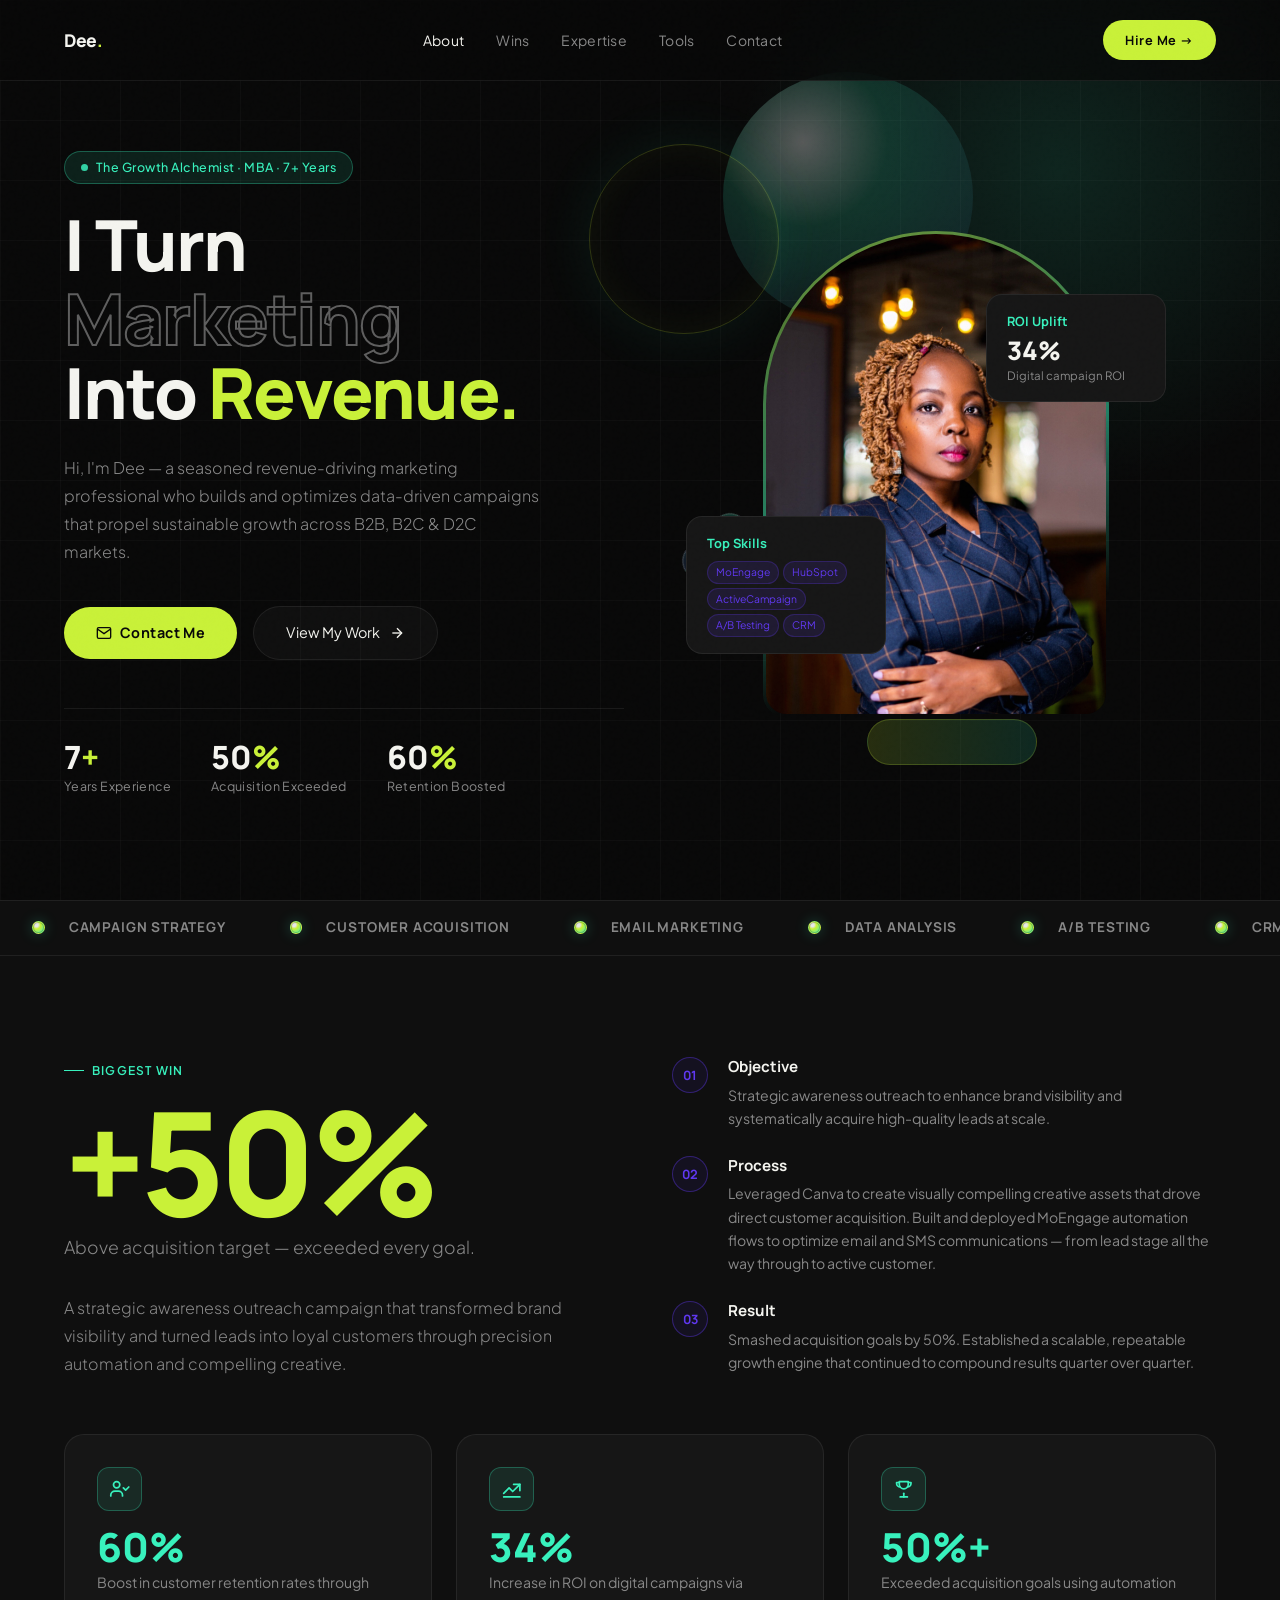
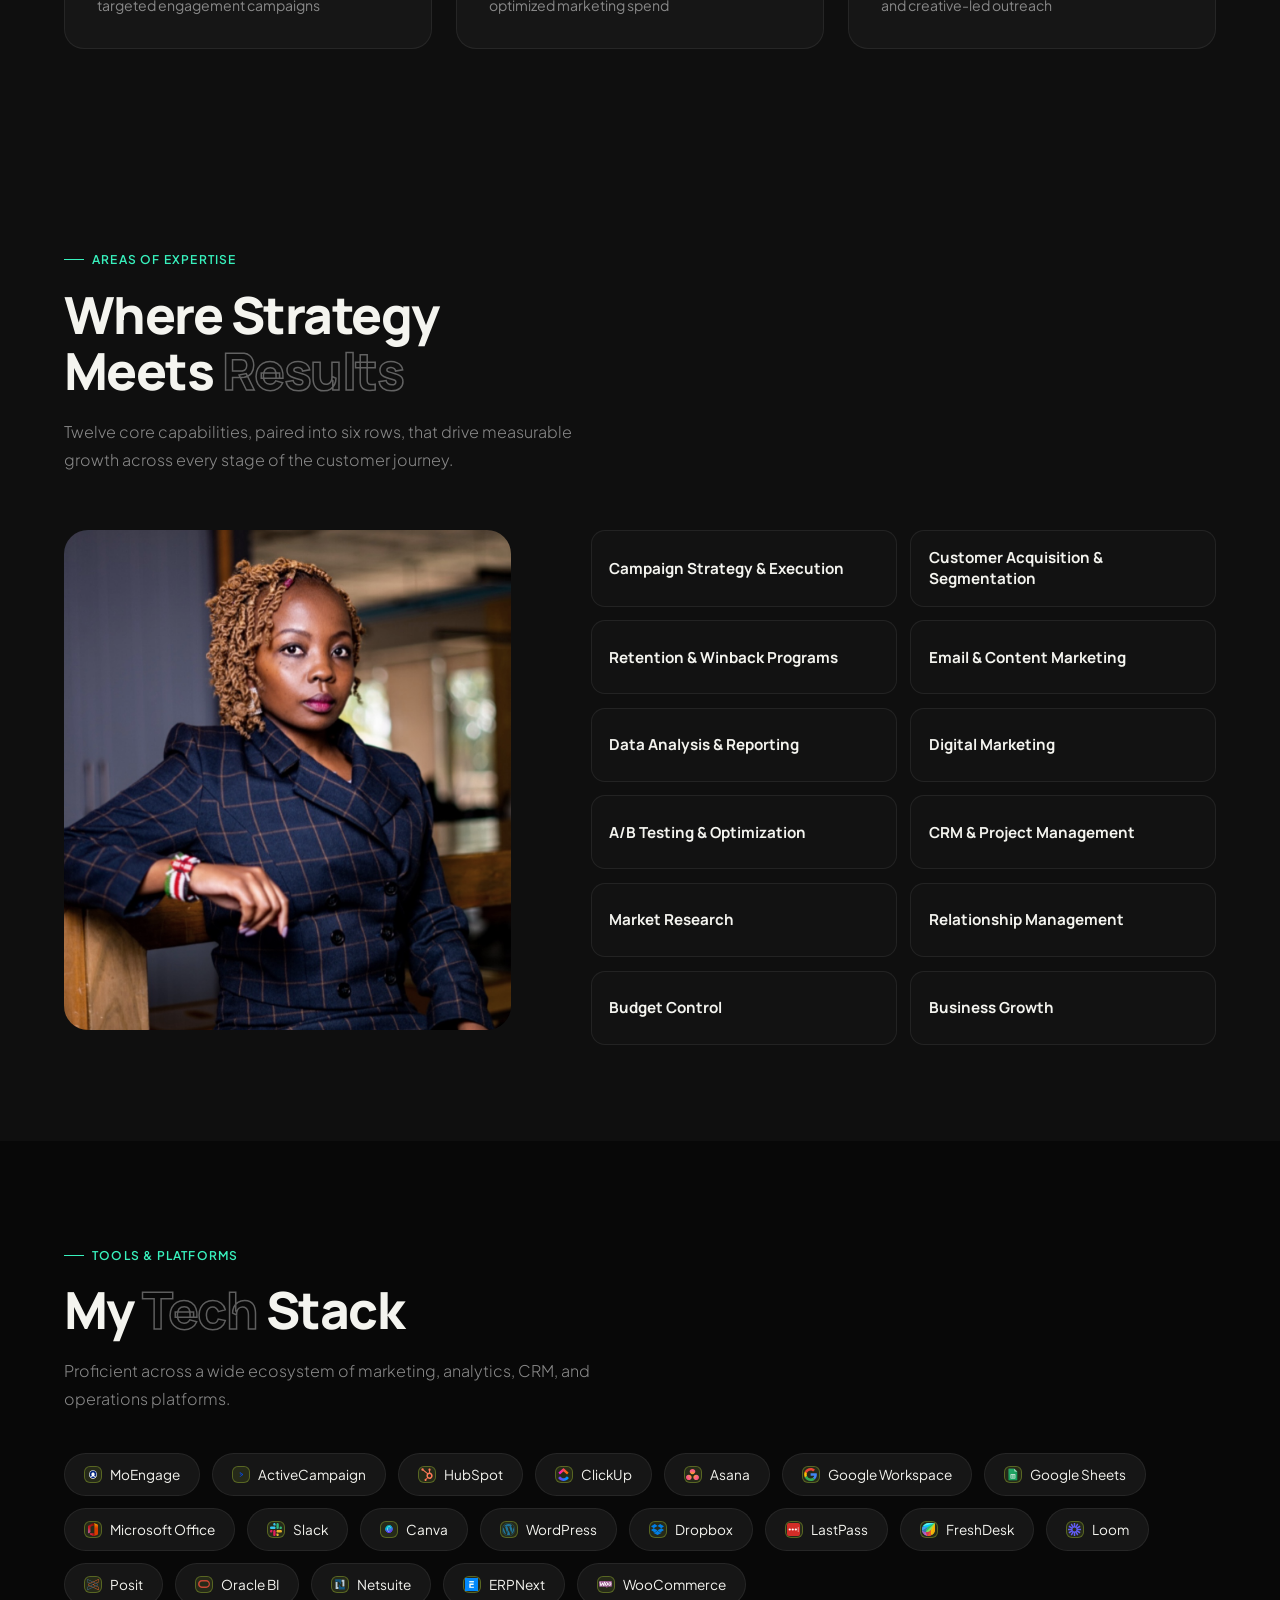
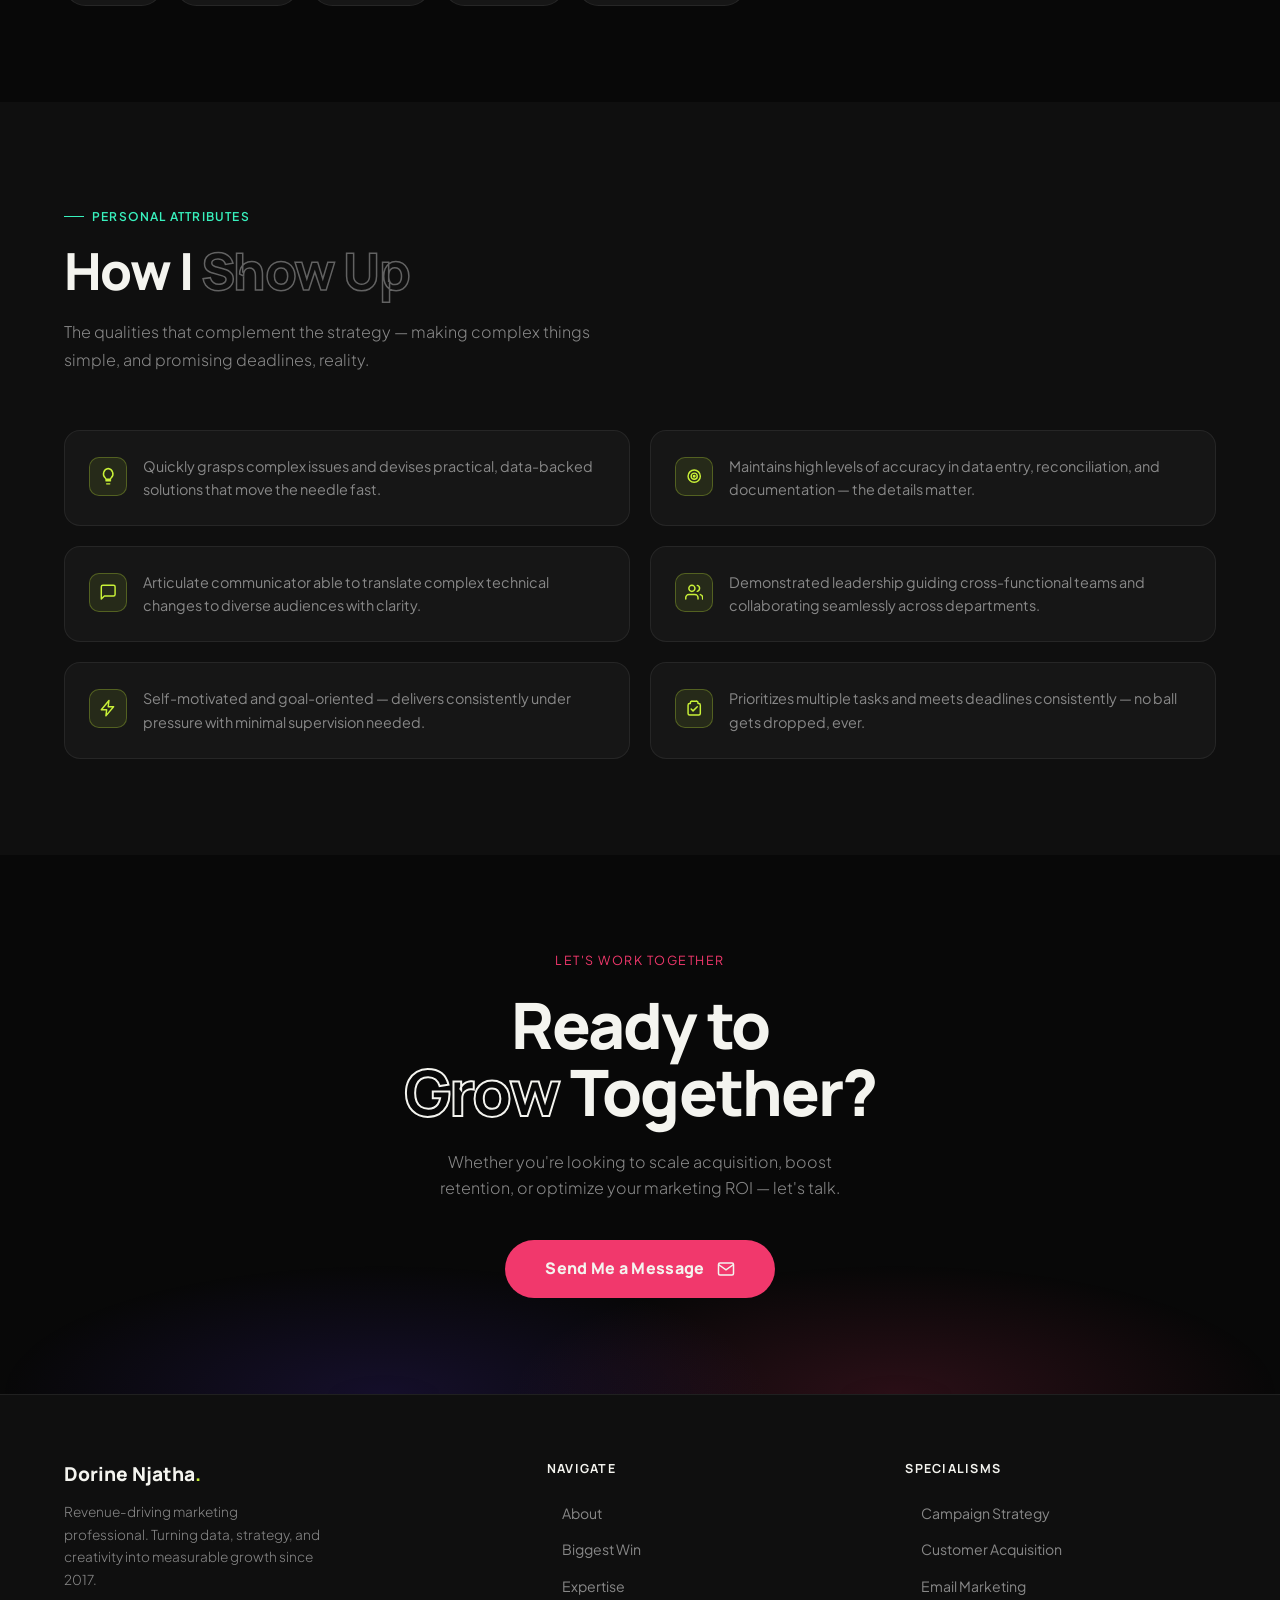
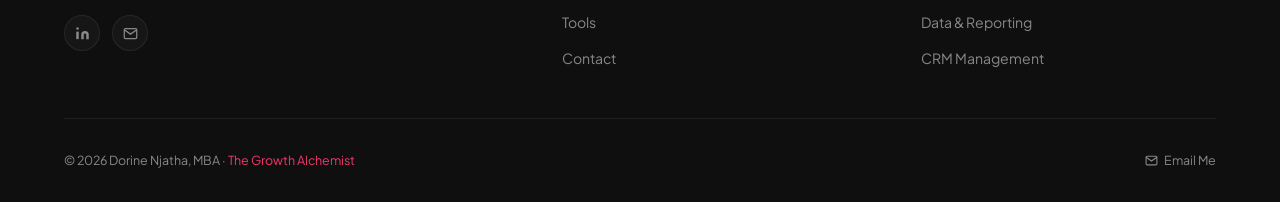
==== index.html @ 935f1bdd "Adding my portfolio to GitHub" ====
<!DOCTYPE html>
<html lang="en">
<head>
<meta charset="UTF-8">
<meta name="viewport" content="width=device-width, initial-scale=1.0">
<title>Dorine Njatha — The Growth Alchemist</title>
<link rel="icon" type="image/svg+xml" href="favicon/favicon.svg">
<link rel="preconnect" href="https://fonts.googleapis.com">
<link rel="preconnect" href="https://fonts.gstatic.com" crossorigin>
<link href="https://fonts.googleapis.com/css2?family=Manrope:wght@300;400;500;600;700;800&family=Plus+Jakarta+Sans:ital,wght@0,300;0,400;0,500;0,600;1,300&display=swap" rel="stylesheet">
<link rel="stylesheet" href="styles.css">
</head>
<body>

<!-- ─── NAV ─── -->
<nav>
  <a href="#" class="nav-logo">Dee<span>.</span></a>
  <ul class="nav-links" id="mobile-nav">
    <li><a href="#about">About</a></li>
    <li><a href="#wins">Wins</a></li>
    <li><a href="#expertise">Expertise</a></li>
    <li><a href="#tools">Tools</a></li>
    <li><a href="#contact">Contact</a></li>
  </ul>
  <a href="mailto:njathadorine@gmail.com" class="nav-cta">Hire Me →</a>
  <button class="hamburger" aria-label="Toggle menu" aria-expanded="false" aria-controls="mobile-nav" type="button">
    <span></span><span></span><span></span>
  </button>
</nav>

<!-- ─── HERO ─── -->
<section class="hero" id="about">
  <div class="hero-shapes" aria-hidden="true">
    <span class="hero-shape shape-ring"></span>
    <span class="hero-shape shape-orb"></span>
    <span class="hero-shape shape-diamond"></span>
    <span class="hero-shape shape-pill"></span>
  </div>

  <div class="hero-left">
    <div class="hero-badge">The Growth Alchemist · MBA · 7+ Years</div>

    <h1 class="hero-title">
      I Turn<br>
      <span class="outline">Marketing</span><br>
      Into <span class="accent">Revenue.</span>
    </h1>

    <p class="hero-sub">
      Hi, I'm Dee — a seasoned revenue-driving marketing professional who builds and optimizes data-driven campaigns that propel sustainable growth across B2B, B2C &amp; D2C markets.
    </p>

    <div class="hero-actions">
      <a href="mailto:njathadorine@gmail.com" class="btn-primary">
        <svg width="16" height="16" fill="none" stroke="currentColor" stroke-width="2" viewBox="0 0 24 24"><path d="M4 4h16c1.1 0 2 .9 2 2v12c0 1.1-.9 2-2 2H4c-1.1 0-2-.9-2-2V6c0-1.1.9-2 2-2z"/><polyline points="22,6 12,13 2,6"/></svg>
        Contact Me
      </a>
      <a href="https://www.upwork.com/freelancers/~0143d2f52acd16dbc5" class="btn-ghost">
        View My Work
        <svg width="16" height="16" fill="none" stroke="currentColor" stroke-width="2" viewBox="0 0 24 24"><line x1="5" y1="12" x2="19" y2="12"/><polyline points="12 5 19 12 12 19"/></svg>
      </a>
    </div>

    <div class="hero-stats">
      <div class="stat-item">
        <div class="stat-num">7<span>+</span></div>
        <div class="stat-label">Years Experience</div>
      </div>
      <div class="stat-item">
        <div class="stat-num">50<span>%</span></div>
        <div class="stat-label">Acquisition Exceeded</div>
      </div>
      <div class="stat-item">
        <div class="stat-num">60<span>%</span></div>
        <div class="stat-label">Retention Boosted</div>
      </div>
    </div>
  </div>

  <div class="hero-right">
      <div class="photo-frame">
        <img src="images/hero-portrait.jpeg" alt="Dorine Njatha — Growth Marketing Professional">


      <!-- Floating card 1 -->
      <div class="float-card float-card-1">
        <div class="float-card-title">Top Skills</div>
        <div class="tool-chips">
          <span class="chip">MoEngage</span>
          <span class="chip">HubSpot</span>
          <span class="chip">ActiveCampaign</span>
          <span class="chip">A/B Testing</span>
          <span class="chip">CRM</span>
        </div>
      </div>

      <!-- Floating card 2 -->
      <div class="float-card float-card-2">
        <div class="float-card-title">ROI Uplift</div>
        <div class="float-card-val">34%</div>
        <div class="float-card-sub">Digital campaign ROI</div>
      </div>
    </div>
  </div>
</section>

<!-- ─── TICKER ─── -->
<div class="ticker-wrap" aria-hidden="true">
  <div class="ticker-track">
    <div class="ticker-item"><span class="ticker-sep" aria-hidden="true"></span> Campaign Strategy</div>
    <div class="ticker-item"><span class="ticker-sep" aria-hidden="true"></span> Customer Acquisition</div>
    <div class="ticker-item"><span class="ticker-sep" aria-hidden="true"></span> Email Marketing</div>
    <div class="ticker-item"><span class="ticker-sep" aria-hidden="true"></span> Data Analysis</div>
    <div class="ticker-item"><span class="ticker-sep" aria-hidden="true"></span> A/B Testing</div>
    <div class="ticker-item"><span class="ticker-sep" aria-hidden="true"></span> CRM Management</div>
    <div class="ticker-item"><span class="ticker-sep" aria-hidden="true"></span> Market Research</div>
    <div class="ticker-item"><span class="ticker-sep" aria-hidden="true"></span> Revenue Growth</div>
    <div class="ticker-item"><span class="ticker-sep" aria-hidden="true"></span> Campaign Strategy</div>
    <div class="ticker-item"><span class="ticker-sep" aria-hidden="true"></span> Customer Acquisition</div>
    <div class="ticker-item"><span class="ticker-sep" aria-hidden="true"></span> Email Marketing</div>
    <div class="ticker-item"><span class="ticker-sep" aria-hidden="true"></span> Data Analysis</div>
    <div class="ticker-item"><span class="ticker-sep" aria-hidden="true"></span> A/B Testing</div>
    <div class="ticker-item"><span class="ticker-sep" aria-hidden="true"></span> CRM Management</div>
    <div class="ticker-item"><span class="ticker-sep" aria-hidden="true"></span> Market Research</div>
    <div class="ticker-item"><span class="ticker-sep" aria-hidden="true"></span> Revenue Growth</div>
  </div>
</div>

<!-- ─── BIGGEST WIN ─── -->
<section class="win-section" id="wins">
  <div class="win-grid">
    <div>
      <div class="section-tag">Biggest Win</div>
      <span class="win-number">+50%</span>
      <p class="win-number-label">Above acquisition target — exceeded every goal.</p>
      <p class="section-desc">A strategic awareness outreach campaign that transformed brand visibility and turned leads into loyal customers through precision automation and compelling creative.</p>
    </div>
    <div class="win-steps">
      <div class="win-step">
        <div class="step-num">01</div>
        <div class="step-content">
          <h4>Objective</h4>
          <p>Strategic awareness outreach to enhance brand visibility and systematically acquire high-quality leads at scale.</p>
        </div>
      </div>
      <div class="win-step">
        <div class="step-num">02</div>
        <div class="step-content">
          <h4>Process</h4>
          <p>Leveraged Canva to create visually compelling creative assets that drove direct customer acquisition. Built and deployed MoEngage automation flows to optimize email and SMS communications — from lead stage all the way through to active customer.</p>
        </div>
      </div>
      <div class="win-step">
        <div class="step-num">03</div>
        <div class="step-content">
          <h4>Result</h4>
          <p>Smashed acquisition goals by 50%. Established a scalable, repeatable growth engine that continued to compound results quarter over quarter.</p>
        </div>
      </div>
    </div>
  </div>

  <!-- Achievements row -->
  <div class="achievements-grid">
    <div class="ach-card">
      <span class="ach-icon" aria-hidden="true">
        <svg viewBox="0 0 24 24">
          <circle cx="8.5" cy="7.5" r="3.5"></circle>
          <path d="M2 20v-1a4.5 4.5 0 0 1 4.5-4.5h4a4.5 4.5 0 0 1 4.5 4.5v1"></path>
          <polyline points="16 11 18.5 13.5 22 10"></polyline>
        </svg>
      </span>
      <div class="ach-val">60%</div>
      <div class="ach-desc">Boost in customer retention rates through targeted engagement campaigns</div>
    </div>
    <div class="ach-card">
      <span class="ach-icon" aria-hidden="true">
        <svg viewBox="0 0 24 24">
          <polyline points="3 17 9 11 13 15 21 7"></polyline>
          <polyline points="14 7 21 7 21 14"></polyline>
          <path d="M3 21h18"></path>
        </svg>
      </span>
      <div class="ach-val">34%</div>
      <div class="ach-desc">Increase in ROI on digital campaigns via optimized marketing spend</div>
    </div>
    <div class="ach-card">
      <span class="ach-icon" aria-hidden="true">
        <svg viewBox="0 0 24 24">
          <path d="M8 21h8"></path>
          <path d="M12 17v4"></path>
          <path d="M7 4h10v3a5 5 0 0 1-10 0V4z"></path>
          <path d="M17 5h3v1a4 4 0 0 1-4 4"></path>
          <path d="M7 5H4v1a4 4 0 0 0 4 4"></path>
        </svg>
      </span>
      <div class="ach-val">50%+</div>
      <div class="ach-desc">Exceeded acquisition goals using automation and creative-led outreach</div>
    </div>
  </div>
</section>

<!-- ─── EXPERTISE ─── -->
<section class="expertise-section" id="expertise">
  <div class="section-tag">Areas of Expertise</div>
  <h2 class="section-title">Where Strategy<br>Meets <span class="outline">Results</span></h2>
  <p class="section-desc">Twelve core capabilities, paired into six rows, that drive measurable growth across every stage of the customer journey.</p>

  <div class="expertise-layout">
    <div class="expertise-photo-wrap">
      <img src="images/expertise-portrait.jpeg" alt="Dorine Njatha" class="expertise-photo">
    </div>

    <div class="expertise-list">
      <div class="expertise-item">
        <span class="exp-name">Campaign Strategy &amp; Execution</span>
      </div>
      <div class="expertise-item">
        <span class="exp-name">Customer Acquisition &amp; Segmentation</span>
      </div>
      <div class="expertise-item">
        <span class="exp-name">Retention &amp; Winback Programs</span>
      </div>
      <div class="expertise-item">
        <span class="exp-name">Email &amp; Content Marketing</span>
      </div>
      <div class="expertise-item">
        <span class="exp-name">Data Analysis &amp; Reporting</span>
      </div>
      <div class="expertise-item">
        <span class="exp-name">Digital Marketing</span>
      </div>
      <div class="expertise-item">
        <span class="exp-name">A/B Testing &amp; Optimization</span>
      </div>
      <div class="expertise-item">
        <span class="exp-name">CRM &amp; Project Management</span>
      </div>
      <div class="expertise-item">
        <span class="exp-name">Market Research</span>
      </div>
      <div class="expertise-item">
        <span class="exp-name">Relationship Management</span>
      </div>
      <div class="expertise-item">
        <span class="exp-name">Budget Control</span>
      </div>
      <div class="expertise-item">
        <span class="exp-name">Business Growth</span>
      </div>
    </div>
  </div>
</section>

<!-- ─── TOOLS ─── -->
<section id="tools">
  <div class="section-tag">Tools &amp; Platforms</div>
  <h2 class="section-title">My <span class="outline">Tech</span> Stack</h2>
  <p class="section-desc">Proficient across a wide ecosystem of marketing, analytics, CRM, and operations platforms.</p>

  <div class="tools-grid">
    <div class="tool-tag"><span class="tool-icon" aria-hidden="true"><img src="icons/moengage.svg" alt="" loading="lazy" decoding="async"></span>MoEngage</div>
    <div class="tool-tag"><span class="tool-icon" aria-hidden="true"><img src="icons/active-campaign.svg" alt="" loading="lazy" decoding="async"></span>ActiveCampaign</div>
    <div class="tool-tag"><span class="tool-icon" aria-hidden="true"><img src="icons/hubspot.svg" alt="" loading="lazy" decoding="async"></span>HubSpot</div>
    <div class="tool-tag"><span class="tool-icon" aria-hidden="true"><img src="icons/clickup.svg" alt="" loading="lazy" decoding="async"></span>ClickUp</div>
    <div class="tool-tag"><span class="tool-icon" aria-hidden="true"><img src="icons/asana.svg" alt="" loading="lazy" decoding="async"></span>Asana</div>
    <div class="tool-tag"><span class="tool-icon" aria-hidden="true"><img src="icons/google-workspace.svg" alt="" loading="lazy" decoding="async"></span>Google Workspace</div>
    <div class="tool-tag"><span class="tool-icon" aria-hidden="true"><img src="icons/google-sheets.svg" alt="" loading="lazy" decoding="async"></span>Google Sheets</div>
    <div class="tool-tag"><span class="tool-icon" aria-hidden="true"><img src="icons/microsoft-office.svg" alt="" loading="lazy" decoding="async"></span>Microsoft Office</div>
    <div class="tool-tag"><span class="tool-icon" aria-hidden="true"><img src="icons/slack.svg" alt="" loading="lazy" decoding="async"></span>Slack</div>
    <div class="tool-tag"><span class="tool-icon" aria-hidden="true"><img src="icons/canva.svg" alt="" loading="lazy" decoding="async"></span>Canva</div>
    <div class="tool-tag"><span class="tool-icon" aria-hidden="true"><img src="icons/wordpress.svg" alt="" loading="lazy" decoding="async"></span>WordPress</div>
    <div class="tool-tag"><span class="tool-icon" aria-hidden="true"><img src="icons/dropbox.svg" alt="" loading="lazy" decoding="async"></span>Dropbox</div>
    <div class="tool-tag"><span class="tool-icon" aria-hidden="true"><img src="icons/lastpass.svg" alt="" loading="lazy" decoding="async"></span>LastPass</div>
    <div class="tool-tag"><span class="tool-icon" aria-hidden="true"><img src="icons/freshworks.svg" alt="" loading="lazy" decoding="async"></span>FreshDesk</div>
    <div class="tool-tag"><span class="tool-icon" aria-hidden="true"><img src="icons/loom.svg" alt="" loading="lazy" decoding="async"></span>Loom</div>
    <div class="tool-tag"><span class="tool-icon" aria-hidden="true"><img src="icons/posit.svg" alt="" loading="lazy" decoding="async"></span>Posit</div>
    <div class="tool-tag"><span class="tool-icon" aria-hidden="true"><img src="icons/oracle.svg" alt="" loading="lazy" decoding="async"></span>Oracle BI</div>
    <div class="tool-tag"><span class="tool-icon" aria-hidden="true"><img src="icons/netsuite.svg" alt="" loading="lazy" decoding="async"></span>Netsuite</div>
    <div class="tool-tag"><span class="tool-icon" aria-hidden="true"><img src="icons/ERPNext.svg" alt="" loading="lazy" decoding="async"></span>ERPNext</div>
    <div class="tool-tag"><span class="tool-icon" aria-hidden="true"><img src="icons/woocommerce.svg" alt="" loading="lazy" decoding="async"></span>WooCommerce</div>
  </div>
</section>

<!-- ─── PERSONAL ATTRIBUTES ─── -->
<section class="attributes-section">
  <div class="section-tag">Personal Attributes</div>
  <h2 class="section-title">How I <span class="outline">Show Up</span></h2>
  <p class="section-desc">The qualities that complement the strategy — making complex things simple, and promising deadlines, reality.</p>

  <div class="attrs-grid">
    <div class="attr-card">
      <span class="attr-icon" aria-hidden="true">
        <svg viewBox="0 0 24 24">
          <path d="M9 18h6"></path>
          <path d="M10 22h4"></path>
          <path d="M12 2a7 7 0 0 0-4 12c.5.5 1 1.5 1 2h6c0-.5.5-1.5 1-2a7 7 0 0 0-4-12z"></path>
        </svg>
      </span>
      <p class="attr-text">Quickly grasps complex issues and devises practical, data-backed solutions that move the needle fast.</p>
    </div>
    <div class="attr-card">
      <span class="attr-icon" aria-hidden="true">
        <svg viewBox="0 0 24 24">
          <circle cx="12" cy="12" r="8"></circle>
          <circle cx="12" cy="12" r="4"></circle>
          <circle cx="12" cy="12" r="1"></circle>
        </svg>
      </span>
      <p class="attr-text">Maintains high levels of accuracy in data entry, reconciliation, and documentation — the details matter.</p>
    </div>
    <div class="attr-card">
      <span class="attr-icon" aria-hidden="true">
        <svg viewBox="0 0 24 24">
          <path d="M21 15a2 2 0 0 1-2 2H7l-4 4V5a2 2 0 0 1 2-2h14a2 2 0 0 1 2 2z"></path>
        </svg>
      </span>
      <p class="attr-text">Articulate communicator able to translate complex technical changes to diverse audiences with clarity.</p>
    </div>
    <div class="attr-card">
      <span class="attr-icon" aria-hidden="true">
        <svg viewBox="0 0 24 24">
          <path d="M17 21v-2a4 4 0 0 0-4-4H5a4 4 0 0 0-4 4v2"></path>
          <circle cx="9" cy="7" r="4"></circle>
          <path d="M23 21v-2a4 4 0 0 0-3-3.87"></path>
          <path d="M16 3.13a4 4 0 0 1 0 7.75"></path>
        </svg>
      </span>
      <p class="attr-text">Demonstrated leadership guiding cross-functional teams and collaborating seamlessly across departments.</p>
    </div>
    <div class="attr-card">
      <span class="attr-icon" aria-hidden="true">
        <svg viewBox="0 0 24 24">
          <path d="M13 2L3 14h7l-1 8 10-12h-7z"></path>
        </svg>
      </span>
      <p class="attr-text">Self-motivated and goal-oriented — delivers consistently under pressure with minimal supervision needed.</p>
    </div>
    <div class="attr-card">
      <span class="attr-icon" aria-hidden="true">
        <svg viewBox="0 0 24 24">
          <path d="M9 3h6"></path>
          <path d="M9 3a2 2 0 0 0-2 2v1H6a2 2 0 0 0-2 2v11a2 2 0 0 0 2 2h12a2 2 0 0 0 2-2V8a2 2 0 0 0-2-2h-1V5a2 2 0 0 0-2-2"></path>
          <polyline points="8 13 10.5 15.5 16 10"></polyline>
        </svg>
      </span>
      <p class="attr-text">Prioritizes multiple tasks and meets deadlines consistently — no ball gets dropped, ever.</p>
    </div>
  </div>
</section>

<!-- ─── CONTACT ─── -->
<section class="contact-section" id="contact">
  <div class="contact-inner">
    <p class="contact-eyebrow">Let's Work Together</p>
    <h2 class="contact-title">
      Ready to<br>
      <span class="outline">Grow</span> Together?
    </h2>
    <p class="contact-sub">
      Whether you're looking to scale acquisition, boost retention, or optimize your marketing ROI — let's talk.
    </p>
    <a href="mailto:njathadorine@gmail.com" class="contact-btn">
      Send Me a Message
      <svg width="18" height="18" fill="none" stroke="currentColor" stroke-width="2" viewBox="0 0 24 24"><path d="M4 4h16c1.1 0 2 .9 2 2v12c0 1.1-.9 2-2 2H4c-1.1 0-2-.9-2-2V6c0-1.1.9-2 2-2z"/><polyline points="22,6 12,13 2,6"/></svg>
    </a>
  </div>
</section>

<!-- ─── FOOTER ─── -->
<footer>
  <div class="footer-grid">

    <!-- Brand col -->
    <div class="footer-brand">
      <a href="#" class="footer-logo">Dorine Njatha<span>.</span></a>
      <p class="footer-tagline">
        Revenue-driving marketing professional. Turning data, strategy, and creativity into measurable growth since 2017.
      </p>
      <div class="footer-social">
        <!-- LinkedIn -->
        <a href="https://www.linkedin.com/in/njathadorine/" target="_blank" rel="noopener" class="social-link" aria-label="LinkedIn">
          <svg fill="currentColor" viewBox="0 0 24 24"><path d="M16 8a6 6 0 0 1 6 6v7h-4v-7a2 2 0 0 0-2-2 2 2 0 0 0-2 2v7h-4v-7a6 6 0 0 1 6-6z"/><rect x="2" y="9" width="4" height="12"/><circle cx="4" cy="4" r="2"/></svg>
        </a>
        <!-- Email -->
        <a href="mailto:njathadorine@gmail.com" class="social-link" aria-label="Email">
          <svg fill="none" stroke="currentColor" stroke-width="2" viewBox="0 0 24 24"><path d="M4 4h16c1.1 0 2 .9 2 2v12c0 1.1-.9 2-2 2H4c-1.1 0-2-.9-2-2V6c0-1.1.9-2 2-2z"/><polyline points="22,6 12,13 2,6"/></svg>
        </a>
      </div>
    </div>

    <!-- Nav col -->
    <div>
      <p class="footer-col-title">Navigate</p>
      <ul class="footer-links">
        <li><a href="#about">About</a></li>
        <li><a href="#wins">Biggest Win</a></li>
        <li><a href="#expertise">Expertise</a></li>
        <li><a href="#tools">Tools</a></li>
        <li><a href="#contact">Contact</a></li>
      </ul>
    </div>

    <!-- Services col -->
    <div>
      <p class="footer-col-title">Specialisms</p>
      <ul class="footer-links">
        <li><a href="#expertise">Campaign Strategy</a></li>
        <li><a href="#expertise">Customer Acquisition</a></li>
        <li><a href="#expertise">Email Marketing</a></li>
        <li><a href="#expertise">Data & Reporting</a></li>
        <li><a href="#expertise">CRM Management</a></li>
      </ul>
    </div>

  </div>

  <div class="footer-bottom">
    <p class="footer-copy">© 2025 Dorine Njatha, MBA · <span>The Growth Alchemist</span></p>
    <a href="mailto:njathadorine@gmail.com" class="footer-email">
      <svg width="13" height="13" fill="none" stroke="currentColor" stroke-width="2" viewBox="0 0 24 24"><path d="M4 4h16c1.1 0 2 .9 2 2v12c0 1.1-.9 2-2 2H4c-1.1 0-2-.9-2-2V6c0-1.1.9-2 2-2z"/><polyline points="22,6 12,13 2,6"/></svg>
      Email Me
    </a>
  </div>
</footer>

<script>
  const mobileMenu = document.querySelector('.nav-links');
  const menuToggle = document.querySelector('.hamburger');

  if (mobileMenu && menuToggle) {
    const closeMenu = () => {
      mobileMenu.classList.remove('is-open');
      menuToggle.classList.remove('is-open');
      menuToggle.setAttribute('aria-expanded', 'false');
    };

    menuToggle.addEventListener('click', () => {
      const isOpen = mobileMenu.classList.toggle('is-open');
      menuToggle.classList.toggle('is-open', isOpen);
      menuToggle.setAttribute('aria-expanded', String(isOpen));
    });

    mobileMenu.querySelectorAll('a').forEach(link => {
      link.addEventListener('click', closeMenu);
    });

    window.addEventListener('resize', () => {
      if (window.innerWidth > 900) {
        closeMenu();
      }
    });

    document.addEventListener('keydown', event => {
      if (event.key === 'Escape') {
        closeMenu();
      }
    });

    document.addEventListener('click', event => {
      const clickedInsideMenu = mobileMenu.contains(event.target);
      const clickedToggle = menuToggle.contains(event.target);
      if (!clickedInsideMenu && !clickedToggle) {
        closeMenu();
      }
    });
  }

  // Smooth scroll for nav links
  document.querySelectorAll('a[href^="#"]').forEach(a => {
    a.addEventListener('click', e => {
      const target = document.querySelector(a.getAttribute('href'));
      if (target) {
        e.preventDefault();
        target.scrollIntoView({ behavior: 'smooth', block: 'start' });
      }
    });
  });

  // Intersection observer — fade + slide up on scroll
  const observer = new IntersectionObserver((entries) => {
    entries.forEach(entry => {
      if (entry.isIntersecting) {
        entry.target.style.opacity = '1';
        entry.target.style.transform = 'translateY(0)';
        observer.unobserve(entry.target);
      }
    });
  }, { threshold: 0.1 });

  document.querySelectorAll('.ach-card, .attr-card, .win-step, .expertise-item, .tool-tag').forEach(el => {
    el.style.opacity = '0';
    el.style.transform = 'translateY(20px)';
    el.style.transition = 'opacity 0.5s ease, transform 0.5s ease';
    observer.observe(el);
  });

  // Stagger delay for card grids
  document.querySelectorAll('.ach-card, .attr-card, .win-step').forEach((el, i) => {
    el.style.transitionDelay = `${(i % 3) * 80}ms`;
  });

  // Active nav link highlight on scroll
  const sections = document.querySelectorAll('section[id]');
  const navLinks = document.querySelectorAll('.nav-links a');

  const sectionObserver = new IntersectionObserver((entries) => {
    entries.forEach(entry => {
      if (entry.isIntersecting) {
        navLinks.forEach(link => {
          link.style.color = '';
          if (link.getAttribute('href') === '#' + entry.target.id) {
            link.style.color = 'var(--white)';
          }
        });
      }
    });
  }, { rootMargin: '-40% 0px -55% 0px' });

  sections.forEach(s => sectionObserver.observe(s));

  // Current year in footer
  const copyEl = document.querySelector('.footer-copy');
  if (copyEl) {
    copyEl.innerHTML = copyEl.innerHTML.replace('2025', new Date().getFullYear());
  }
</script>

<!-- Vercel Web Analytics -->
<script>
  window.va = window.va || function () { (window.vaq = window.vaq || []).push(arguments); };
</script>
<script defer src="/_vercel/insights/script.js"></script>
</body>
</html>
---- styles.css ----
:root {
    --black: #080808;
    --dark: #0f0f0f;
    --card: #161616;
    /* ── Tetradic palette ── */
    --c1: #C9F138;   /* yellow-green — primary accent */
    --c2: #38F1BD;   /* teal — secondary / highlights */
    --c3: #6038F1;   /* violet — tertiary / decorative */
    --c4: #F1386C;   /* rose — punch / CTA hover */
    /* Semantic aliases */
    --lime: var(--c1);
    --teal: var(--c2);
    --violet: var(--c3);
    --rose: var(--c4);
    --lime-dim: rgba(201,241,56,0.1);
    --teal-dim: rgba(56,241,189,0.1);
    --violet-dim: rgba(96,56,241,0.12);
    --rose-dim: rgba(241,56,108,0.1);
    --white: #F4F4EF;
    --muted: #888;
    --border: rgba(255,255,255,0.07);
    /* Font stacks */
    --font-display: 'Manrope', sans-serif;
    --font-body: 'Plus Jakarta Sans', sans-serif;
  }

  *, *::before, *::after { box-sizing: border-box; margin: 0; padding: 0; }

  html { scroll-behavior: smooth; }

  body {
    background: var(--black);
    color: var(--white);
    font-family: var(--font-body);
    font-size: 16px;
    line-height: 1.6;
    overflow-x: hidden;
  }

  /* ─── NOISE TEXTURE OVERLAY ─── */
  body::before {
    content: '';
    position: fixed;
    inset: 0;
    background-image: url("data:image/svg+xml,%3Csvg viewBox='0 0 256 256' xmlns='http://www.w3.org/2000/svg'%3E%3Cfilter id='n'%3E%3CfeTurbulence type='fractalNoise' baseFrequency='0.9' numOctaves='4' stitchTiles='stitch'/%3E%3C/filter%3E%3Crect width='100%25' height='100%25' filter='url(%23n)' opacity='0.04'/%3E%3C/svg%3E");
    pointer-events: none;
    z-index: 9999;
    opacity: 0.4;
  }

  /* ─── NAV ─── */
  nav {
    position: fixed;
    top: 0; left: 0; right: 0;
    z-index: 100;
    display: flex;
    align-items: center;
    justify-content: space-between;
    padding: 1.25rem 5%;
    border-bottom: 1px solid var(--border);
    backdrop-filter: blur(20px);
    -webkit-backdrop-filter: blur(20px);
    background: rgba(8,8,8,0.7);
  }

  .nav-logo {
    font-family: var(--font-display);
    font-weight: 800;
    font-size: 1.1rem;
    letter-spacing: -0.02em;
    color: var(--white);
    text-decoration: none;
  }
  .nav-logo span { color: var(--c1); }

  .nav-links {
    display: flex;
    gap: 2rem;
    list-style: none;
  }
  .nav-links a {
    font-size: 0.875rem;
    color: var(--muted);
    text-decoration: none;
    letter-spacing: 0.02em;
    transition: color 0.2s;
  }
  .nav-links a:hover { color: var(--white); }

  .nav-cta {
    background: var(--c1);
    color: var(--black);
    font-family: var(--font-display);
    font-weight: 700;
    font-size: 0.8rem;
    padding: 0.6rem 1.4rem;
    border-radius: 100px;
    text-decoration: none;
    letter-spacing: 0.04em;
    transition: background 0.2s, transform 0.2s;
  }
  .nav-cta:hover { background: var(--c4); color: var(--white); transform: scale(1.03); }

  .hamburger {
    display: none;
    flex-direction: column;
    gap: 5px;
    cursor: pointer;
    width: 40px;
    height: 40px;
    align-items: center;
    justify-content: center;
    border: 1px solid var(--border);
    border-radius: 10px;
    background: rgba(255,255,255,0.02);
    padding: 0;
  }
  .hamburger span {
    display: block;
    width: 18px;
    height: 2px;
    background: var(--white);
    border-radius: 2px;
    transition: transform 0.2s ease, opacity 0.2s ease;
  }
  .hamburger.is-open span:nth-child(1) { transform: translateY(7px) rotate(45deg); }
  .hamburger.is-open span:nth-child(2) { opacity: 0; }
  .hamburger.is-open span:nth-child(3) { transform: translateY(-7px) rotate(-45deg); }

  /* ─── HERO ─── */
  .hero {
    min-height: 100vh;
    display: grid;
    grid-template-columns: 1fr 1fr;
    align-items: center;
    padding: 7rem 5% 4rem;
    position: relative;
    overflow: hidden;
    gap: 2rem;
  }

  /* Radial glow background */
  .hero::after {
    content: '';
    position: absolute;
    top: -20%;
    right: -10%;
    width: 700px;
    height: 700px;
    background: radial-gradient(circle, rgba(56,241,189,0.12) 0%, transparent 65%);
    pointer-events: none;
    z-index: 0;
  }

  /* Grid lines decoration */
  .hero::before {
    content: '';
    position: absolute;
    inset: 0;
    background-image:
      linear-gradient(rgba(255,255,255,0.025) 1px, transparent 1px),
      linear-gradient(90deg, rgba(255,255,255,0.025) 1px, transparent 1px);
    background-size: 60px 60px;
    pointer-events: none;
    z-index: 0;
  }

  .hero-shapes {
    position: absolute;
    inset: 0;
    pointer-events: none;
    z-index: 1;
  }

  .hero-shape {
    position: absolute;
    backdrop-filter: blur(1px);
    -webkit-backdrop-filter: blur(1px);
    mix-blend-mode: screen;
  }

  .shape-ring {
    width: 190px;
    height: 190px;
    border-radius: 999px;
    border: 1px solid rgba(201,241,56,0.2);
    box-shadow:
      inset 0 0 40px rgba(201,241,56,0.05),
      0 0 60px rgba(56,241,189,0.08);
    top: 16%;
    left: 46%;
    animation: heroFloatRing 14s ease-in-out infinite;
  }

  .shape-orb {
    width: 250px;
    height: 250px;
    border-radius: 999px;
    background: radial-gradient(circle at 32% 28%, rgba(255,255,255,0.75) 0%, rgba(56,241,189,0.36) 34%, rgba(96,56,241,0.14) 100%);
    opacity: 0.42;
    top: 8%;
    right: 24%;
    filter: blur(0.2px);
    animation: heroFloatOrb 16s ease-in-out infinite;
  }

  .shape-diamond {
    width: 78px;
    height: 78px;
    border-radius: 18px;
    border: 1px solid rgba(255,255,255,0.18);
    background: linear-gradient(155deg, rgba(56,241,189,0.2), rgba(96,56,241,0.12));
    top: 58%;
    left: 54%;
    transform: rotate(45deg);
    animation: heroFloatDiamond 10s ease-in-out infinite;
  }

  .shape-pill {
    width: 170px;
    height: 46px;
    border-radius: 999px;
    border: 1px solid rgba(201,241,56,0.2);
    background: linear-gradient(90deg, rgba(201,241,56,0.16), rgba(56,241,189,0.14));
    bottom: 15%;
    right: 19%;
    animation: heroFloatPill 12s ease-in-out infinite;
  }

  @keyframes heroFloatRing {
    0%, 100% { transform: translate3d(0, 0, 0); opacity: 0.85; }
    50% { transform: translate3d(0, -14px, 0); opacity: 1; }
  }

  @keyframes heroFloatOrb {
    0%, 100% { transform: translate3d(0, 0, 0) scale(1); opacity: 0.36; }
    50% { transform: translate3d(14px, -16px, 0) scale(1.06); opacity: 0.58; }
  }

  @keyframes heroFloatDiamond {
    0%, 100% { transform: translate3d(0, 0, 0) rotate(45deg); opacity: 0.38; }
    50% { transform: translate3d(10px, -10px, 0) rotate(56deg); opacity: 0.7; }
  }

  @keyframes heroFloatPill {
    0%, 100% { transform: translate3d(0, 0, 0); opacity: 0.4; }
    50% { transform: translate3d(-14px, -8px, 0); opacity: 0.72; }
  }

  .hero-left {
    position: relative;
    z-index: 2;
    animation: fadeUp 0.9s cubic-bezier(.22,1,.36,1) both;
  }

  .hero-badge {
    display: inline-flex;
    align-items: center;
    gap: 0.5rem;
    background: var(--teal-dim);
    border: 1px solid rgba(56,241,189,0.3);
    border-radius: 100px;
    padding: 0.35rem 1rem;
    font-size: 0.78rem;
    font-weight: 500;
    color: var(--teal);
    margin-bottom: 1.5rem;
    letter-spacing: 0.04em;
  }
  .hero-badge::before {
    content: '';
    width: 7px;
    height: 7px;
    border-radius: 999px;
    background: currentColor;
    opacity: 0.85;
  }

  .hero-title {
    font-family: var(--font-display);
    font-weight: 800;
    font-size: clamp(2.8rem, 5.5vw, 5rem);
    line-height: 1.05;
    letter-spacing: -0.025em;
    margin-bottom: 1.5rem;
  }

  .hero-title .outline {
    -webkit-text-stroke: 2px rgba(255,255,255,0.35);
    color: transparent;
  }

  .hero-title .accent { color: var(--c1); }

  .hero-sub {
    font-size: 1rem;
    color: var(--muted);
    max-width: 480px;
    line-height: 1.75;
    margin-bottom: 2.5rem;
    font-weight: 300;
  }

  .hero-actions {
    display: flex;
    gap: 1rem;
    flex-wrap: wrap;
    align-items: center;
  }

  .btn-primary {
    background: var(--c1);
    color: var(--black);
    font-family: var(--font-display);
    font-weight: 700;
    padding: 0.9rem 2rem;
    border-radius: 100px;
    text-decoration: none;
    font-size: 0.9rem;
    letter-spacing: 0.03em;
    display: inline-flex;
    align-items: center;
    gap: 0.5rem;
    transition: all 0.25s;
  }
  .btn-primary:hover { background: var(--c4); color: var(--white); transform: translateY(-2px); box-shadow: 0 12px 40px rgba(241,56,108,0.3); }

  .btn-ghost {
    border: 1px solid var(--border);
    color: var(--white);
    font-family: var(--font-body);
    font-weight: 400;
    padding: 0.9rem 2rem;
    border-radius: 100px;
    text-decoration: none;
    font-size: 0.9rem;
    letter-spacing: 0.02em;
    display: inline-flex;
    align-items: center;
    gap: 0.5rem;
    transition: all 0.25s;
    background: rgba(255,255,255,0.03);
  }
  .btn-ghost:hover { border-color: rgba(255,255,255,0.2); background: rgba(255,255,255,0.06); }

  /* Stats row below buttons */
  .hero-stats {
    display: flex;
    gap: 2.5rem;
    margin-top: 3rem;
    padding-top: 2rem;
    border-top: 1px solid var(--border);
  }

  .stat-item {}
  .stat-num {
    font-family: var(--font-display);
    font-weight: 800;
    font-size: 2rem;
    line-height: 1;
    color: var(--white);
  }
  .stat-num span { color: var(--c1); }
  .stat-label {
    font-size: 0.78rem;
    color: var(--muted);
    margin-top: 0.25rem;
    letter-spacing: 0.03em;
  }

  /* ─── HERO RIGHT (photo area) ─── */
  .hero-right {
    position: relative;
    z-index: 2;
    display: flex;
    justify-content: center;
    align-items: flex-end;
    animation: fadeUp 0.9s 0.15s cubic-bezier(.22,1,.36,1) both;
  }

  .photo-frame {
    position: relative;
    width: 340px;
  }

  .photo-frame img {
    width: 100%;
    height: 480px;
    object-fit: cover;
    object-position: top;
    border-radius: 200px 200px 24px 24px;
    display: block;
    filter: grayscale(0%);
  }

  /* Placeholder when no real image */
  .photo-placeholder {
    width: 100%;
    height: 480px;
    border-radius: 200px 200px 24px 24px;
    background: linear-gradient(160deg, #1e1e1e 0%, #2a2a2a 100%);
    display: flex;
    flex-direction: column;
    align-items: center;
    justify-content: center;
    gap: 1rem;
    color: var(--muted);
    font-size: 0.85rem;
    border: 2px dashed rgba(201,241,56,0.2);
    letter-spacing: 0.05em;
  }
  .photo-placeholder svg { opacity: 0.3; }

  .photo-frame::before {
    content: '';
    position: absolute;
    inset: -3px;
    border-radius: 202px 202px 26px 26px;
    background: linear-gradient(160deg, var(--c1), var(--c2) 50%, transparent 80%);
    z-index: -1;
    opacity: 0.5;
  }

  /* Floating card – expertise */
  .float-card {
    position: absolute;
    background: var(--card);
    border: 1px solid var(--border);
    border-radius: 16px;
    padding: 1rem 1.25rem;
    backdrop-filter: blur(20px);
  }

  .float-card-1 {
    bottom: 60px;
    left: -80px;
    width: 200px;
    animation: float 4s ease-in-out infinite;
  }

  .float-card-2 {
    top: 60px;
    right: -60px;
    width: 180px;
    animation: float 4s 1.5s ease-in-out infinite;
  }

  /* float-card-title start */ .float-card-title {
    font-family: var(--font-display);
    font-weight: 700;
    font-size: 0.8rem;
    margin-bottom: 0.4rem;
    color: var(--c2);
  }
  .float-card-val {
    font-size: 1.6rem;
    font-family: var(--font-display);
    font-weight: 800;
    line-height: 1;
  }
  .float-card-sub { font-size: 0.72rem; color: var(--muted); margin-top: 0.2rem; }

  /* Tools chips inside float card 1 */
  .tool-chips { display: flex; flex-wrap: wrap; gap: 4px; margin-top: 0.5rem; }
  .chip {
    font-size: 0.65rem;
    padding: 2px 8px;
    background: var(--violet-dim);
    color: var(--c3);
    border-radius: 100px;
    border: 1px solid rgba(96,56,241,0.25);
    white-space: nowrap;
  }

  @keyframes float {
    0%, 100% { transform: translateY(0); }
    50% { transform: translateY(-10px); }
  }

  @keyframes fadeUp {
    from { opacity: 0; transform: translateY(30px); }
    to { opacity: 1; transform: translateY(0); }
  }

  /* ─── SECTION SHARED ─── */
  section { padding: 6rem 5%; }

  .section-tag {
    display: inline-flex;
    align-items: center;
    gap: 0.5rem;
    font-size: 0.75rem;
    font-weight: 600;
    letter-spacing: 0.1em;
    text-transform: uppercase;
    color: var(--c2);
    margin-bottom: 1rem;
  }
  .section-tag::before { content: ''; display: block; width: 20px; height: 1px; background: var(--c2); }

  .section-title {
    font-family: var(--font-display);
    font-weight: 800;
    font-size: clamp(2rem, 4vw, 3.2rem);
    letter-spacing: -0.03em;
    line-height: 1.1;
    margin-bottom: 1.25rem;
  }

  .section-title .outline {
    -webkit-text-stroke: 1.5px rgba(255,255,255,0.35);
    color: transparent;
  }

  .section-desc {
    font-size: 1rem;
    color: var(--muted);
    max-width: 560px;
    line-height: 1.75;
    font-weight: 300;
  }

  /* ─── MARQUEE TICKER ─── */
  .ticker-wrap {
    overflow: hidden;
    border-top: 1px solid var(--border);
    border-bottom: 1px solid var(--border);
    padding: 1rem 0;
    background: var(--dark);
  }
  .ticker-track {
    display: flex;
    width: max-content;
    animation: ticker 25s linear infinite;
  }
  .ticker-track:hover { animation-play-state: paused; }
  .ticker-item {
    display: flex;
    align-items: center;
    gap: 1.5rem;
    padding: 0 2rem;
    font-family: var(--font-display);
    font-weight: 700;
    font-size: 0.85rem;
    letter-spacing: 0.06em;
    text-transform: uppercase;
    color: var(--muted);
    white-space: nowrap;
  }
  .ticker-sep {
    width: 0.8rem;
    height: 0.8rem;
    border-radius: 999px;
    flex-shrink: 0;
    border: 1px solid rgba(201,241,56,0.4);
    background:
      radial-gradient(circle at 32% 28%, rgba(255,255,255,0.9) 0 15%, var(--c1) 36%, var(--c2) 100%);
    box-shadow:
      0 0 14px rgba(56,241,189,0.28),
      inset 0 0 0 1px rgba(8,8,8,0.22);
  }

  @keyframes ticker {
    from { transform: translateX(0); }
    to { transform: translateX(-50%); }
  }

  /* ─── BIG WIN SECTION ─── */
  .win-section {
    background: var(--dark);
  }

  .win-grid {
    display: grid;
    grid-template-columns: 1fr 1fr;
    gap: 4rem;
    align-items: center;
  }

  .win-number {
    font-family: var(--font-display);
    font-weight: 800;
    font-size: clamp(5rem, 12vw, 9rem);
    line-height: 0.9;
    letter-spacing: -0.04em;
    color: var(--c1);
    margin-bottom: 0.5rem;
    display: block;
  }
  .win-number-label {
    font-size: 1.1rem;
    color: var(--muted);
    font-weight: 300;
    margin-bottom: 2rem;
  }

  .win-steps { display: flex; flex-direction: column; gap: 1.5rem; }

  .win-step {
    display: flex;
    gap: 1.25rem;
    align-items: flex-start;
  }
  .step-num {
    flex-shrink: 0;
    width: 36px;
    height: 36px;
    border-radius: 50%;
    border: 1px solid rgba(96,56,241,0.4);
    display: flex;
    align-items: center;
    justify-content: center;
    font-family: var(--font-display);
    font-weight: 700;
    font-size: 0.8rem;
    color: var(--c3);
    margin-top: 2px;
    background: rgba(96,56,241,0.08);
  }
  .step-content h4 {
    font-family: var(--font-display);
    font-weight: 700;
    font-size: 0.95rem;
    margin-bottom: 0.25rem;
  }
  .step-content p { font-size: 0.88rem; color: var(--muted); line-height: 1.65; }

  /* ─── ACHIEVEMENTS ─── */
  .achievements-grid {
    display: grid;
    grid-template-columns: repeat(3, 1fr);
    gap: 1.5rem;
    margin-top: 3.5rem;
  }

  .ach-card {
    background: var(--card);
    border: 1px solid var(--border);
    border-radius: 20px;
    padding: 2rem;
    position: relative;
    overflow: hidden;
    transition: border-color 0.3s, transform 0.3s;
  }
  .ach-card:hover { border-color: rgba(56,241,189,0.2); transform: translateY(-4px); }
  .ach-card::before {
    content: '';
    position: absolute;
    top: 0; left: 0; right: 0;
    height: 2px;
    background: linear-gradient(90deg, var(--c1), var(--c2));
    opacity: 0;
    transition: opacity 0.3s;
  }
  .ach-card:hover::before { opacity: 1; }

  .ach-icon {
    width: 2.8rem;
    height: 2.8rem;
    margin-bottom: 1rem;
    display: inline-flex;
    align-items: center;
    justify-content: center;
    border-radius: 12px;
    color: var(--c2);
    border: 1px solid rgba(56,241,189,0.28);
    background: rgba(56,241,189,0.09);
  }
  .ach-icon svg {
    width: 1.35rem;
    height: 1.35rem;
    stroke: currentColor;
    fill: none;
    stroke-width: 1.9;
    stroke-linecap: round;
    stroke-linejoin: round;
  }
  .ach-val {
    font-family: var(--font-display);
    font-weight: 800;
    font-size: 2.5rem;
    color: var(--c2);
    line-height: 1;
    margin-bottom: 0.25rem;
  }
  .ach-desc {
    font-size: 0.88rem;
    color: var(--muted);
    line-height: 1.6;
  }

  /* ─── EXPERTISE ─── */
  .expertise-section { background: var(--dark); }

  .expertise-layout {
    display: grid;
    grid-template-columns: 1fr 1.4fr;
    gap: 5rem;
    align-items: start;
    margin-top: 3.5rem;
  }

  .expertise-photo-wrap {
    position: sticky;
    top: 100px;
  }

  .expertise-photo {
    width: 100%;
    height: 500px;
    object-fit: cover;
    object-position: top;
    border-radius: 24px;
    filter: grayscale(20%);
  }

  .expertise-photo-placeholder {
    width: 100%;
    height: 500px;
    border-radius: 24px;
    background: linear-gradient(160deg, #1e1e1e 0%, #2a2a2a 100%);
    display: flex;
    flex-direction: column;
    align-items: center;
    justify-content: center;
    gap: 1rem;
    color: var(--muted);
    font-size: 0.85rem;
    border: 2px dashed rgba(96,56,241,0.2);
  }

  .expertise-list {
    display: grid;
    grid-template-columns: repeat(2, minmax(0, 1fr));
    gap: 0.85rem;
  }

  .expertise-item {
    display: flex;
    align-items: center;
    justify-content: flex-start;
    padding: 1rem 1.1rem;
    border: 1px solid var(--border);
    border-radius: 14px;
    background: rgba(255,255,255,0.015);
    min-height: 74px;
    cursor: default;
    transition: border-color 0.25s, transform 0.25s, background 0.25s;
  }
  .expertise-item:hover {
    border-color: rgba(56,241,189,0.35);
    background: rgba(56,241,189,0.08);
    transform: translateY(-2px);
  }
  .expertise-item:hover .exp-name { color: var(--white); }

  .exp-name {
    font-family: var(--font-display);
    font-weight: 700;
    font-size: 0.95rem;
    line-height: 1.4;
    transition: color 0.25s;
  }

  /* ─── TOOLS SECTION ─── */
  .tools-grid {
    display: flex;
    flex-wrap: wrap;
    gap: 0.75rem;
    margin-top: 2.5rem;
  }

  .tool-tag {
    display: inline-flex;
    align-items: center;
    gap: 0.5rem;
    padding: 0.6rem 1.2rem;
    background: var(--card);
    border: 1px solid var(--border);
    border-radius: 100px;
    font-size: 0.85rem;
    color: var(--white);
    font-weight: 400;
    transition: all 0.25s;
    cursor: default;
  }
  .tool-tag:hover { border-color: rgba(201,241,56,0.25); background: var(--teal-dim); color: var(--c2); }
  .tool-icon {
    width: 1.1rem;
    height: 1.1rem;
    border-radius: 6px;
    border: 1px solid rgba(201,241,56,0.3);
    background: rgba(201,241,56,0.09);
    color: var(--c1);
    display: inline-flex;
    align-items: center;
    justify-content: center;
    flex-shrink: 0;
    transition: color 0.25s, border-color 0.25s, background 0.25s;
  }
  .tool-icon svg {
    width: 0.8rem;
    height: 0.8rem;
    stroke: currentColor;
    fill: none;
    stroke-width: 1.8;
    stroke-linecap: round;
    stroke-linejoin: round;
  }
  .tool-icon img {
    width: 0.8rem;
    height: 0.8rem;
    display: block;
    object-fit: contain;
  }
  .tool-tag:hover .tool-icon {
    color: var(--c2);
    border-color: rgba(56,241,189,0.35);
    background: rgba(56,241,189,0.12);
  }

  /* ─── ATTRIBUTES ─── */
  .attributes-section { background: var(--dark); }

  .attrs-grid {
    display: grid;
    grid-template-columns: repeat(2, 1fr);
    gap: 1.25rem;
    margin-top: 3.5rem;
  }

  .attr-card {
    background: var(--card);
    border: 1px solid var(--border);
    border-radius: 16px;
    padding: 1.5rem;
    display: flex;
    gap: 1rem;
    align-items: flex-start;
    transition: border-color 0.25s;
  }
  .attr-card:hover { border-color: rgba(201,241,56,0.15); }

  .attr-icon {
    width: 2.4rem;
    height: 2.4rem;
    flex-shrink: 0;
    margin-top: 2px;
    display: inline-flex;
    align-items: center;
    justify-content: center;
    border-radius: 10px;
    color: var(--c1);
    border: 1px solid rgba(201,241,56,0.28);
    background: rgba(201,241,56,0.09);
  }
  .attr-icon svg {
    width: 1.15rem;
    height: 1.15rem;
    stroke: currentColor;
    fill: none;
    stroke-width: 1.9;
    stroke-linecap: round;
    stroke-linejoin: round;
  }
  .attr-text { font-size: 0.9rem; color: var(--muted); line-height: 1.6; }

  /* ─── CONTACT / CTA ─── */
  .contact-section {
    text-align: center;
    position: relative;
    overflow: hidden;
  }

  .contact-section::before {
    content: '';
    position: absolute;
    inset: 0;
    background:
      radial-gradient(ellipse 50% 40% at 30% 100%, rgba(96,56,241,0.15) 0%, transparent 60%), radial-gradient(ellipse 50% 40% at 70% 100%, rgba(241,56,108,0.15) 0%, transparent 60%);
    pointer-events: none;
  }

  .contact-inner { position: relative; z-index: 1; }

  /* contact-eyebrow start */ .contact-eyebrow {
    font-size: 0.78rem;
    letter-spacing: 0.12em;
    text-transform: uppercase;
    color: var(--c4);
    margin-bottom: 1.25rem;
  }

  .contact-title {
    font-family: var(--font-display);
    font-weight: 800;
    font-size: clamp(2.5rem, 5vw, 4.5rem);
    letter-spacing: -0.03em;
    line-height: 1.05;
    margin-bottom: 1.5rem;
  }

  .contact-title .outline {
    -webkit-text-stroke: 2px var(--white);
    color: transparent;
  }

  .contact-sub {
    font-size: 1rem;
    color: var(--muted);
    margin-bottom: 2.5rem;
    max-width: 460px;
    margin-left: auto;
    margin-right: auto;
    font-weight: 300;
  }

  .contact-btn {
    display: inline-flex;
    align-items: center;
    gap: 0.75rem;
    background: var(--c4);
    color: var(--white);
    font-family: var(--font-display);
    font-weight: 800;
    font-size: 1rem;
    padding: 1rem 2.5rem;
    border-radius: 100px;
    text-decoration: none;
    letter-spacing: 0.02em;
    transition: all 0.25s;
  }
  .contact-btn:hover {
    background: var(--c1);
    color: var(--black);
    transform: translateY(-3px);
    box-shadow: 0 20px 50px rgba(201,241,56,0.3);
  }

  .contact-btn svg { transition: transform 0.25s; }
  .contact-btn:hover svg { transform: translateX(4px) rotate(-10deg); }

  /* ─── FOOTER ─── */
  footer {
    background: var(--dark);
    border-top: 1px solid var(--border);
    padding: 4rem 5% 2rem;
  }

  .footer-grid {
    display: grid;
    grid-template-columns: 1.4fr 1fr 1fr;
    gap: 3rem;
    padding-bottom: 3rem;
    border-bottom: 1px solid var(--border);
    margin-bottom: 2rem;
  }

  .footer-brand {}

  .footer-logo {
    font-family: var(--font-display);
    font-weight: 800;
    font-size: 1.2rem;
    color: var(--white);
    text-decoration: none;
    display: inline-block;
    margin-bottom: 0.75rem;
  }
  .footer-logo span { color: var(--c1); }

  .footer-tagline {
    font-size: 0.85rem;
    color: var(--muted);
    line-height: 1.65;
    max-width: 260px;
    font-weight: 300;
    margin-bottom: 1.5rem;
  }

  .footer-social {
    display: flex;
    gap: 0.75rem;
  }

  .social-link {
    width: 36px; height: 36px;
    border-radius: 50%;
    border: 1px solid var(--border);
    background: rgba(255,255,255,0.03);
    display: flex; align-items: center; justify-content: center;
    text-decoration: none;
    color: var(--muted);
    transition: all 0.25s;
  }
  .social-link:hover { border-color: rgba(201,241,56,0.3); color: var(--c1); background: rgba(201,241,56,0.05); }
  .social-link svg { width: 15px; height: 15px; }

  .footer-col-title {
    font-family: var(--font-display);
    font-weight: 700;
    font-size: 0.78rem;
    letter-spacing: 0.1em;
    text-transform: uppercase;
    color: var(--white);
    margin-bottom: 1.25rem;
  }

  .footer-links {
    list-style: none;
    display: flex;
    flex-direction: column;
    gap: 0.65rem;
  }

  .footer-links a {
    font-size: 0.88rem;
    color: var(--muted);
    text-decoration: none;
    transition: color 0.2s;
    display: inline-flex;
    align-items: center;
    gap: 0.4rem;
  }
  .footer-links a:hover { color: var(--white); }
  .footer-links a::before { content: '→'; font-size: 0.75rem; color: var(--c2); opacity: 0; transform: translateX(-6px); transition: opacity 0.2s, transform 0.2s; }
  .footer-links a:hover::before { opacity: 1; transform: translateX(0); }

  .footer-bottom {
    display: flex;
    align-items: center;
    justify-content: space-between;
    flex-wrap: wrap;
    gap: 1rem;
  }

  .footer-copy {
    font-size: 0.78rem;
    color: var(--muted);
  }

  .footer-copy span { color: var(--c4); }

  .footer-email {
    font-size: 0.78rem;
    color: var(--muted);
    text-decoration: none;
    transition: color 0.2s;
    display: flex;
    align-items: center;
    gap: 0.4rem;
  }
  .footer-email:hover { color: var(--c2); }

  @media (max-width: 900px) {
    .footer-grid { grid-template-columns: 1fr 1fr; }
    .footer-brand { grid-column: 1 / -1; }
  }

  @media (max-width: 600px) {
    .footer-grid { grid-template-columns: 1fr; gap: 2rem; }
    .footer-brand { grid-column: auto; }
    .footer-bottom { flex-direction: column; align-items: flex-start; }
  }

  /* ─── RESPONSIVE ─── */
  @media (max-width: 900px) {
    nav {
      padding: 0.9rem 1rem;
      align-items: center;
    }

    nav .nav-links {
      position: absolute;
      top: calc(100% + 0.6rem);
      left: 1rem;
      right: 1rem;
      display: none;
      flex-direction: column;
      gap: 0;
      background: rgba(15,15,15,0.98);
      border: 1px solid var(--border);
      border-radius: 14px;
      padding: 0.4rem 0.6rem;
      box-shadow: 0 16px 36px rgba(0,0,0,0.35);
    }

    nav .nav-links.is-open { display: flex; }
    nav .nav-links li + li { border-top: 1px solid var(--border); }
    nav .nav-links a {
      display: block;
      width: 100%;
      padding: 0.75rem 0.25rem;
      color: var(--white);
    }

    .nav-cta { display: none; }
    .hamburger { display: flex; }

    section { padding: 4.5rem 1rem; }

    .hero {
      grid-template-columns: 1fr;
      text-align: left;
      min-height: auto;
      padding: 6rem 1rem 3rem;
      gap: 2.25rem;
    }
    .hero-sub, .section-desc { max-width: 100%; }
    .hero-actions { justify-content: flex-start; }
    .shape-ring {
      width: 140px;
      height: 140px;
      left: 7%;
      top: 10%;
    }
    .shape-orb {
      width: 180px;
      height: 180px;
      right: -48px;
      top: 12%;
      opacity: 0.34;
    }
    .shape-diamond {
      width: 64px;
      height: 64px;
      left: 79%;
      top: 40%;
    }
    .shape-pill {
      width: 120px;
      height: 36px;
      right: 4%;
      bottom: 24%;
    }
    .hero-stats {
      justify-content: space-between;
      gap: 1rem;
    }
    .hero-right { margin-top: 0; }
    .photo-frame { width: min(100%, 300px); margin-inline: auto; }
    .photo-frame img, .photo-placeholder { height: 380px; }
    .float-card-1 { left: -8px; bottom: 20px; width: 170px; }
    .float-card-2 { right: -8px; top: 22px; width: 150px; }
    .float-card { padding: 0.75rem 0.9rem; }
    .float-card-val { font-size: 1.25rem; }
    .chip { font-size: 0.6rem; padding: 1px 6px; }

    .win-grid { grid-template-columns: 1fr; gap: 2.5rem; }
    .achievements-grid { grid-template-columns: 1fr 1fr; }
    .expertise-layout { grid-template-columns: 1fr; gap: 2rem; margin-top: 2.5rem; }
    .expertise-photo-wrap { position: static; }
    .attrs-grid { grid-template-columns: 1fr; }
  }

  @media (max-width: 600px) {
    section { padding: 4rem 1rem; }

    .hero-left { text-align: center; }
    .hero-shapes { opacity: 0.55; }
    .shape-ring,
    .shape-pill { display: none; }
    .shape-orb {
      width: 150px;
      height: 150px;
      right: -44px;
      top: 5%;
    }
    .shape-diamond {
      width: 52px;
      height: 52px;
      left: 8%;
      top: 52%;
      opacity: 0.25;
    }
    .hero-title {
      font-size: clamp(2.9rem, 14.5vw, 4.2rem);
      line-height: 0.98;
      margin-bottom: 0.9rem;
    }
    .hero-sub {
      max-width: 96%;
      text-align: center;
      margin-left: auto;
      margin-right: auto;
      font-size: 0.92rem;
      line-height: 1.65;
      margin-bottom: 1.5rem;
    }
    .hero-badge {
      margin-bottom: 1rem;
      font-size: 0.7rem;
      padding: 0.3rem 0.8rem;
    }
    .hero-actions {
      width: 100%;
      flex-direction: column;
      align-items: stretch;
      gap: 0.75rem;
    }
    .btn-primary,
    .btn-ghost {
      width: 100%;
      justify-content: center;
      padding: 0.85rem 1.2rem;
    }
    .hero-stats {
      width: 100%;
      display: grid;
      grid-template-columns: repeat(3, minmax(0, 1fr));
      gap: 0.75rem;
      margin-top: 2rem;
      padding-top: 1.25rem;
      text-align: center;
    }
    .stat-num { font-size: 1.4rem; }
    .stat-label {
      font-size: 0.68rem;
      line-height: 1.35;
    }

    .photo-frame {
      width: min(100%, 268px);
      overflow: visible;
    }
    .photo-frame img, .photo-placeholder { height: 350px; }
    .float-card {
      padding: 0.5rem 0.65rem;
      border-radius: 12px;
      background: rgba(22,22,22,0.9);
    }
    .float-card-1 {
      left: -56px;
      bottom: -14px;
      width: 132px;
    }
    .float-card-2 {
      right: -54px;
      top: -14px;
      width: 110px;
      display: block;
    }
    .float-card-title {
      font-size: 0.68rem;
      margin-bottom: 0.25rem;
    }
    .float-card-val { font-size: 0.95rem; }
    .float-card-sub {
      font-size: 0.6rem;
      margin-top: 0.15rem;
      line-height: 1.3;
    }
    .tool-chips {
      gap: 2px;
      margin-top: 0.3rem;
    }
    .chip {
      font-size: 0.5rem;
      padding: 1px 4px;
    }

    .win-number { font-size: clamp(3.2rem, 18vw, 4.4rem); }
    .win-number-label {
      font-size: 0.95rem;
      margin-bottom: 1.25rem;
    }
    .win-step { gap: 0.9rem; }
    .step-num {
      width: 32px;
      height: 32px;
      font-size: 0.72rem;
    }
    .step-content h4 { font-size: 0.88rem; }
    .step-content p { font-size: 0.82rem; }

    .achievements-grid { grid-template-columns: 1fr; }
    .achievements-grid { margin-top: 2rem; gap: 1rem; }
    .ach-card { padding: 1.35rem; }
    .ach-val { font-size: 2rem; }

    .expertise-layout { margin-top: 2rem; gap: 1.5rem; }
    .expertise-photo, .expertise-photo-placeholder {
      height: 340px;
      border-radius: 18px;
    }
    .expertise-item {
      min-height: 66px;
      padding: 0.85rem 0.95rem;
      align-items: center;
    }
    .exp-name {
      font-size: 0.88rem;
      line-height: 1.35;
    }

    .tools-grid { gap: 0.6rem; margin-top: 1.5rem; }
    .tool-tag {
      font-size: 0.78rem;
      padding: 0.5rem 0.9rem;
    }
    .tool-icon {
      width: 0.95rem;
      height: 0.95rem;
      border-radius: 5px;
    }
    .tool-icon svg {
      width: 0.66rem;
      height: 0.66rem;
    }
    .tool-icon img {
      width: 0.66rem;
      height: 0.66rem;
    }

    .attrs-grid { margin-top: 2rem; }
    .attr-card {
      padding: 1rem;
      gap: 0.75rem;
    }
    .ach-icon {
      width: 2.4rem;
      height: 2.4rem;
      border-radius: 10px;
    }
    .ach-icon svg {
      width: 1.15rem;
      height: 1.15rem;
    }
    .attr-icon {
      width: 2rem;
      height: 2rem;
      border-radius: 8px;
    }
    .attr-icon svg {
      width: 0.95rem;
      height: 0.95rem;
    }
    .attr-text { font-size: 0.84rem; }

    .contact-title { font-size: clamp(2rem, 11vw, 2.6rem); }
    .contact-sub {
      font-size: 0.9rem;
      margin-bottom: 1.75rem;
    }
    .contact-btn {
      width: 100%;
      justify-content: center;
      padding: 0.9rem 1.25rem;
      font-size: 0.9rem;
    }

    footer { padding: 3rem 1rem 1.5rem; }
    .footer-tagline { max-width: 100%; }
    .footer-bottom {
      flex-direction: column;
      align-items: flex-start;
    }
  }

  @media (max-width: 400px) {
    .hero { padding-top: 5.75rem; }
    .hero-title { font-size: clamp(2.5rem, 16vw, 3.5rem); }
    .hero-badge { letter-spacing: 0.02em; }
    .win-number { font-size: 2.9rem; }
    .photo-frame { width: min(100%, 244px); }
    .photo-frame img, .photo-placeholder { height: 324px; }
    .float-card-1 {
      left: -46px;
      bottom: -12px;
      width: 120px;
    }
    .float-card-2 {
      right: -44px;
      top: -12px;
      width: 98px;
    }
    .float-card-title { font-size: 0.62rem; }
    .float-card-val { font-size: 0.86rem; }
    .chip {
      font-size: 0.46rem;
      padding: 1px 3px;
    }
  }
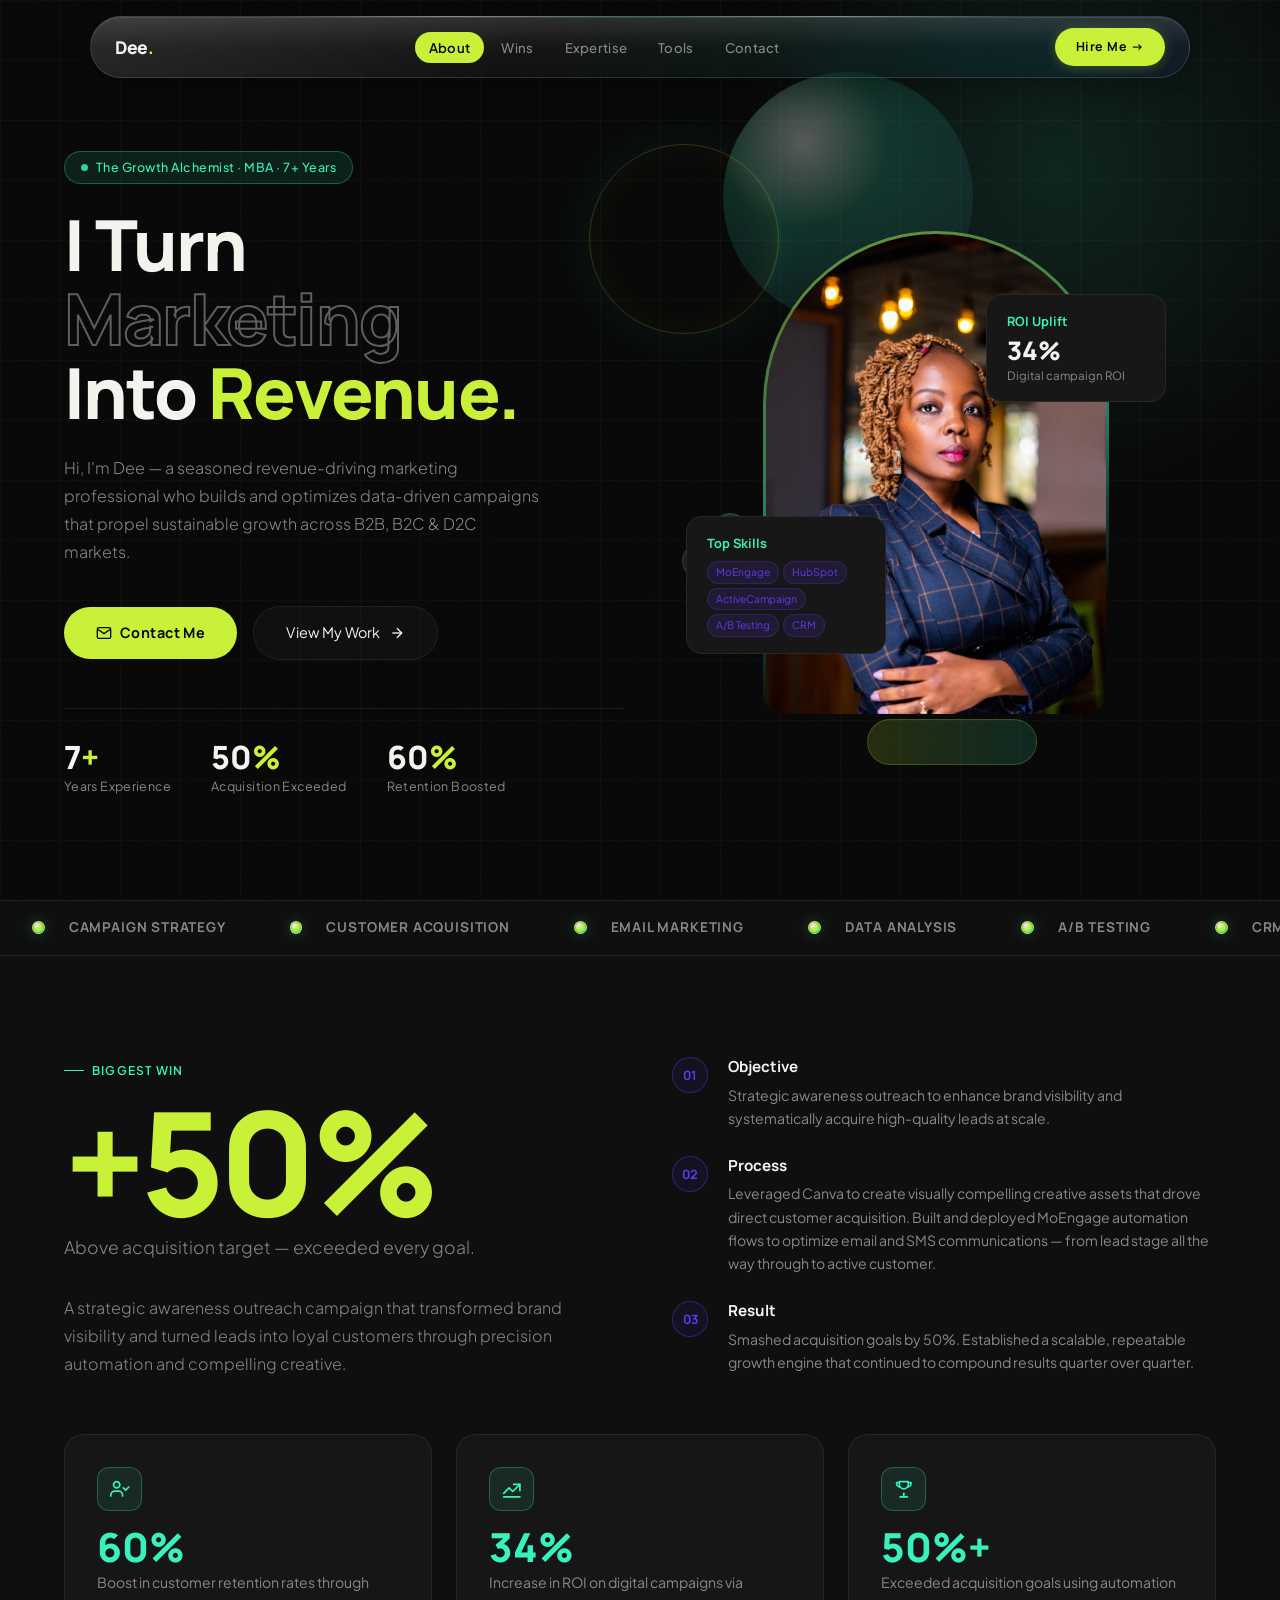
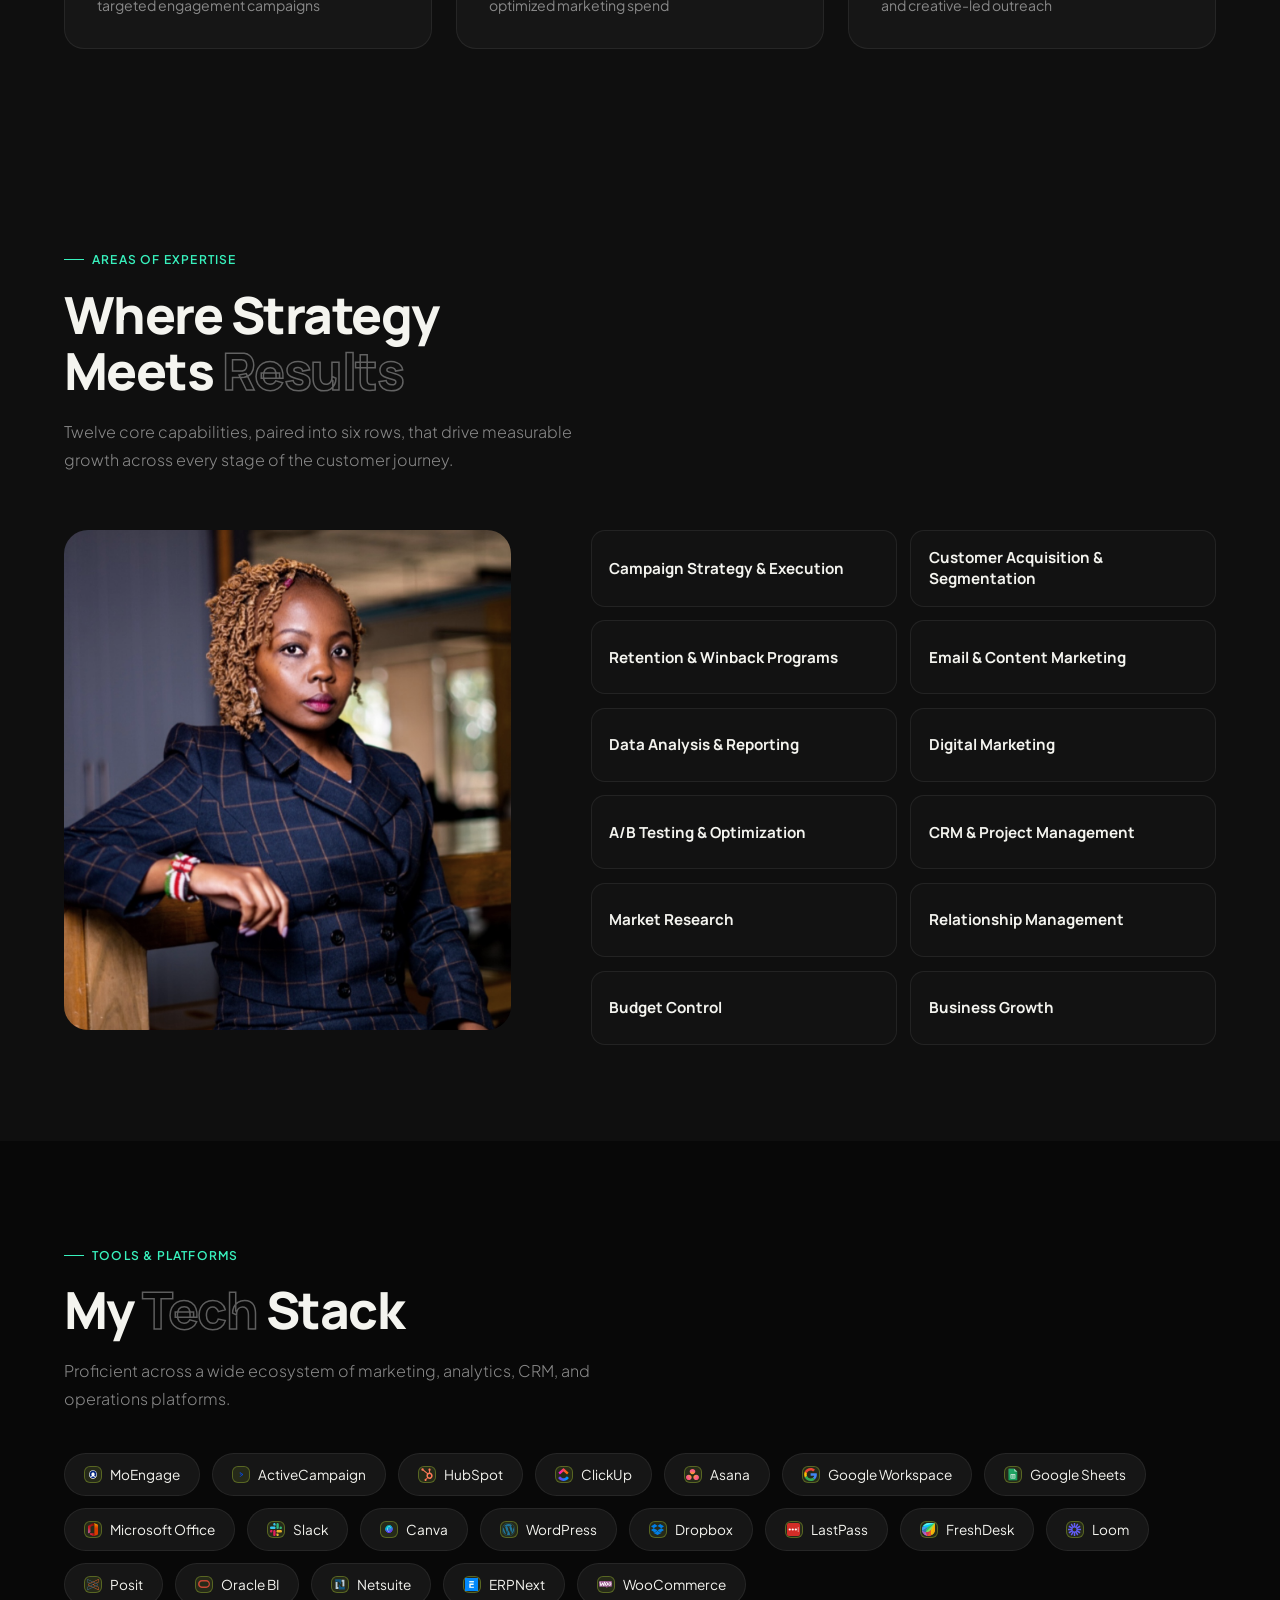
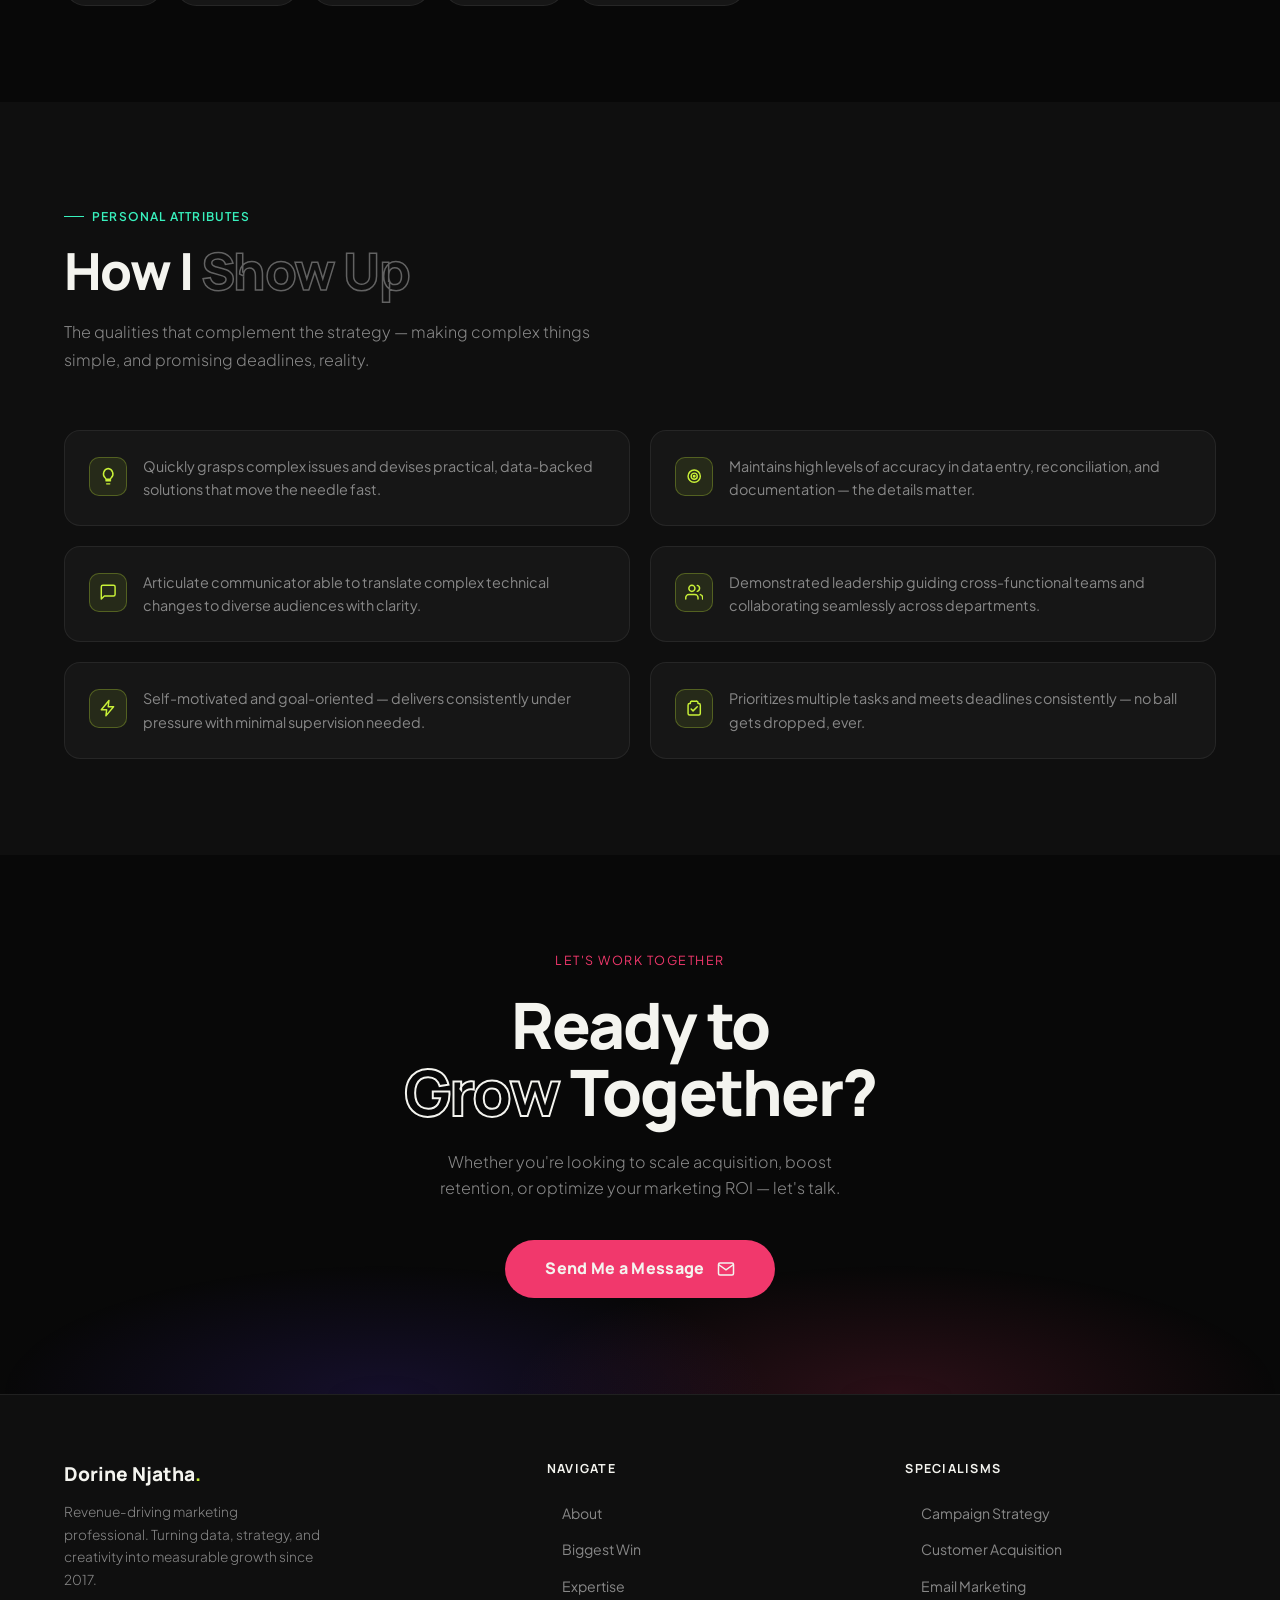
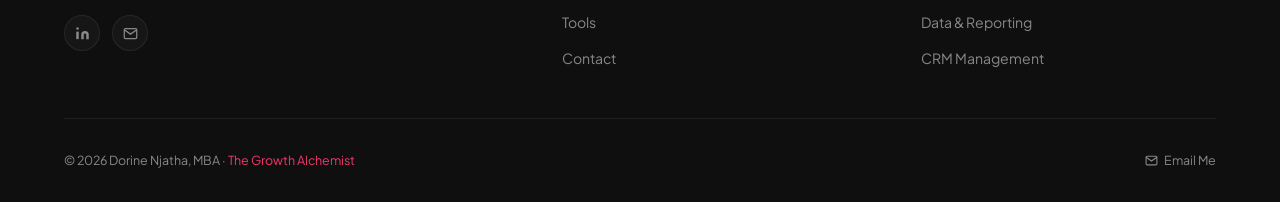
==== commit b5e745b4: "feat: implement floating pill header with liquid glassmorphism" ====
--- a/index.html
+++ b/index.html
@@ -13,20 +13,23 @@
 <body>
 
 <!-- ─── NAV ─── -->
-<nav>
-  <a href="#" class="nav-logo">Dee<span>.</span></a>
-  <ul class="nav-links" id="mobile-nav">
-    <li><a href="#about">About</a></li>
-    <li><a href="#wins">Wins</a></li>
-    <li><a href="#expertise">Expertise</a></li>
-    <li><a href="#tools">Tools</a></li>
-    <li><a href="#contact">Contact</a></li>
-  </ul>
-  <a href="mailto:njathadorine@gmail.com" class="nav-cta">Hire Me →</a>
-  <button class="hamburger" aria-label="Toggle menu" aria-expanded="false" aria-controls="mobile-nav" type="button">
-    <span></span><span></span><span></span>
-  </button>
-</nav>
+<div class="nav-pill-wrapper" id="navPill">
+  <nav class="nav-pill">
+    <div class="nav-pill-glass-layer"></div>
+    <a href="#" class="nav-logo">Dee<span>.</span></a>
+    <ul class="nav-links" id="mobile-nav">
+      <li><a href="#about">About</a></li>
+      <li><a href="#wins">Wins</a></li>
+      <li><a href="#expertise">Expertise</a></li>
+      <li><a href="#tools">Tools</a></li>
+      <li><a href="#contact">Contact</a></li>
+    </ul>
+    <a href="mailto:njathadorine@gmail.com" class="nav-cta">Hire Me →</a>
+    <button class="hamburger" aria-label="Toggle menu" aria-expanded="false" aria-controls="mobile-nav" type="button">
+      <span></span><span></span><span></span>
+    </button>
+  </nav>
+</div>
 
 <!-- ─── HERO ─── -->
 <section class="hero" id="about">
@@ -425,6 +428,50 @@
 </footer>
 
 <script>
+  // ─── PILL NAV: Adaptive Glassmorphism ───
+  const navPillWrapper = document.getElementById('navPill');
+  const navPill = navPillWrapper?.querySelector('.nav-pill');
+  const glassLayer = navPillWrapper?.querySelector('.nav-pill-glass-layer');
+
+  // Scroll-adaptive glass intensity
+  let lastScroll = 0;
+  let ticking = false;
+
+  const updateNavOnScroll = () => {
+    const scrollY = window.scrollY;
+    if (scrollY > 60) {
+      navPillWrapper.classList.add('scrolled');
+    } else {
+      navPillWrapper.classList.remove('scrolled');
+    }
+    lastScroll = scrollY;
+    ticking = false;
+  };
+
+  window.addEventListener('scroll', () => {
+    if (!ticking) {
+      requestAnimationFrame(updateNavOnScroll);
+      ticking = true;
+    }
+  }, { passive: true });
+
+  // Dynamic liquid glow that follows cursor over the nav
+  if (navPill && glassLayer) {
+    navPill.addEventListener('mousemove', (e) => {
+      const rect = navPill.getBoundingClientRect();
+      const x = ((e.clientX - rect.left) / rect.width) * 100;
+      const y = ((e.clientY - rect.top) / rect.height) * 100;
+      navPill.style.setProperty('--mouse-x', `${x}%`);
+      navPill.style.setProperty('--mouse-y', `${y}%`);
+      glassLayer.style.opacity = '1';
+    });
+
+    navPill.addEventListener('mouseleave', () => {
+      glassLayer.style.opacity = '0';
+    });
+  }
+
+  // ─── Mobile Menu ───
   const mobileMenu = document.querySelector('.nav-links');
   const menuToggle = document.querySelector('.hamburger');
 
@@ -502,15 +549,15 @@
 
   // Active nav link highlight on scroll
   const sections = document.querySelectorAll('section[id]');
-  const navLinks = document.querySelectorAll('.nav-links a');
+  const navLinks = document.querySelectorAll('.nav-pill .nav-links a');
 
   const sectionObserver = new IntersectionObserver((entries) => {
     entries.forEach(entry => {
       if (entry.isIntersecting) {
         navLinks.forEach(link => {
-          link.style.color = '';
+          link.classList.remove('active');
           if (link.getAttribute('href') === '#' + entry.target.id) {
-            link.style.color = 'var(--white)';
+            link.classList.add('active');
           }
         });
       }
--- a/styles.css
+++ b/styles.css
@@ -48,19 +48,132 @@
     opacity: 0.4;
   }
 
-  /* ─── NAV ─── */
-  nav {
+  /* ─── NAV — PILL GLASSMORPHISM ─── */
+  .nav-pill-wrapper {
     position: fixed;
-    top: 0; left: 0; right: 0;
+    top: 0;
+    left: 0;
+    right: 0;
     z-index: 100;
     display: flex;
+    justify-content: center;
+    padding: 1rem 5% 0;
+    pointer-events: none;
+  }
+
+  .nav-pill {
+    position: relative;
+    z-index: 100;
+    display: flex;
     align-items: center;
     justify-content: space-between;
-    padding: 1.25rem 5%;
-    border-bottom: 1px solid var(--border);
-    backdrop-filter: blur(20px);
-    -webkit-backdrop-filter: blur(20px);
-    background: rgba(8,8,8,0.7);
+    width: 100%;
+    max-width: 1100px;
+    padding: 0.7rem 1.5rem;
+    border-radius: 100px;
+    pointer-events: all;
+    /* Liquid glass layers */
+    background:
+      linear-gradient(135deg,
+        rgba(255,255,255,0.12) 0%,
+        rgba(255,255,255,0.04) 40%,
+        rgba(56,241,189,0.06) 60%,
+        rgba(96,56,241,0.08) 100%);
+    border: 1px solid rgba(255,255,255,0.15);
+    box-shadow:
+      0 8px 32px rgba(0,0,0,0.3),
+      0 1px 0 rgba(255,255,255,0.1) inset,
+      0 -1px 0 rgba(0,0,0,0.2) inset;
+    backdrop-filter: blur(24px) saturate(1.8);
+    -webkit-backdrop-filter: blur(24px) saturate(1.8);
+    transition: all 0.5s cubic-bezier(0.22, 1, 0.36, 1);
+  }
+
+  .nav-pill::before {
+    content: '';
+    position: absolute;
+    inset: 0;
+    border-radius: 100px;
+    background: linear-gradient(
+      180deg,
+      rgba(255,255,255,0.15) 0%,
+      rgba(255,255,255,0.02) 50%,
+      transparent 100%
+    );
+    pointer-events: none;
+    opacity: 0.8;
+    transition: opacity 0.5s;
+  }
+
+  /* Liquid highlight shimmer */
+  .nav-pill::after {
+    content: '';
+    position: absolute;
+    top: -1px;
+    left: 15%;
+    right: 15%;
+    height: 1px;
+    background: linear-gradient(
+      90deg,
+      transparent,
+      rgba(255,255,255,0.6),
+      rgba(56,241,189,0.4),
+      rgba(255,255,255,0.6),
+      transparent
+    );
+    border-radius: 100px;
+    pointer-events: none;
+    opacity: 0.7;
+    animation: shimmer 4s ease-in-out infinite;
+  }
+
+  /* Dynamic glass layer for color shift */
+  .nav-pill-glass-layer {
+    position: absolute;
+    inset: 0;
+    border-radius: 100px;
+    background: radial-gradient(
+      ellipse at var(--mouse-x, 50%) var(--mouse-y, 50%),
+      rgba(56,241,189,0.1) 0%,
+      transparent 50%
+    );
+    pointer-events: none;
+    transition: opacity 0.3s;
+    opacity: 0;
+    z-index: -1;
+  }
+
+  .nav-pill:hover .nav-pill-glass-layer {
+    opacity: 1;
+  }
+
+  /* Scroll-adaptive states */
+  .nav-pill-wrapper.scrolled .nav-pill {
+    padding: 0.55rem 1.25rem;
+    background:
+      linear-gradient(135deg,
+        rgba(255,255,255,0.1) 0%,
+        rgba(255,255,255,0.03) 40%,
+        rgba(56,241,189,0.05) 60%,
+        rgba(96,56,241,0.06) 100%);
+    border-color: rgba(255,255,255,0.12);
+    box-shadow:
+      0 12px 48px rgba(0,0,0,0.4),
+      0 1px 0 rgba(255,255,255,0.08) inset,
+      0 -1px 0 rgba(0,0,0,0.25) inset,
+      0 0 0 1px rgba(255,255,255,0.05);
+    backdrop-filter: blur(32px) saturate(2);
+    -webkit-backdrop-filter: blur(32px) saturate(2);
+  }
+
+  .nav-pill-wrapper.scrolled .nav-pill::after {
+    opacity: 0.5;
+    animation: shimmer 6s ease-in-out infinite;
+  }
+
+  @keyframes shimmer {
+    0%, 100% { opacity: 0.4; transform: scaleX(0.95); }
+    50% { opacity: 0.8; transform: scaleX(1); }
   }
 
   .nav-logo {
@@ -70,62 +183,98 @@
     letter-spacing: -0.02em;
     color: var(--white);
     text-decoration: none;
-  }
+    position: relative;
+    z-index: 2;
+    transition: transform 0.2s;
+  }
+  .nav-logo:hover { transform: scale(1.05); }
   .nav-logo span { color: var(--c1); }
 
   .nav-links {
     display: flex;
-    gap: 2rem;
+    gap: 0.25rem;
     list-style: none;
+    position: relative;
+    z-index: 2;
   }
   .nav-links a {
-    font-size: 0.875rem;
+    font-size: 0.825rem;
+    font-weight: 500;
     color: var(--muted);
     text-decoration: none;
     letter-spacing: 0.02em;
-    transition: color 0.2s;
-  }
-  .nav-links a:hover { color: var(--white); }
+    padding: 0.45rem 0.85rem;
+    border-radius: 100px;
+    transition: all 0.3s cubic-bezier(0.22, 1, 0.36, 1);
+    position: relative;
+  }
+  .nav-links a:hover {
+    color: var(--white);
+    background: rgba(255,255,255,0.08);
+    text-shadow: 0 0 20px rgba(255,255,255,0.3);
+  }
+  .nav-links a.active {
+    color: var(--black);
+    background: var(--c1);
+    font-weight: 600;
+  }
 
   .nav-cta {
     background: var(--c1);
     color: var(--black);
     font-family: var(--font-display);
     font-weight: 700;
-    font-size: 0.8rem;
-    padding: 0.6rem 1.4rem;
+    font-size: 0.78rem;
+    padding: 0.55rem 1.3rem;
     border-radius: 100px;
     text-decoration: none;
     letter-spacing: 0.04em;
-    transition: background 0.2s, transform 0.2s;
-  }
-  .nav-cta:hover { background: var(--c4); color: var(--white); transform: scale(1.03); }
+    position: relative;
+    z-index: 2;
+    transition: all 0.3s cubic-bezier(0.22, 1, 0.36, 1);
+    box-shadow: 0 2px 12px rgba(201,241,56,0.25);
+  }
+  .nav-cta:hover {
+    background: var(--c4);
+    color: var(--white);
+    transform: scale(1.05) translateY(-1px);
+    box-shadow: 0 6px 24px rgba(241,56,108,0.35);
+  }
 
   .hamburger {
     display: none;
     flex-direction: column;
     gap: 5px;
     cursor: pointer;
-    width: 40px;
-    height: 40px;
+    width: 38px;
+    height: 38px;
     align-items: center;
     justify-content: center;
-    border: 1px solid var(--border);
-    border-radius: 10px;
-    background: rgba(255,255,255,0.02);
+    border: 1px solid rgba(255,255,255,0.15);
+    border-radius: 50%;
+    background: rgba(255,255,255,0.05);
     padding: 0;
+    position: relative;
+    z-index: 2;
+    backdrop-filter: blur(10px);
+    -webkit-backdrop-filter: blur(10px);
+    transition: all 0.3s;
+  }
+  .hamburger:hover {
+    background: rgba(255,255,255,0.1);
+    border-color: rgba(255,255,255,0.25);
   }
   .hamburger span {
     display: block;
-    width: 18px;
-    height: 2px;
+    width: 16px;
+    height: 1.5px;
     background: var(--white);
     border-radius: 2px;
-    transition: transform 0.2s ease, opacity 0.2s ease;
-  }
-  .hamburger.is-open span:nth-child(1) { transform: translateY(7px) rotate(45deg); }
+    transition: transform 0.3s ease, opacity 0.3s ease;
+  }
+  .hamburger.is-open span:nth-child(1) { transform: translateY(6px) rotate(45deg); }
   .hamburger.is-open span:nth-child(2) { opacity: 0; }
-  .hamburger.is-open span:nth-child(3) { transform: translateY(-7px) rotate(-45deg); }
+  .hamburger.is-open span:nth-child(3) { transform: translateY(-6px) rotate(-45deg); }
 
   /* ─── HERO ─── */
   .hero {
@@ -1065,37 +1214,53 @@
 
   /* ─── RESPONSIVE ─── */
   @media (max-width: 900px) {
-    nav {
-      padding: 0.9rem 1rem;
-      align-items: center;
-    }
-
-    nav .nav-links {
+    .nav-pill-wrapper {
+      padding: 0.75rem 1rem 0;
+    }
+
+    .nav-pill {
+      padding: 0.6rem 1rem;
+      border-radius: 100px;
+    }
+
+    .nav-pill .nav-links {
       position: absolute;
-      top: calc(100% + 0.6rem);
-      left: 1rem;
-      right: 1rem;
+      top: calc(100% + 0.5rem);
+      left: 0;
+      right: 0;
       display: none;
       flex-direction: column;
       gap: 0;
-      background: rgba(15,15,15,0.98);
-      border: 1px solid var(--border);
-      border-radius: 14px;
-      padding: 0.4rem 0.6rem;
-      box-shadow: 0 16px 36px rgba(0,0,0,0.35);
-    }
-
-    nav .nav-links.is-open { display: flex; }
-    nav .nav-links li + li { border-top: 1px solid var(--border); }
-    nav .nav-links a {
+      background: rgba(15,15,15,0.95);
+      border: 1px solid rgba(255,255,255,0.1);
+      border-radius: 16px;
+      padding: 0.35rem;
+      backdrop-filter: blur(24px) saturate(1.8);
+      -webkit-backdrop-filter: blur(24px) saturate(1.8);
+      box-shadow:
+        0 20px 48px rgba(0,0,0,0.5),
+        0 1px 0 rgba(255,255,255,0.08) inset;
+    }
+
+    .nav-pill .nav-links.is-open { display: flex; }
+    .nav-pill .nav-links li + li { border-top: 1px solid rgba(255,255,255,0.06); }
+    .nav-pill .nav-links a {
       display: block;
       width: 100%;
-      padding: 0.75rem 0.25rem;
+      padding: 0.7rem 0.75rem;
       color: var(--white);
-    }
-
-    .nav-cta { display: none; }
-    .hamburger { display: flex; }
+      border-radius: 10px;
+    }
+    .nav-pill .nav-links a:hover {
+      background: rgba(255,255,255,0.08);
+    }
+    .nav-pill .nav-links a.active {
+      background: var(--c1);
+      color: var(--black);
+    }
+
+    .nav-pill .nav-cta { display: none; }
+    .nav-pill .hamburger { display: flex; }
 
     section { padding: 4.5rem 1rem; }
 
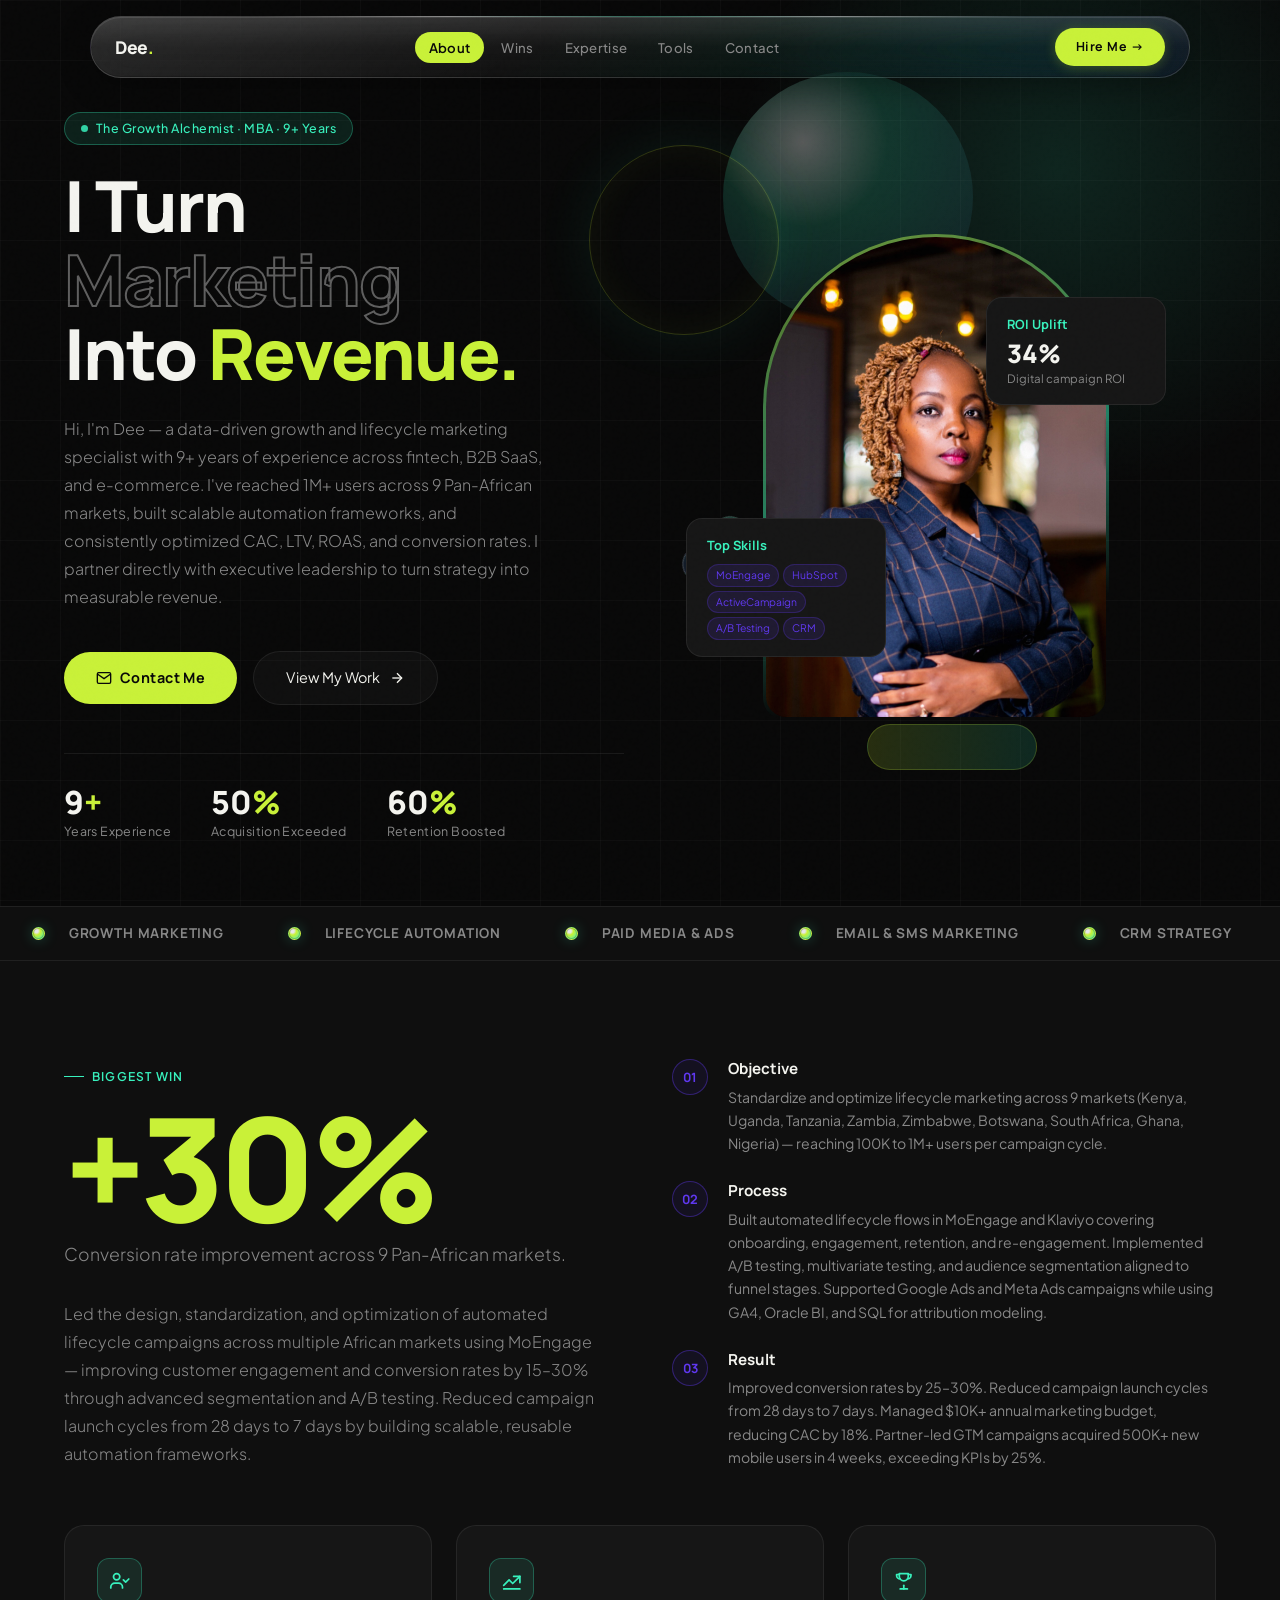
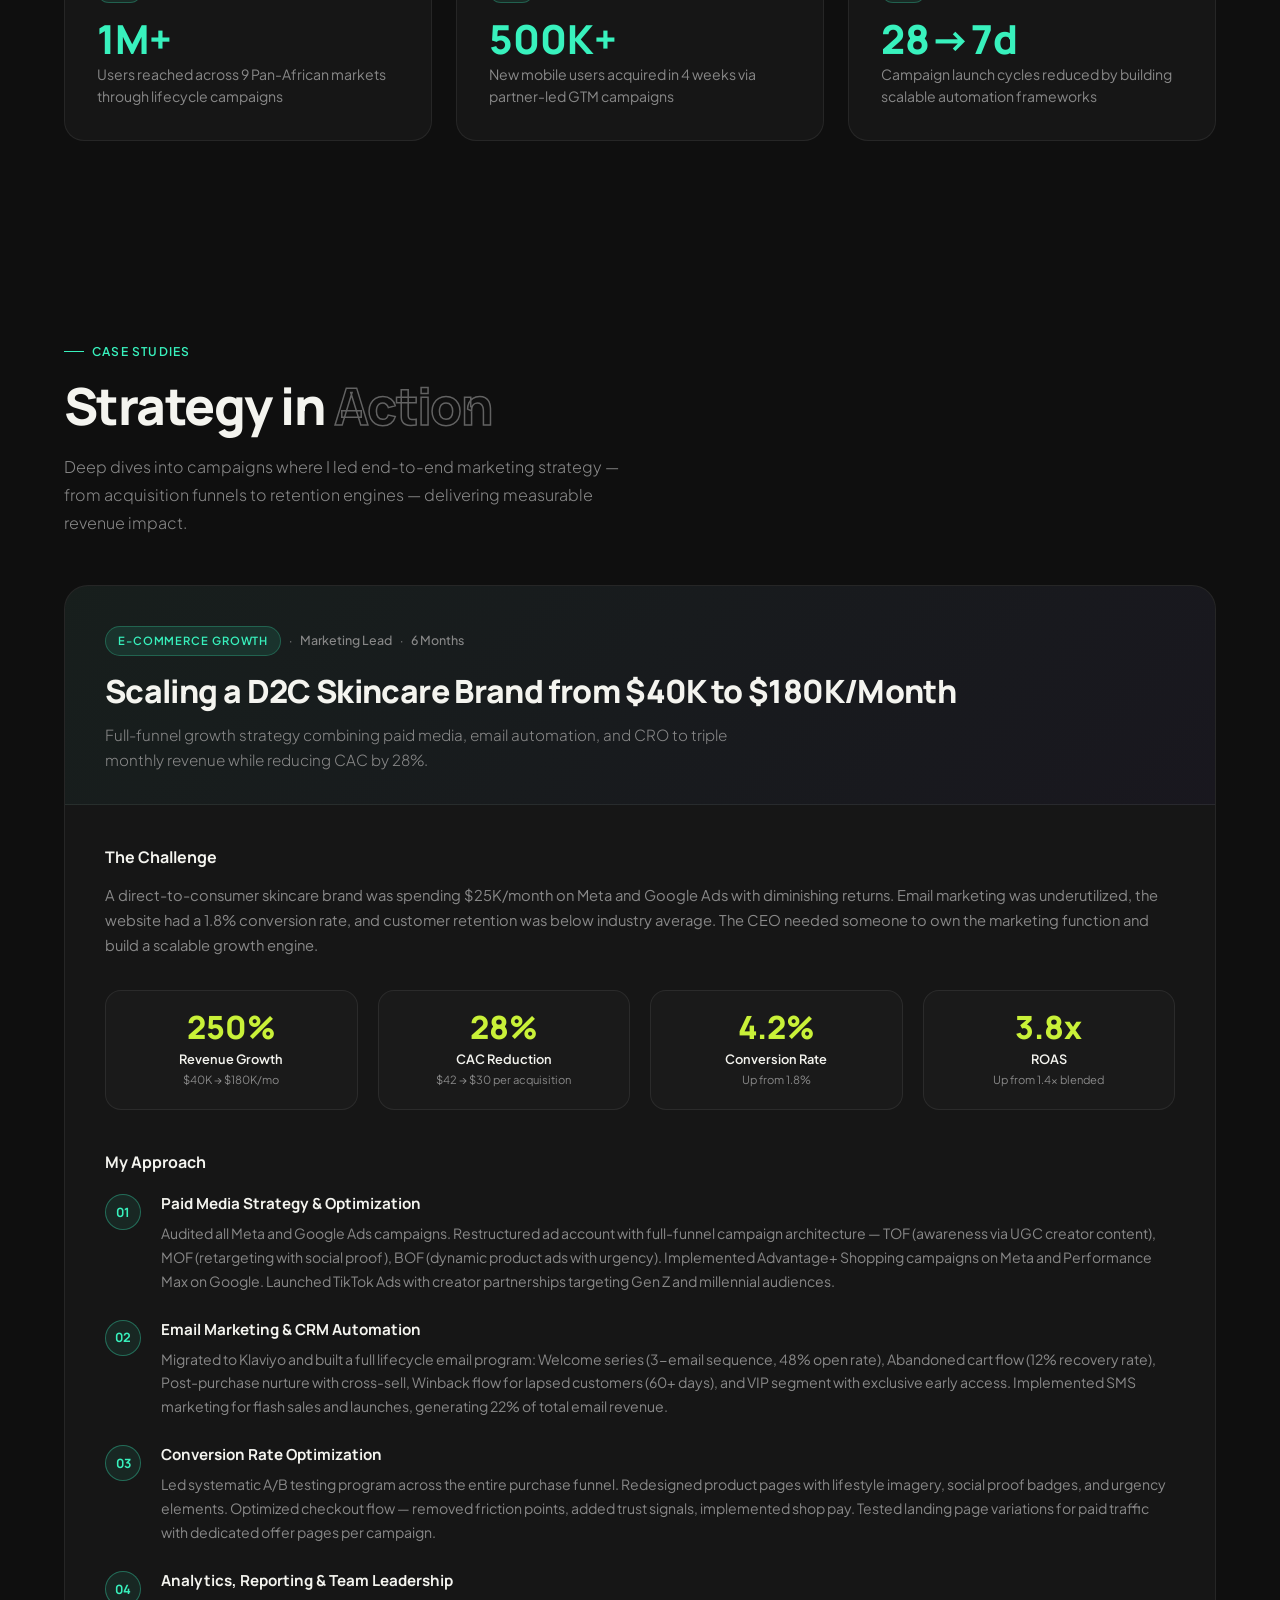
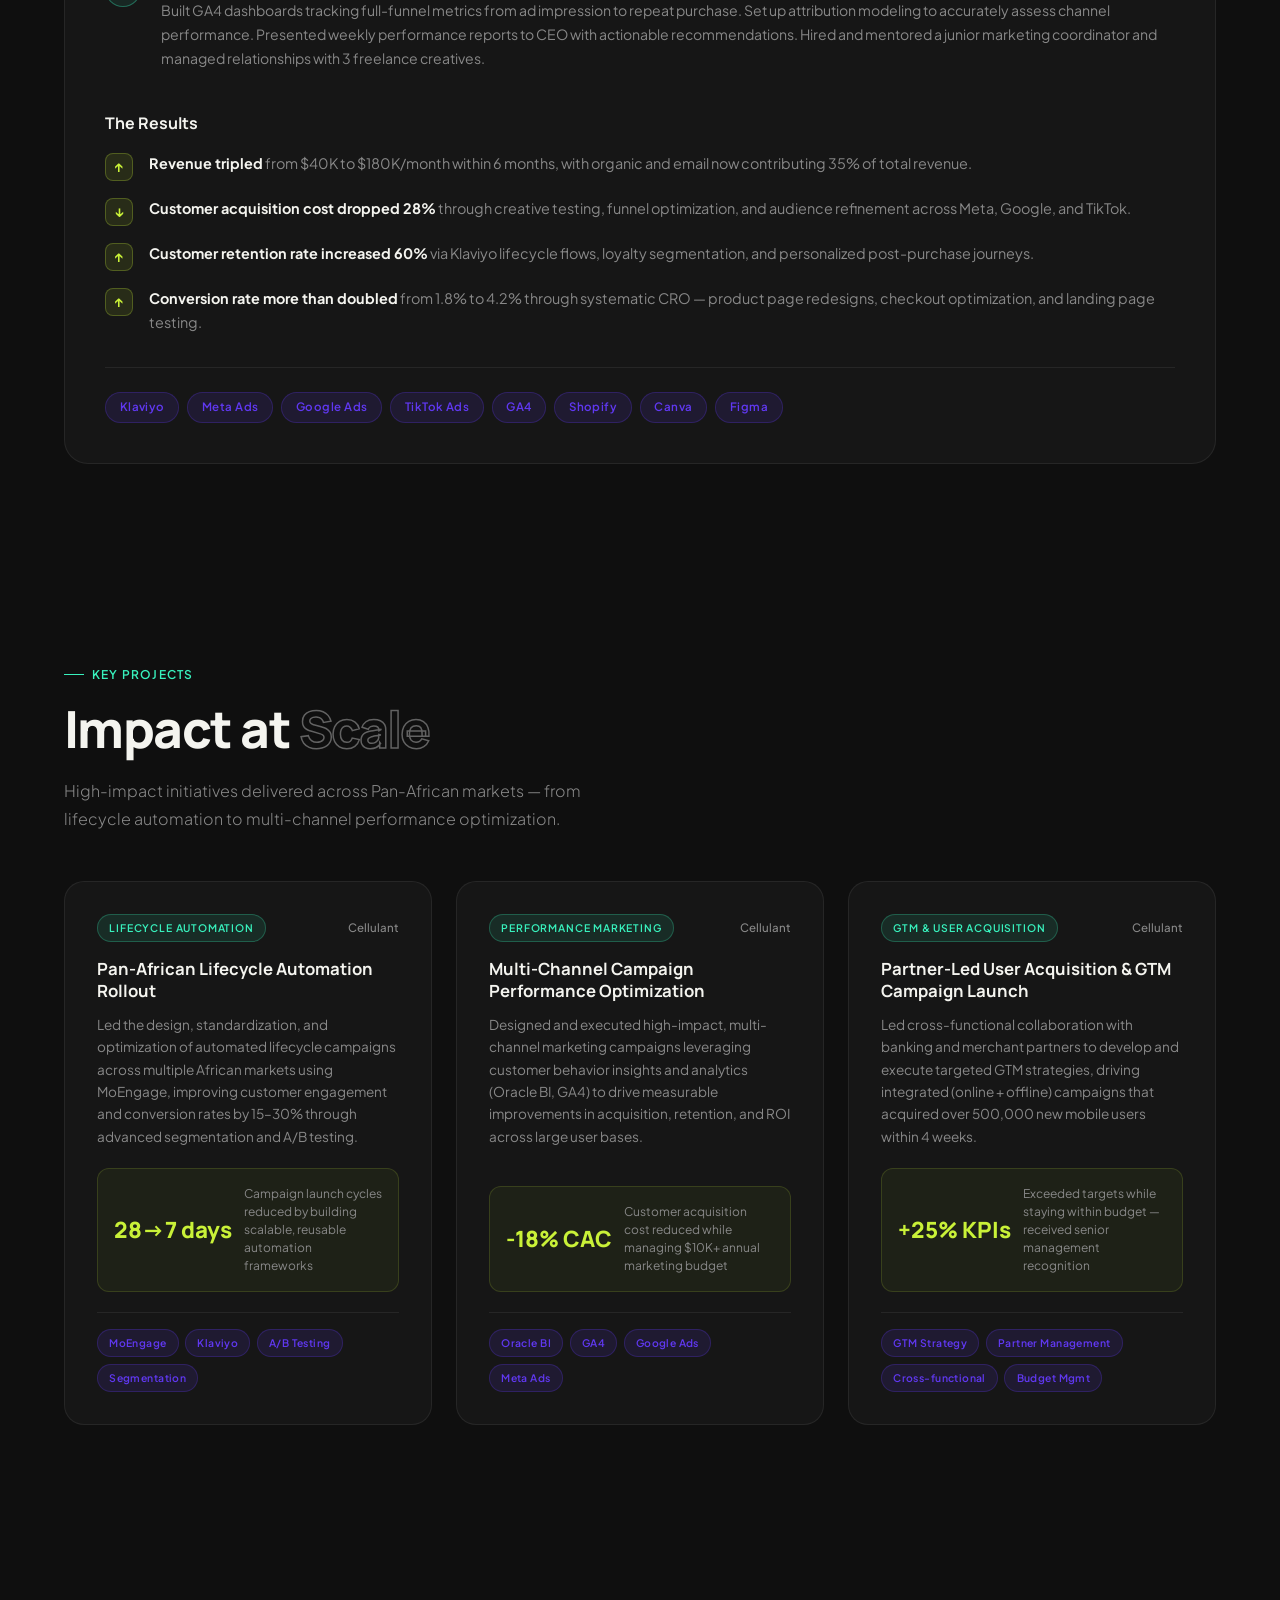
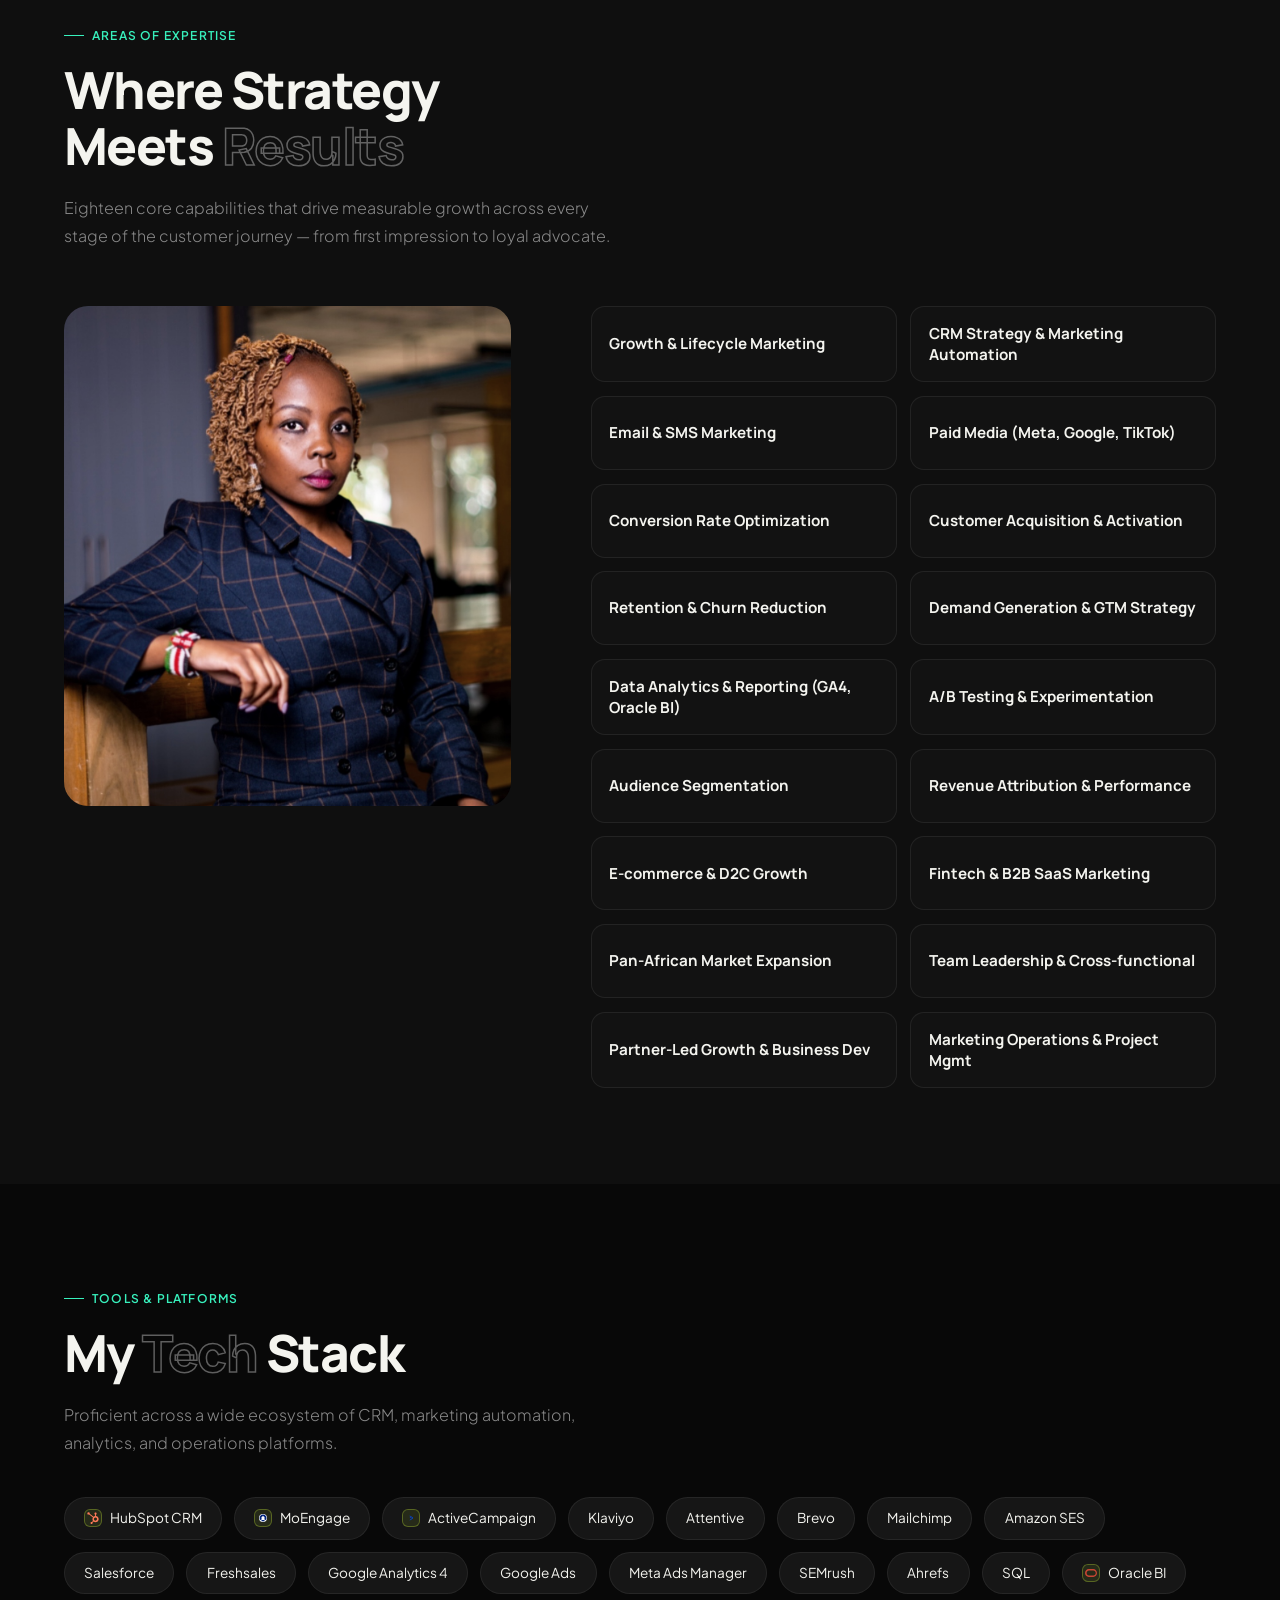
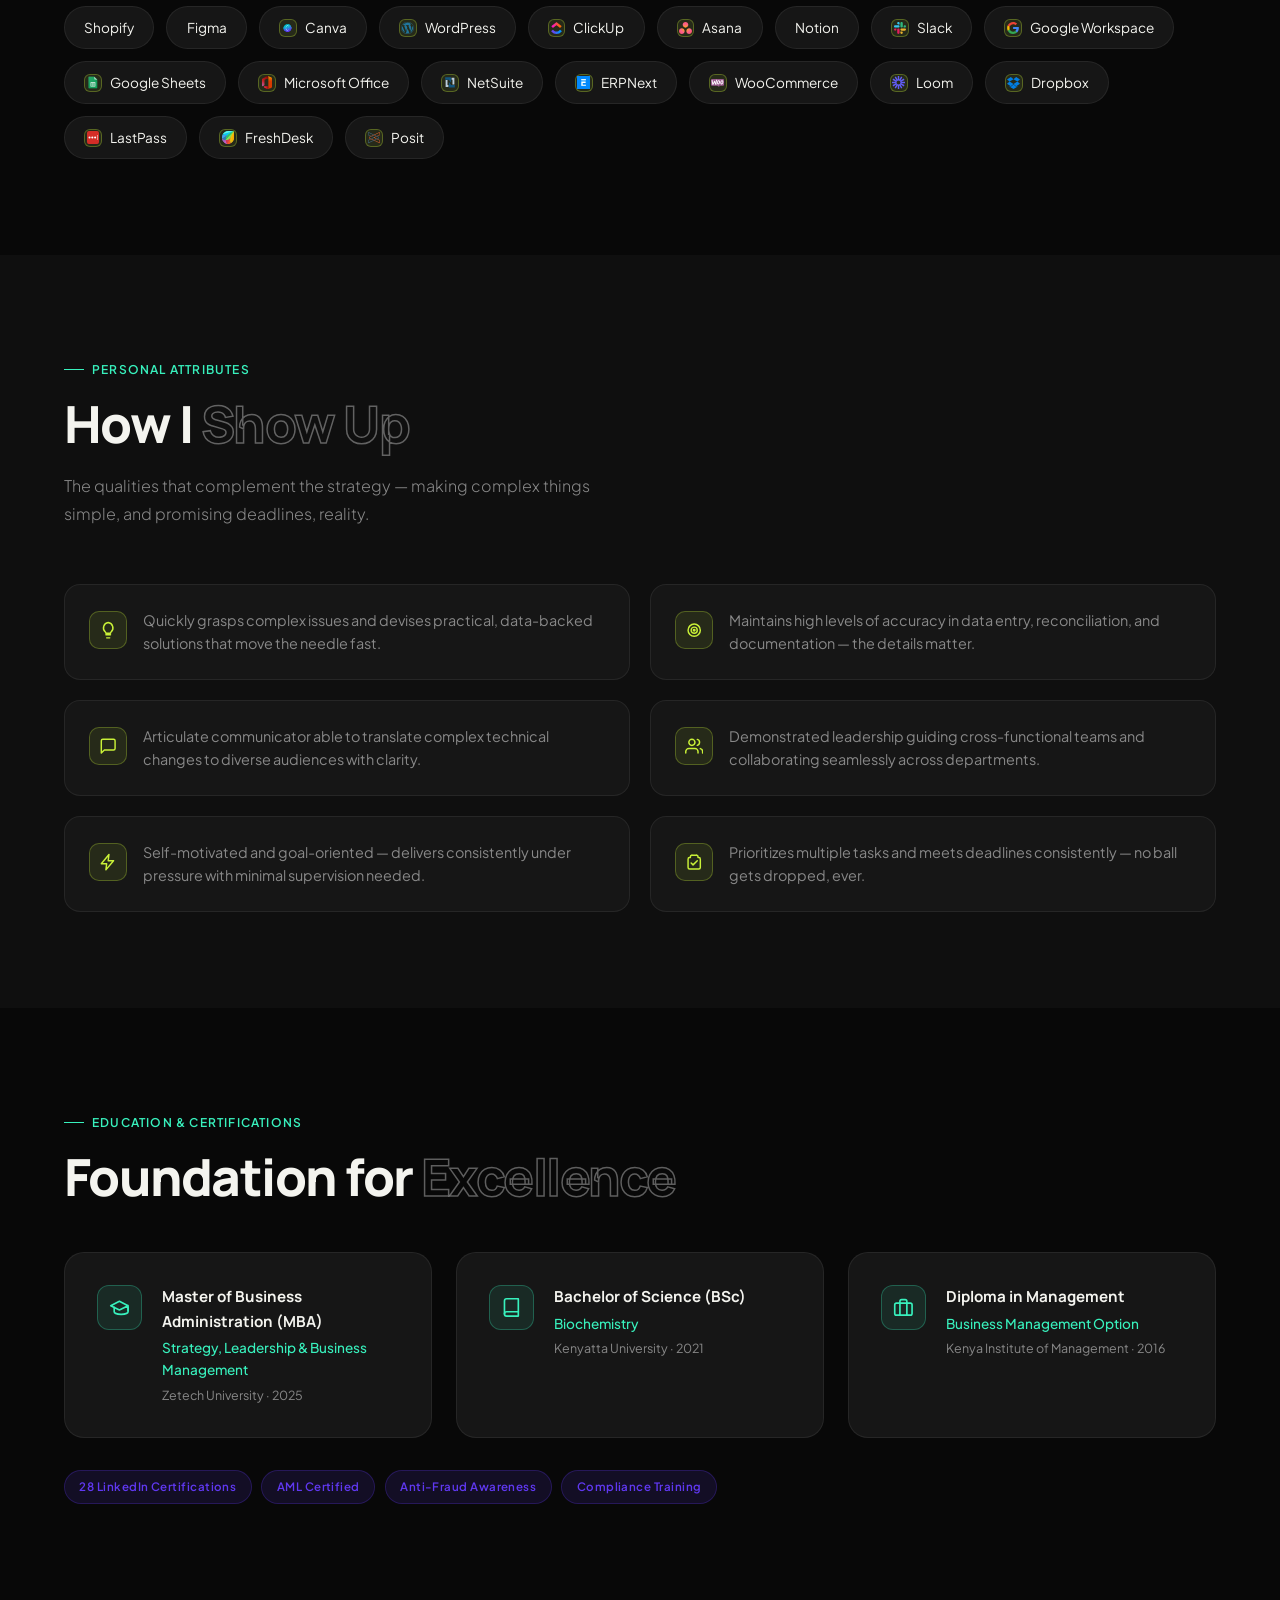
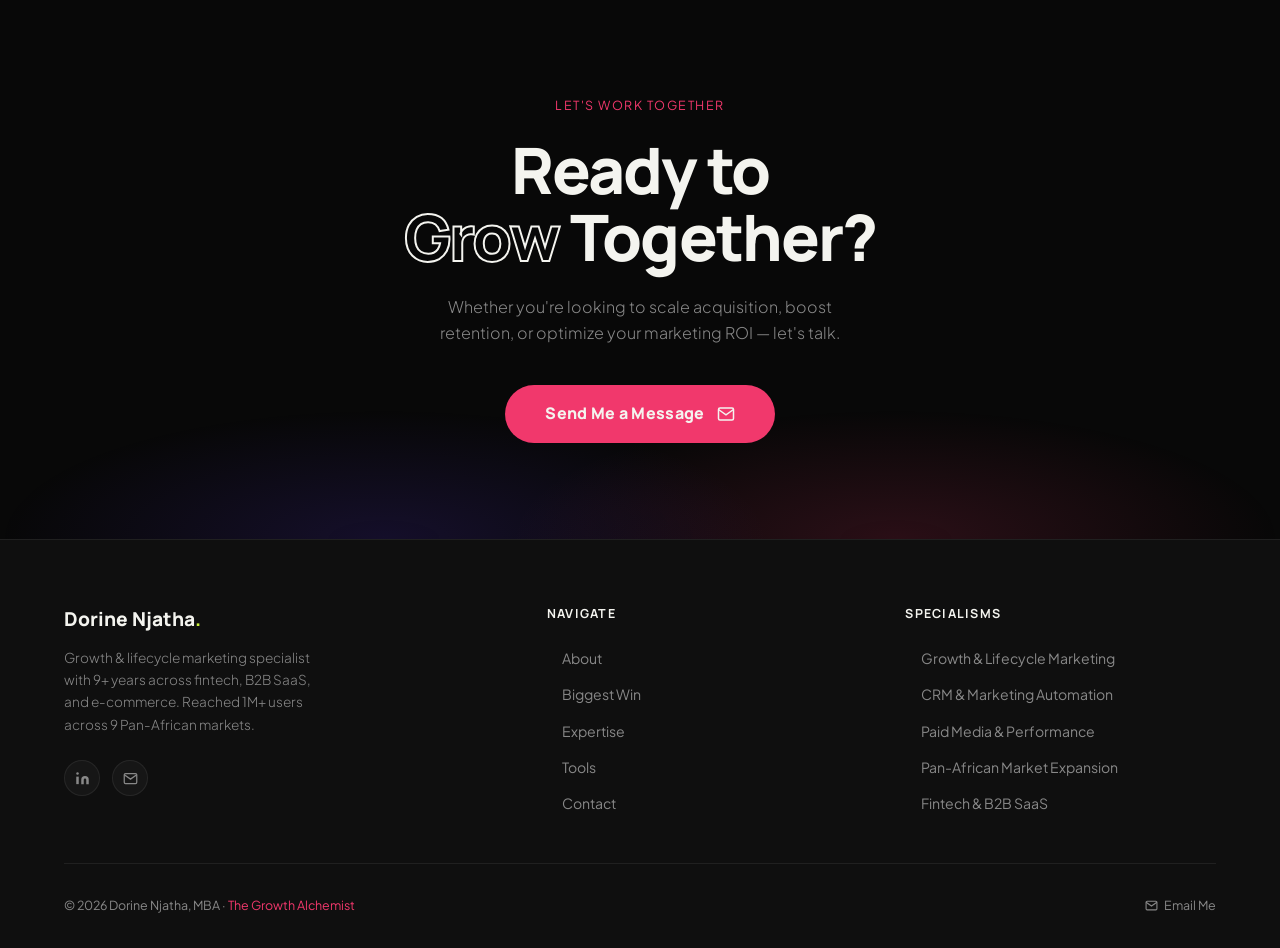
==== commit fa578f1d: "feat: update portfolio to match resume — 9+ years, Pan-African, fintech, key projects, education, ex" ====
--- a/index.html
+++ b/index.html
@@ -41,7 +41,7 @@
   </div>
 
   <div class="hero-left">
-    <div class="hero-badge">The Growth Alchemist · MBA · 7+ Years</div>
+    <div class="hero-badge">The Growth Alchemist · MBA · 9+ Years</div>
 
     <h1 class="hero-title">
       I Turn<br>
@@ -50,7 +50,7 @@
     </h1>
 
     <p class="hero-sub">
-      Hi, I'm Dee — a seasoned revenue-driving marketing professional who builds and optimizes data-driven campaigns that propel sustainable growth across B2B, B2C &amp; D2C markets.
+      Hi, I'm Dee — a data-driven growth and lifecycle marketing specialist with 9+ years of experience across fintech, B2B SaaS, and e-commerce. I've reached 1M+ users across 9 Pan-African markets, built scalable automation frameworks, and consistently optimized CAC, LTV, ROAS, and conversion rates. I partner directly with executive leadership to turn strategy into measurable revenue.
     </p>
 
     <div class="hero-actions">
@@ -66,7 +66,7 @@
 
     <div class="hero-stats">
       <div class="stat-item">
-        <div class="stat-num">7<span>+</span></div>
+        <div class="stat-num">9<span>+</span></div>
         <div class="stat-label">Years Experience</div>
       </div>
       <div class="stat-item">
@@ -110,22 +110,22 @@
 <!-- ─── TICKER ─── -->
 <div class="ticker-wrap" aria-hidden="true">
   <div class="ticker-track">
-    <div class="ticker-item"><span class="ticker-sep" aria-hidden="true"></span> Campaign Strategy</div>
-    <div class="ticker-item"><span class="ticker-sep" aria-hidden="true"></span> Customer Acquisition</div>
-    <div class="ticker-item"><span class="ticker-sep" aria-hidden="true"></span> Email Marketing</div>
-    <div class="ticker-item"><span class="ticker-sep" aria-hidden="true"></span> Data Analysis</div>
-    <div class="ticker-item"><span class="ticker-sep" aria-hidden="true"></span> A/B Testing</div>
-    <div class="ticker-item"><span class="ticker-sep" aria-hidden="true"></span> CRM Management</div>
-    <div class="ticker-item"><span class="ticker-sep" aria-hidden="true"></span> Market Research</div>
-    <div class="ticker-item"><span class="ticker-sep" aria-hidden="true"></span> Revenue Growth</div>
-    <div class="ticker-item"><span class="ticker-sep" aria-hidden="true"></span> Campaign Strategy</div>
-    <div class="ticker-item"><span class="ticker-sep" aria-hidden="true"></span> Customer Acquisition</div>
-    <div class="ticker-item"><span class="ticker-sep" aria-hidden="true"></span> Email Marketing</div>
-    <div class="ticker-item"><span class="ticker-sep" aria-hidden="true"></span> Data Analysis</div>
-    <div class="ticker-item"><span class="ticker-sep" aria-hidden="true"></span> A/B Testing</div>
-    <div class="ticker-item"><span class="ticker-sep" aria-hidden="true"></span> CRM Management</div>
-    <div class="ticker-item"><span class="ticker-sep" aria-hidden="true"></span> Market Research</div>
-    <div class="ticker-item"><span class="ticker-sep" aria-hidden="true"></span> Revenue Growth</div>
+    <div class="ticker-item"><span class="ticker-sep" aria-hidden="true"></span> Growth Marketing</div>
+    <div class="ticker-item"><span class="ticker-sep" aria-hidden="true"></span> Lifecycle Automation</div>
+    <div class="ticker-item"><span class="ticker-sep" aria-hidden="true"></span> Paid Media &amp; Ads</div>
+    <div class="ticker-item"><span class="ticker-sep" aria-hidden="true"></span> Email &amp; SMS Marketing</div>
+    <div class="ticker-item"><span class="ticker-sep" aria-hidden="true"></span> CRM Strategy</div>
+    <div class="ticker-item"><span class="ticker-sep" aria-hidden="true"></span> Conversion Optimization</div>
+    <div class="ticker-item"><span class="ticker-sep" aria-hidden="true"></span> Pan-African Markets</div>
+    <div class="ticker-item"><span class="ticker-sep" aria-hidden="true"></span> Fintech &amp; B2B SaaS</div>
+    <div class="ticker-item"><span class="ticker-sep" aria-hidden="true"></span> Growth Marketing</div>
+    <div class="ticker-item"><span class="ticker-sep" aria-hidden="true"></span> Lifecycle Automation</div>
+    <div class="ticker-item"><span class="ticker-sep" aria-hidden="true"></span> Paid Media &amp; Ads</div>
+    <div class="ticker-item"><span class="ticker-sep" aria-hidden="true"></span> Email &amp; SMS Marketing</div>
+    <div class="ticker-item"><span class="ticker-sep" aria-hidden="true"></span> CRM Strategy</div>
+    <div class="ticker-item"><span class="ticker-sep" aria-hidden="true"></span> Conversion Optimization</div>
+    <div class="ticker-item"><span class="ticker-sep" aria-hidden="true"></span> Pan-African Markets</div>
+    <div class="ticker-item"><span class="ticker-sep" aria-hidden="true"></span> Fintech &amp; B2B SaaS</div>
   </div>
 </div>
 
@@ -134,30 +134,30 @@
   <div class="win-grid">
     <div>
       <div class="section-tag">Biggest Win</div>
-      <span class="win-number">+50%</span>
-      <p class="win-number-label">Above acquisition target — exceeded every goal.</p>
-      <p class="section-desc">A strategic awareness outreach campaign that transformed brand visibility and turned leads into loyal customers through precision automation and compelling creative.</p>
+      <span class="win-number">+30%</span>
+      <p class="win-number-label">Conversion rate improvement across 9 Pan-African markets.</p>
+      <p class="section-desc">Led the design, standardization, and optimization of automated lifecycle campaigns across multiple African markets using MoEngage — improving customer engagement and conversion rates by 15–30% through advanced segmentation and A/B testing. Reduced campaign launch cycles from 28 days to 7 days by building scalable, reusable automation frameworks.</p>
     </div>
     <div class="win-steps">
       <div class="win-step">
         <div class="step-num">01</div>
         <div class="step-content">
           <h4>Objective</h4>
-          <p>Strategic awareness outreach to enhance brand visibility and systematically acquire high-quality leads at scale.</p>
+          <p>Standardize and optimize lifecycle marketing across 9 markets (Kenya, Uganda, Tanzania, Zambia, Zimbabwe, Botswana, South Africa, Ghana, Nigeria) — reaching 100K to 1M+ users per campaign cycle.</p>
         </div>
       </div>
       <div class="win-step">
         <div class="step-num">02</div>
         <div class="step-content">
           <h4>Process</h4>
-          <p>Leveraged Canva to create visually compelling creative assets that drove direct customer acquisition. Built and deployed MoEngage automation flows to optimize email and SMS communications — from lead stage all the way through to active customer.</p>
+          <p>Built automated lifecycle flows in MoEngage and Klaviyo covering onboarding, engagement, retention, and re-engagement. Implemented A/B testing, multivariate testing, and audience segmentation aligned to funnel stages. Supported Google Ads and Meta Ads campaigns while using GA4, Oracle BI, and SQL for attribution modeling.</p>
         </div>
       </div>
       <div class="win-step">
         <div class="step-num">03</div>
         <div class="step-content">
           <h4>Result</h4>
-          <p>Smashed acquisition goals by 50%. Established a scalable, repeatable growth engine that continued to compound results quarter over quarter.</p>
+          <p>Improved conversion rates by 25–30%. Reduced campaign launch cycles from 28 days to 7 days. Managed $10K+ annual marketing budget, reducing CAC by 18%. Partner-led GTM campaigns acquired 500K+ new mobile users in 4 weeks, exceeding KPIs by 25%.</p>
         </div>
       </div>
     </div>
@@ -173,8 +173,8 @@
           <polyline points="16 11 18.5 13.5 22 10"></polyline>
         </svg>
       </span>
-      <div class="ach-val">60%</div>
-      <div class="ach-desc">Boost in customer retention rates through targeted engagement campaigns</div>
+      <div class="ach-val">1M+</div>
+      <div class="ach-desc">Users reached across 9 Pan-African markets through lifecycle campaigns</div>
     </div>
     <div class="ach-card">
       <span class="ach-icon" aria-hidden="true">
@@ -184,8 +184,8 @@
           <path d="M3 21h18"></path>
         </svg>
       </span>
-      <div class="ach-val">34%</div>
-      <div class="ach-desc">Increase in ROI on digital campaigns via optimized marketing spend</div>
+      <div class="ach-val">500K+</div>
+      <div class="ach-desc">New mobile users acquired in 4 weeks via partner-led GTM campaigns</div>
     </div>
     <div class="ach-card">
       <span class="ach-icon" aria-hidden="true">
@@ -197,8 +197,200 @@
           <path d="M7 5H4v1a4 4 0 0 0 4 4"></path>
         </svg>
       </span>
-      <div class="ach-val">50%+</div>
-      <div class="ach-desc">Exceeded acquisition goals using automation and creative-led outreach</div>
+      <div class="ach-val">28→7d</div>
+      <div class="ach-desc">Campaign launch cycles reduced by building scalable automation frameworks</div>
+    </div>
+  </div>
+</section>
+
+<!-- ─── CASE STUDIES ─── -->
+<section class="case-studies-section" id="case-studies">
+  <div class="section-tag">Case Studies</div>
+  <h2 class="section-title">Strategy in <span class="outline">Action</span></h2>
+  <p class="section-desc">Deep dives into campaigns where I led end-to-end marketing strategy — from acquisition funnels to retention engines — delivering measurable revenue impact.</p>
+
+  <div class="case-study-card">
+    <div class="case-study-header">
+      <div class="case-study-meta">
+        <span class="case-study-type">E-commerce Growth</span>
+        <span class="case-study-sep">·</span>
+        <span class="case-study-role">Marketing Lead</span>
+        <span class="case-study-sep">·</span>
+        <span class="case-study-duration">6 Months</span>
+      </div>
+      <h3 class="case-study-title">Scaling a D2C Skincare Brand from $40K to $180K/Month</h3>
+      <p class="case-study-subtitle">Full-funnel growth strategy combining paid media, email automation, and CRO to triple monthly revenue while reducing CAC by 28%.</p>
+    </div>
+
+    <div class="case-study-body">
+      <div class="case-study-challenge">
+        <h4>The Challenge</h4>
+        <p>A direct-to-consumer skincare brand was spending $25K/month on Meta and Google Ads with diminishing returns. Email marketing was underutilized, the website had a 1.8% conversion rate, and customer retention was below industry average. The CEO needed someone to own the marketing function and build a scalable growth engine.</p>
+      </div>
+
+      <div class="case-study-metrics">
+        <div class="case-metric">
+          <div class="case-metric-val">250%</div>
+          <div class="case-metric-label">Revenue Growth</div>
+          <div class="case-metric-sub">$40K → $180K/mo</div>
+        </div>
+        <div class="case-metric">
+          <div class="case-metric-val">28%</div>
+          <div class="case-metric-label">CAC Reduction</div>
+          <div class="case-metric-sub">$42 → $30 per acquisition</div>
+        </div>
+        <div class="case-metric">
+          <div class="case-metric-val">4.2%</div>
+          <div class="case-metric-label">Conversion Rate</div>
+          <div class="case-metric-sub">Up from 1.8%</div>
+        </div>
+        <div class="case-metric">
+          <div class="case-metric-val">3.8x</div>
+          <div class="case-metric-label">ROAS</div>
+          <div class="case-metric-sub">Up from 1.4x blended</div>
+        </div>
+      </div>
+
+      <div class="case-study-approach">
+        <h4>My Approach</h4>
+        <div class="approach-grid">
+          <div class="approach-item">
+            <div class="approach-num">01</div>
+            <div class="approach-content">
+              <h5>Paid Media Strategy & Optimization</h5>
+              <p>Audited all Meta and Google Ads campaigns. Restructured ad account with full-funnel campaign architecture — TOF (awareness via UGC creator content), MOF (retargeting with social proof), BOF (dynamic product ads with urgency). Implemented Advantage+ Shopping campaigns on Meta and Performance Max on Google. Launched TikTok Ads with creator partnerships targeting Gen Z and millennial audiences.</p>
+            </div>
+          </div>
+          <div class="approach-item">
+            <div class="approach-num">02</div>
+            <div class="approach-content">
+              <h5>Email Marketing & CRM Automation</h5>
+              <p>Migrated to Klaviyo and built a full lifecycle email program: Welcome series (3-email sequence, 48% open rate), Abandoned cart flow (12% recovery rate), Post-purchase nurture with cross-sell, Winback flow for lapsed customers (60+ days), and VIP segment with exclusive early access. Implemented SMS marketing for flash sales and launches, generating 22% of total email revenue.</p>
+            </div>
+          </div>
+          <div class="approach-item">
+            <div class="approach-num">03</div>
+            <div class="approach-content">
+              <h5>Conversion Rate Optimization</h5>
+              <p>Led systematic A/B testing program across the entire purchase funnel. Redesigned product pages with lifestyle imagery, social proof badges, and urgency elements. Optimized checkout flow — removed friction points, added trust signals, implemented shop pay. Tested landing page variations for paid traffic with dedicated offer pages per campaign.</p>
+            </div>
+          </div>
+          <div class="approach-item">
+            <div class="approach-num">04</div>
+            <div class="approach-content">
+              <h5>Analytics, Reporting & Team Leadership</h5>
+              <p>Built GA4 dashboards tracking full-funnel metrics from ad impression to repeat purchase. Set up attribution modeling to accurately assess channel performance. Presented weekly performance reports to CEO with actionable recommendations. Hired and mentored a junior marketing coordinator and managed relationships with 3 freelance creatives.</p>
+            </div>
+          </div>
+        </div>
+      </div>
+
+      <div class="case-study-results">
+        <h4>The Results</h4>
+        <div class="results-grid">
+          <div class="result-item">
+            <span class="result-icon">↑</span>
+            <div>
+              <strong>Revenue tripled</strong> from $40K to $180K/month within 6 months, with organic and email now contributing 35% of total revenue.
+            </div>
+          </div>
+          <div class="result-item">
+            <span class="result-icon">↓</span>
+            <div>
+              <strong>Customer acquisition cost dropped 28%</strong> through creative testing, funnel optimization, and audience refinement across Meta, Google, and TikTok.
+            </div>
+          </div>
+          <div class="result-item">
+            <span class="result-icon">↑</span>
+            <div>
+              <strong>Customer retention rate increased 60%</strong> via Klaviyo lifecycle flows, loyalty segmentation, and personalized post-purchase journeys.
+            </div>
+          </div>
+          <div class="result-item">
+            <span class="result-icon">↑</span>
+            <div>
+              <strong>Conversion rate more than doubled</strong> from 1.8% to 4.2% through systematic CRO — product page redesigns, checkout optimization, and landing page testing.
+            </div>
+          </div>
+        </div>
+      </div>
+
+      <div class="case-study-tools">
+        <span class="case-tool">Klaviyo</span>
+        <span class="case-tool">Meta Ads</span>
+        <span class="case-tool">Google Ads</span>
+        <span class="case-tool">TikTok Ads</span>
+        <span class="case-tool">GA4</span>
+        <span class="case-tool">Shopify</span>
+        <span class="case-tool">Canva</span>
+        <span class="case-tool">Figma</span>
+      </div>
+    </div>
+  </div>
+</section>
+
+<!-- ─── KEY PROJECTS ─── -->
+<section class="projects-section" id="projects">
+  <div class="section-tag">Key Projects</div>
+  <h2 class="section-title">Impact at <span class="outline">Scale</span></h2>
+  <p class="section-desc">High-impact initiatives delivered across Pan-African markets — from lifecycle automation to multi-channel performance optimization.</p>
+
+  <div class="projects-grid">
+    <div class="project-card">
+      <div class="project-header">
+        <span class="project-tag">Lifecycle Automation</span>
+        <span class="project-company">Cellulant</span>
+      </div>
+      <h3 class="project-title">Pan-African Lifecycle Automation Rollout</h3>
+      <p class="project-desc">Led the design, standardization, and optimization of automated lifecycle campaigns across multiple African markets using MoEngage, improving customer engagement and conversion rates by 15–30% through advanced segmentation and A/B testing.</p>
+      <div class="project-highlight">
+        <span class="project-metric">28→7 days</span>
+        <span class="project-metric-label">Campaign launch cycles reduced by building scalable, reusable automation frameworks</span>
+      </div>
+      <div class="project-tools">
+        <span class="project-tool">MoEngage</span>
+        <span class="project-tool">Klaviyo</span>
+        <span class="project-tool">A/B Testing</span>
+        <span class="project-tool">Segmentation</span>
+      </div>
+    </div>
+
+    <div class="project-card">
+      <div class="project-header">
+        <span class="project-tag">Performance Marketing</span>
+        <span class="project-company">Cellulant</span>
+      </div>
+      <h3 class="project-title">Multi-Channel Campaign Performance Optimization</h3>
+      <p class="project-desc">Designed and executed high-impact, multi-channel marketing campaigns leveraging customer behavior insights and analytics (Oracle BI, GA4) to drive measurable improvements in acquisition, retention, and ROI across large user bases.</p>
+      <div class="project-highlight">
+        <span class="project-metric">-18% CAC</span>
+        <span class="project-metric-label">Customer acquisition cost reduced while managing $10K+ annual marketing budget</span>
+      </div>
+      <div class="project-tools">
+        <span class="project-tool">Oracle BI</span>
+        <span class="project-tool">GA4</span>
+        <span class="project-tool">Google Ads</span>
+        <span class="project-tool">Meta Ads</span>
+      </div>
+    </div>
+
+    <div class="project-card">
+      <div class="project-header">
+        <span class="project-tag">GTM &amp; User Acquisition</span>
+        <span class="project-company">Cellulant</span>
+      </div>
+      <h3 class="project-title">Partner-Led User Acquisition &amp; GTM Campaign Launch</h3>
+      <p class="project-desc">Led cross-functional collaboration with banking and merchant partners to develop and execute targeted GTM strategies, driving integrated (online + offline) campaigns that acquired over 500,000 new mobile users within 4 weeks.</p>
+      <div class="project-highlight">
+        <span class="project-metric">+25% KPIs</span>
+        <span class="project-metric-label">Exceeded targets while staying within budget — received senior management recognition</span>
+      </div>
+      <div class="project-tools">
+        <span class="project-tool">GTM Strategy</span>
+        <span class="project-tool">Partner Management</span>
+        <span class="project-tool">Cross-functional</span>
+        <span class="project-tool">Budget Mgmt</span>
+      </div>
     </div>
   </div>
 </section>
@@ -207,7 +399,7 @@
 <section class="expertise-section" id="expertise">
   <div class="section-tag">Areas of Expertise</div>
   <h2 class="section-title">Where Strategy<br>Meets <span class="outline">Results</span></h2>
-  <p class="section-desc">Twelve core capabilities, paired into six rows, that drive measurable growth across every stage of the customer journey.</p>
+  <p class="section-desc">Eighteen core capabilities that drive measurable growth across every stage of the customer journey — from first impression to loyal advocate.</p>
 
   <div class="expertise-layout">
     <div class="expertise-photo-wrap">
@@ -216,40 +408,58 @@
 
     <div class="expertise-list">
       <div class="expertise-item">
-        <span class="exp-name">Campaign Strategy &amp; Execution</span>
-      </div>
-      <div class="expertise-item">
-        <span class="exp-name">Customer Acquisition &amp; Segmentation</span>
-      </div>
-      <div class="expertise-item">
-        <span class="exp-name">Retention &amp; Winback Programs</span>
-      </div>
-      <div class="expertise-item">
-        <span class="exp-name">Email &amp; Content Marketing</span>
-      </div>
-      <div class="expertise-item">
-        <span class="exp-name">Data Analysis &amp; Reporting</span>
-      </div>
-      <div class="expertise-item">
-        <span class="exp-name">Digital Marketing</span>
-      </div>
-      <div class="expertise-item">
-        <span class="exp-name">A/B Testing &amp; Optimization</span>
-      </div>
-      <div class="expertise-item">
-        <span class="exp-name">CRM &amp; Project Management</span>
-      </div>
-      <div class="expertise-item">
-        <span class="exp-name">Market Research</span>
-      </div>
-      <div class="expertise-item">
-        <span class="exp-name">Relationship Management</span>
-      </div>
-      <div class="expertise-item">
-        <span class="exp-name">Budget Control</span>
-      </div>
-      <div class="expertise-item">
-        <span class="exp-name">Business Growth</span>
+        <span class="exp-name">Growth &amp; Lifecycle Marketing</span>
+      </div>
+      <div class="expertise-item">
+        <span class="exp-name">CRM Strategy &amp; Marketing Automation</span>
+      </div>
+      <div class="expertise-item">
+        <span class="exp-name">Email &amp; SMS Marketing</span>
+      </div>
+      <div class="expertise-item">
+        <span class="exp-name">Paid Media (Meta, Google, TikTok)</span>
+      </div>
+      <div class="expertise-item">
+        <span class="exp-name">Conversion Rate Optimization</span>
+      </div>
+      <div class="expertise-item">
+        <span class="exp-name">Customer Acquisition &amp; Activation</span>
+      </div>
+      <div class="expertise-item">
+        <span class="exp-name">Retention &amp; Churn Reduction</span>
+      </div>
+      <div class="expertise-item">
+        <span class="exp-name">Demand Generation &amp; GTM Strategy</span>
+      </div>
+      <div class="expertise-item">
+        <span class="exp-name">Data Analytics &amp; Reporting (GA4, Oracle BI)</span>
+      </div>
+      <div class="expertise-item">
+        <span class="exp-name">A/B Testing &amp; Experimentation</span>
+      </div>
+      <div class="expertise-item">
+        <span class="exp-name">Audience Segmentation</span>
+      </div>
+      <div class="expertise-item">
+        <span class="exp-name">Revenue Attribution &amp; Performance</span>
+      </div>
+      <div class="expertise-item">
+        <span class="exp-name">E-commerce &amp; D2C Growth</span>
+      </div>
+      <div class="expertise-item">
+        <span class="exp-name">Fintech &amp; B2B SaaS Marketing</span>
+      </div>
+      <div class="expertise-item">
+        <span class="exp-name">Pan-African Market Expansion</span>
+      </div>
+      <div class="expertise-item">
+        <span class="exp-name">Team Leadership &amp; Cross-functional</span>
+      </div>
+      <div class="expertise-item">
+        <span class="exp-name">Partner-Led Growth &amp; Business Dev</span>
+      </div>
+      <div class="expertise-item">
+        <span class="exp-name">Marketing Operations &amp; Project Mgmt</span>
       </div>
     </div>
   </div>
@@ -259,29 +469,45 @@
 <section id="tools">
   <div class="section-tag">Tools &amp; Platforms</div>
   <h2 class="section-title">My <span class="outline">Tech</span> Stack</h2>
-  <p class="section-desc">Proficient across a wide ecosystem of marketing, analytics, CRM, and operations platforms.</p>
+  <p class="section-desc">Proficient across a wide ecosystem of CRM, marketing automation, analytics, and operations platforms.</p>
 
   <div class="tools-grid">
+    <div class="tool-tag"><span class="tool-icon" aria-hidden="true"><img src="icons/hubspot.svg" alt="" loading="lazy" decoding="async"></span>HubSpot CRM</div>
     <div class="tool-tag"><span class="tool-icon" aria-hidden="true"><img src="icons/moengage.svg" alt="" loading="lazy" decoding="async"></span>MoEngage</div>
     <div class="tool-tag"><span class="tool-icon" aria-hidden="true"><img src="icons/active-campaign.svg" alt="" loading="lazy" decoding="async"></span>ActiveCampaign</div>
-    <div class="tool-tag"><span class="tool-icon" aria-hidden="true"><img src="icons/hubspot.svg" alt="" loading="lazy" decoding="async"></span>HubSpot</div>
+    <div class="tool-tag tool-tag--text">Klaviyo</div>
+    <div class="tool-tag tool-tag--text">Attentive</div>
+    <div class="tool-tag tool-tag--text">Brevo</div>
+    <div class="tool-tag tool-tag--text">Mailchimp</div>
+    <div class="tool-tag tool-tag--text">Amazon SES</div>
+    <div class="tool-tag tool-tag--text">Salesforce</div>
+    <div class="tool-tag tool-tag--text">Freshsales</div>
+    <div class="tool-tag tool-tag--text">Google Analytics 4</div>
+    <div class="tool-tag tool-tag--text">Google Ads</div>
+    <div class="tool-tag tool-tag--text">Meta Ads Manager</div>
+    <div class="tool-tag tool-tag--text">SEMrush</div>
+    <div class="tool-tag tool-tag--text">Ahrefs</div>
+    <div class="tool-tag tool-tag--text">SQL</div>
+    <div class="tool-tag"><span class="tool-icon" aria-hidden="true"><img src="icons/oracle.svg" alt="" loading="lazy" decoding="async"></span>Oracle BI</div>
+    <div class="tool-tag tool-tag--text">Shopify</div>
+    <div class="tool-tag tool-tag--text">Figma</div>
+    <div class="tool-tag"><span class="tool-icon" aria-hidden="true"><img src="icons/canva.svg" alt="" loading="lazy" decoding="async"></span>Canva</div>
+    <div class="tool-tag"><span class="tool-icon" aria-hidden="true"><img src="icons/wordpress.svg" alt="" loading="lazy" decoding="async"></span>WordPress</div>
     <div class="tool-tag"><span class="tool-icon" aria-hidden="true"><img src="icons/clickup.svg" alt="" loading="lazy" decoding="async"></span>ClickUp</div>
     <div class="tool-tag"><span class="tool-icon" aria-hidden="true"><img src="icons/asana.svg" alt="" loading="lazy" decoding="async"></span>Asana</div>
+    <div class="tool-tag tool-tag--text">Notion</div>
+    <div class="tool-tag"><span class="tool-icon" aria-hidden="true"><img src="icons/slack.svg" alt="" loading="lazy" decoding="async"></span>Slack</div>
     <div class="tool-tag"><span class="tool-icon" aria-hidden="true"><img src="icons/google-workspace.svg" alt="" loading="lazy" decoding="async"></span>Google Workspace</div>
     <div class="tool-tag"><span class="tool-icon" aria-hidden="true"><img src="icons/google-sheets.svg" alt="" loading="lazy" decoding="async"></span>Google Sheets</div>
     <div class="tool-tag"><span class="tool-icon" aria-hidden="true"><img src="icons/microsoft-office.svg" alt="" loading="lazy" decoding="async"></span>Microsoft Office</div>
-    <div class="tool-tag"><span class="tool-icon" aria-hidden="true"><img src="icons/slack.svg" alt="" loading="lazy" decoding="async"></span>Slack</div>
-    <div class="tool-tag"><span class="tool-icon" aria-hidden="true"><img src="icons/canva.svg" alt="" loading="lazy" decoding="async"></span>Canva</div>
-    <div class="tool-tag"><span class="tool-icon" aria-hidden="true"><img src="icons/wordpress.svg" alt="" loading="lazy" decoding="async"></span>WordPress</div>
+    <div class="tool-tag"><span class="tool-icon" aria-hidden="true"><img src="icons/netsuite.svg" alt="" loading="lazy" decoding="async"></span>NetSuite</div>
+    <div class="tool-tag"><span class="tool-icon" aria-hidden="true"><img src="icons/ERPNext.svg" alt="" loading="lazy" decoding="async"></span>ERPNext</div>
+    <div class="tool-tag"><span class="tool-icon" aria-hidden="true"><img src="icons/woocommerce.svg" alt="" loading="lazy" decoding="async"></span>WooCommerce</div>
+    <div class="tool-tag"><span class="tool-icon" aria-hidden="true"><img src="icons/loom.svg" alt="" loading="lazy" decoding="async"></span>Loom</div>
     <div class="tool-tag"><span class="tool-icon" aria-hidden="true"><img src="icons/dropbox.svg" alt="" loading="lazy" decoding="async"></span>Dropbox</div>
     <div class="tool-tag"><span class="tool-icon" aria-hidden="true"><img src="icons/lastpass.svg" alt="" loading="lazy" decoding="async"></span>LastPass</div>
     <div class="tool-tag"><span class="tool-icon" aria-hidden="true"><img src="icons/freshworks.svg" alt="" loading="lazy" decoding="async"></span>FreshDesk</div>
-    <div class="tool-tag"><span class="tool-icon" aria-hidden="true"><img src="icons/loom.svg" alt="" loading="lazy" decoding="async"></span>Loom</div>
     <div class="tool-tag"><span class="tool-icon" aria-hidden="true"><img src="icons/posit.svg" alt="" loading="lazy" decoding="async"></span>Posit</div>
-    <div class="tool-tag"><span class="tool-icon" aria-hidden="true"><img src="icons/oracle.svg" alt="" loading="lazy" decoding="async"></span>Oracle BI</div>
-    <div class="tool-tag"><span class="tool-icon" aria-hidden="true"><img src="icons/netsuite.svg" alt="" loading="lazy" decoding="async"></span>Netsuite</div>
-    <div class="tool-tag"><span class="tool-icon" aria-hidden="true"><img src="icons/ERPNext.svg" alt="" loading="lazy" decoding="async"></span>ERPNext</div>
-    <div class="tool-tag"><span class="tool-icon" aria-hidden="true"><img src="icons/woocommerce.svg" alt="" loading="lazy" decoding="async"></span>WooCommerce</div>
   </div>
 </section>
 
@@ -349,6 +575,63 @@
       </span>
       <p class="attr-text">Prioritizes multiple tasks and meets deadlines consistently — no ball gets dropped, ever.</p>
     </div>
+  </div>
+</section>
+
+<!-- ─── EDUCATION ─── -->
+<section class="education-section" id="education">
+  <div class="section-tag">Education &amp; Certifications</div>
+  <h2 class="section-title">Foundation for <span class="outline">Excellence</span></h2>
+
+  <div class="education-grid">
+    <div class="edu-card">
+      <div class="edu-icon">
+        <svg viewBox="0 0 24 24" fill="none" stroke="currentColor" stroke-width="1.9" stroke-linecap="round" stroke-linejoin="round">
+          <path d="M22 10v6M2 10l10-5 10 5-10 5z"></path>
+          <path d="M6 12v5c0 1.66 3.58 3 8 3s8-1.34 8-3v-5"></path>
+        </svg>
+      </div>
+      <div class="edu-content">
+        <h3 class="edu-degree">Master of Business Administration (MBA)</h3>
+        <p class="edu-focus">Strategy, Leadership &amp; Business Management</p>
+        <p class="edu-school">Zetech University · 2025</p>
+      </div>
+    </div>
+
+    <div class="edu-card">
+      <div class="edu-icon">
+        <svg viewBox="0 0 24 24" fill="none" stroke="currentColor" stroke-width="1.9" stroke-linecap="round" stroke-linejoin="round">
+          <path d="M4 19.5A2.5 2.5 0 0 1 6.5 17H20"></path>
+          <path d="M6.5 2H20v20H6.5A2.5 2.5 0 0 1 4 19.5v-15A2.5 2.5 0 0 1 6.5 2z"></path>
+        </svg>
+      </div>
+      <div class="edu-content">
+        <h3 class="edu-degree">Bachelor of Science (BSc)</h3>
+        <p class="edu-focus">Biochemistry</p>
+        <p class="edu-school">Kenyatta University · 2021</p>
+      </div>
+    </div>
+
+    <div class="edu-card">
+      <div class="edu-icon">
+        <svg viewBox="0 0 24 24" fill="none" stroke="currentColor" stroke-width="1.9" stroke-linecap="round" stroke-linejoin="round">
+          <rect x="2" y="7" width="20" height="14" rx="2" ry="2"></rect>
+          <path d="M16 21V5a2 2 0 0 0-2-2h-4a2 2 0 0 0-2 2v16"></path>
+        </svg>
+      </div>
+      <div class="edu-content">
+        <h3 class="edu-degree">Diploma in Management</h3>
+        <p class="edu-focus">Business Management Option</p>
+        <p class="edu-school">Kenya Institute of Management · 2016</p>
+      </div>
+    </div>
+  </div>
+
+  <div class="certs-row">
+    <span class="cert-badge">28 LinkedIn Certifications</span>
+    <span class="cert-badge">AML Certified</span>
+    <span class="cert-badge">Anti-Fraud Awareness</span>
+    <span class="cert-badge">Compliance Training</span>
   </div>
 </section>
 
@@ -378,7 +661,7 @@
     <div class="footer-brand">
       <a href="#" class="footer-logo">Dorine Njatha<span>.</span></a>
       <p class="footer-tagline">
-        Revenue-driving marketing professional. Turning data, strategy, and creativity into measurable growth since 2017.
+        Growth &amp; lifecycle marketing specialist with 9+ years across fintech, B2B SaaS, and e-commerce. Reached 1M+ users across 9 Pan-African markets.
       </p>
       <div class="footer-social">
         <!-- LinkedIn -->
@@ -408,11 +691,11 @@
     <div>
       <p class="footer-col-title">Specialisms</p>
       <ul class="footer-links">
-        <li><a href="#expertise">Campaign Strategy</a></li>
-        <li><a href="#expertise">Customer Acquisition</a></li>
-        <li><a href="#expertise">Email Marketing</a></li>
-        <li><a href="#expertise">Data & Reporting</a></li>
-        <li><a href="#expertise">CRM Management</a></li>
+        <li><a href="#expertise">Growth &amp; Lifecycle Marketing</a></li>
+        <li><a href="#expertise">CRM &amp; Marketing Automation</a></li>
+        <li><a href="#expertise">Paid Media &amp; Performance</a></li>
+        <li><a href="#expertise">Pan-African Market Expansion</a></li>
+        <li><a href="#expertise">Fintech &amp; B2B SaaS</a></li>
       </ul>
     </div>
 
--- a/styles.css
+++ b/styles.css
@@ -669,6 +669,441 @@
     font-weight: 300;
   }
 
+  /* ─── CASE STUDIES ─── */
+  .case-studies-section {
+    background: var(--dark);
+  }
+
+  .case-study-card {
+    background: var(--card);
+    border: 1px solid var(--border);
+    border-radius: 24px;
+    overflow: hidden;
+    margin-top: 3rem;
+    transition: border-color 0.3s;
+  }
+  .case-study-card:hover {
+    border-color: rgba(56,241,189,0.2);
+  }
+
+  .case-study-header {
+    padding: 2.5rem 2.5rem 2rem;
+    border-bottom: 1px solid var(--border);
+    background: linear-gradient(135deg, rgba(56,241,189,0.04) 0%, rgba(96,56,241,0.04) 100%);
+  }
+
+  .case-study-meta {
+    display: flex;
+    align-items: center;
+    gap: 0.5rem;
+    margin-bottom: 1rem;
+    flex-wrap: wrap;
+  }
+
+  .case-study-type {
+    font-size: 0.7rem;
+    font-weight: 600;
+    letter-spacing: 0.08em;
+    text-transform: uppercase;
+    color: var(--c2);
+    background: var(--teal-dim);
+    border: 1px solid rgba(56,241,189,0.25);
+    padding: 0.3rem 0.75rem;
+    border-radius: 100px;
+  }
+
+  .case-study-sep {
+    color: var(--muted);
+    font-size: 0.75rem;
+  }
+
+  .case-study-role,
+  .case-study-duration {
+    font-size: 0.78rem;
+    color: var(--muted);
+    font-weight: 500;
+  }
+
+  .case-study-title {
+    font-family: var(--font-display);
+    font-weight: 800;
+    font-size: clamp(1.4rem, 3vw, 2rem);
+    letter-spacing: -0.02em;
+    line-height: 1.2;
+    margin-bottom: 0.75rem;
+  }
+
+  .case-study-subtitle {
+    font-size: 0.95rem;
+    color: var(--muted);
+    line-height: 1.65;
+    max-width: 640px;
+    font-weight: 300;
+  }
+
+  .case-study-body {
+    padding: 2.5rem;
+  }
+
+  .case-study-challenge h4,
+  .case-study-approach h4,
+  .case-study-results h4 {
+    font-family: var(--font-display);
+    font-weight: 700;
+    font-size: 1rem;
+    margin-bottom: 0.75rem;
+    color: var(--white);
+  }
+
+  .case-study-challenge p {
+    font-size: 0.92rem;
+    color: var(--muted);
+    line-height: 1.7;
+    margin-bottom: 2rem;
+  }
+
+  .case-study-metrics {
+    display: grid;
+    grid-template-columns: repeat(4, 1fr);
+    gap: 1.25rem;
+    margin-bottom: 2.5rem;
+  }
+
+  .case-metric {
+    text-align: center;
+    padding: 1.25rem 0.75rem;
+    background: rgba(255,255,255,0.02);
+    border: 1px solid var(--border);
+    border-radius: 16px;
+    transition: border-color 0.3s, transform 0.3s;
+  }
+  .case-metric:hover {
+    border-color: rgba(56,241,189,0.25);
+    transform: translateY(-2px);
+  }
+
+  .case-metric-val {
+    font-family: var(--font-display);
+    font-weight: 800;
+    font-size: 2rem;
+    color: var(--c1);
+    line-height: 1;
+    margin-bottom: 0.35rem;
+  }
+
+  .case-metric-label {
+    font-size: 0.8rem;
+    font-weight: 600;
+    color: var(--white);
+    margin-bottom: 0.15rem;
+  }
+
+  .case-metric-sub {
+    font-size: 0.7rem;
+    color: var(--muted);
+  }
+
+  .approach-grid {
+    display: flex;
+    flex-direction: column;
+    gap: 1.5rem;
+    margin-top: 1rem;
+    margin-bottom: 2.5rem;
+  }
+
+  .approach-item {
+    display: flex;
+    gap: 1.25rem;
+    align-items: flex-start;
+  }
+
+  .approach-num {
+    flex-shrink: 0;
+    width: 36px;
+    height: 36px;
+    border-radius: 50%;
+    border: 1px solid rgba(56,241,189,0.35);
+    display: flex;
+    align-items: center;
+    justify-content: center;
+    font-family: var(--font-display);
+    font-weight: 700;
+    font-size: 0.8rem;
+    color: var(--c2);
+    margin-top: 2px;
+    background: rgba(56,241,189,0.08);
+  }
+
+  .approach-content h5 {
+    font-family: var(--font-display);
+    font-weight: 700;
+    font-size: 0.95rem;
+    margin-bottom: 0.35rem;
+    color: var(--white);
+  }
+
+  .approach-content p {
+    font-size: 0.88rem;
+    color: var(--muted);
+    line-height: 1.7;
+  }
+
+  .results-grid {
+    display: flex;
+    flex-direction: column;
+    gap: 1rem;
+    margin-top: 1rem;
+    margin-bottom: 2rem;
+  }
+
+  .result-item {
+    display: flex;
+    gap: 1rem;
+    align-items: flex-start;
+    font-size: 0.9rem;
+    color: var(--muted);
+    line-height: 1.65;
+  }
+
+  .result-item strong {
+    color: var(--white);
+  }
+
+  .result-icon {
+    flex-shrink: 0;
+    width: 28px;
+    height: 28px;
+    border-radius: 8px;
+    display: flex;
+    align-items: center;
+    justify-content: center;
+    font-weight: 700;
+    font-size: 0.85rem;
+    margin-top: 1px;
+    background: rgba(201,241,56,0.1);
+    color: var(--c1);
+    border: 1px solid rgba(201,241,56,0.25);
+  }
+
+  .case-study-tools {
+    display: flex;
+    flex-wrap: wrap;
+    gap: 0.5rem;
+    padding-top: 1.5rem;
+    border-top: 1px solid var(--border);
+  }
+
+  .case-tool {
+    font-size: 0.72rem;
+    font-weight: 600;
+    letter-spacing: 0.04em;
+    padding: 0.35rem 0.85rem;
+    border-radius: 100px;
+    background: var(--violet-dim);
+    color: var(--c3);
+    border: 1px solid rgba(96,56,241,0.25);
+  }
+
+  /* Text-only tool tags (no icon) */
+  .tool-tag--text {
+    justify-content: center;
+  }
+
+  /* ─── KEY PROJECTS ─── */
+  .projects-section {
+    background: var(--dark);
+  }
+
+  .projects-grid {
+    display: grid;
+    grid-template-columns: repeat(3, 1fr);
+    gap: 1.5rem;
+    margin-top: 3rem;
+  }
+
+  .project-card {
+    background: var(--card);
+    border: 1px solid var(--border);
+    border-radius: 20px;
+    padding: 2rem;
+    display: flex;
+    flex-direction: column;
+    transition: border-color 0.3s, transform 0.3s;
+  }
+  .project-card:hover {
+    border-color: rgba(56,241,189,0.25);
+    transform: translateY(-4px);
+  }
+
+  .project-header {
+    display: flex;
+    align-items: center;
+    justify-content: space-between;
+    margin-bottom: 1rem;
+    gap: 0.5rem;
+  }
+
+  .project-tag {
+    font-size: 0.65rem;
+    font-weight: 600;
+    letter-spacing: 0.08em;
+    text-transform: uppercase;
+    color: var(--c2);
+    background: var(--teal-dim);
+    border: 1px solid rgba(56,241,189,0.25);
+    padding: 0.3rem 0.7rem;
+    border-radius: 100px;
+  }
+
+  .project-company {
+    font-size: 0.72rem;
+    color: var(--muted);
+    font-weight: 500;
+  }
+
+  .project-title {
+    font-family: var(--font-display);
+    font-weight: 700;
+    font-size: 1.05rem;
+    line-height: 1.3;
+    margin-bottom: 0.75rem;
+    color: var(--white);
+  }
+
+  .project-desc {
+    font-size: 0.85rem;
+    color: var(--muted);
+    line-height: 1.65;
+    margin-bottom: 1.25rem;
+    flex: 1;
+  }
+
+  .project-highlight {
+    display: flex;
+    align-items: center;
+    gap: 0.75rem;
+    padding: 1rem;
+    background: rgba(201,241,56,0.05);
+    border: 1px solid rgba(201,241,56,0.15);
+    border-radius: 12px;
+    margin-bottom: 1.25rem;
+  }
+
+  .project-metric {
+    font-family: var(--font-display);
+    font-weight: 800;
+    font-size: 1.4rem;
+    color: var(--c1);
+    line-height: 1;
+    flex-shrink: 0;
+  }
+
+  .project-metric-label {
+    font-size: 0.75rem;
+    color: var(--muted);
+    line-height: 1.5;
+  }
+
+  .project-tools {
+    display: flex;
+    flex-wrap: wrap;
+    gap: 0.4rem;
+    padding-top: 1rem;
+    border-top: 1px solid var(--border);
+  }
+
+  .project-tool {
+    font-size: 0.65rem;
+    font-weight: 600;
+    letter-spacing: 0.04em;
+    padding: 0.3rem 0.7rem;
+    border-radius: 100px;
+    background: var(--violet-dim);
+    color: var(--c3);
+    border: 1px solid rgba(96,56,241,0.25);
+  }
+
+  /* ─── EDUCATION ─── */
+  .education-section {
+    background: var(--black);
+  }
+
+  .education-grid {
+    display: grid;
+    grid-template-columns: repeat(3, 1fr);
+    gap: 1.5rem;
+    margin-top: 3rem;
+  }
+
+  .edu-card {
+    background: var(--card);
+    border: 1px solid var(--border);
+    border-radius: 20px;
+    padding: 2rem;
+    display: flex;
+    gap: 1.25rem;
+    align-items: flex-start;
+    transition: border-color 0.3s;
+  }
+  .edu-card:hover {
+    border-color: rgba(56,241,189,0.2);
+  }
+
+  .edu-icon {
+    width: 2.8rem;
+    height: 2.8rem;
+    flex-shrink: 0;
+    display: flex;
+    align-items: center;
+    justify-content: center;
+    border-radius: 12px;
+    color: var(--c2);
+    border: 1px solid rgba(56,241,189,0.28);
+    background: rgba(56,241,189,0.09);
+  }
+  .edu-icon svg {
+    width: 1.3rem;
+    height: 1.3rem;
+  }
+
+  .edu-degree {
+    font-family: var(--font-display);
+    font-weight: 700;
+    font-size: 0.95rem;
+    margin-bottom: 0.2rem;
+    color: var(--white);
+  }
+
+  .edu-focus {
+    font-size: 0.85rem;
+    color: var(--c2);
+    margin-bottom: 0.3rem;
+    font-weight: 500;
+  }
+
+  .edu-school {
+    font-size: 0.78rem;
+    color: var(--muted);
+  }
+
+  .certs-row {
+    display: flex;
+    flex-wrap: wrap;
+    gap: 0.6rem;
+    margin-top: 2rem;
+  }
+
+  .cert-badge {
+    font-size: 0.72rem;
+    font-weight: 600;
+    letter-spacing: 0.04em;
+    padding: 0.4rem 0.9rem;
+    border-radius: 100px;
+    background: var(--violet-dim);
+    color: var(--c3);
+    border: 1px solid rgba(96,56,241,0.25);
+  }
+
   /* ─── MARQUEE TICKER ─── */
   .ticker-wrap {
     overflow: hidden;
@@ -1316,6 +1751,15 @@
     .expertise-layout { grid-template-columns: 1fr; gap: 2rem; margin-top: 2.5rem; }
     .expertise-photo-wrap { position: static; }
     .attrs-grid { grid-template-columns: 1fr; }
+
+    .case-study-header { padding: 2rem 1.5rem 1.5rem; }
+    .case-study-body { padding: 2rem 1.5rem; }
+    .case-study-metrics { grid-template-columns: repeat(2, 1fr); gap: 1rem; }
+    .case-metric-val { font-size: 1.6rem; }
+
+    .projects-grid { grid-template-columns: 1fr; gap: 1.25rem; }
+    .education-grid { grid-template-columns: 1fr; gap: 1.25rem; }
+    .edu-card { padding: 1.5rem; }
   }
 
   @media (max-width: 600px) {
@@ -1501,6 +1945,34 @@
       height: 0.95rem;
     }
     .attr-text { font-size: 0.84rem; }
+
+    .case-study-header { padding: 1.5rem 1.25rem 1.25rem; }
+    .case-study-body { padding: 1.5rem 1.25rem; }
+    .case-study-title { font-size: 1.25rem; }
+    .case-study-subtitle { font-size: 0.85rem; }
+    .case-study-metrics { grid-template-columns: 1fr 1fr; gap: 0.75rem; }
+    .case-metric { padding: 1rem 0.5rem; }
+    .case-metric-val { font-size: 1.4rem; }
+    .case-metric-label { font-size: 0.72rem; }
+    .case-metric-sub { font-size: 0.62rem; }
+    .approach-item { gap: 0.9rem; }
+    .approach-num { width: 32px; height: 32px; font-size: 0.72rem; }
+    .approach-content h5 { font-size: 0.88rem; }
+    .approach-content p { font-size: 0.82rem; }
+    .result-item { font-size: 0.82rem; }
+    .result-icon { width: 24px; height: 24px; font-size: 0.75rem; }
+    .case-tool { font-size: 0.65rem; padding: 0.3rem 0.7rem; }
+
+    .project-card { padding: 1.5rem; }
+    .project-title { font-size: 0.95rem; }
+    .project-desc { font-size: 0.8rem; }
+    .project-metric { font-size: 1.2rem; }
+    .project-metric-label { font-size: 0.68rem; }
+    .project-tool { font-size: 0.6rem; padding: 0.25rem 0.6rem; }
+
+    .edu-card { flex-direction: column; gap: 0.75rem; padding: 1.25rem; }
+    .edu-degree { font-size: 0.88rem; }
+    .cert-badge { font-size: 0.65rem; padding: 0.3rem 0.7rem; }
 
     .contact-title { font-size: clamp(2rem, 11vw, 2.6rem); }
     .contact-sub {
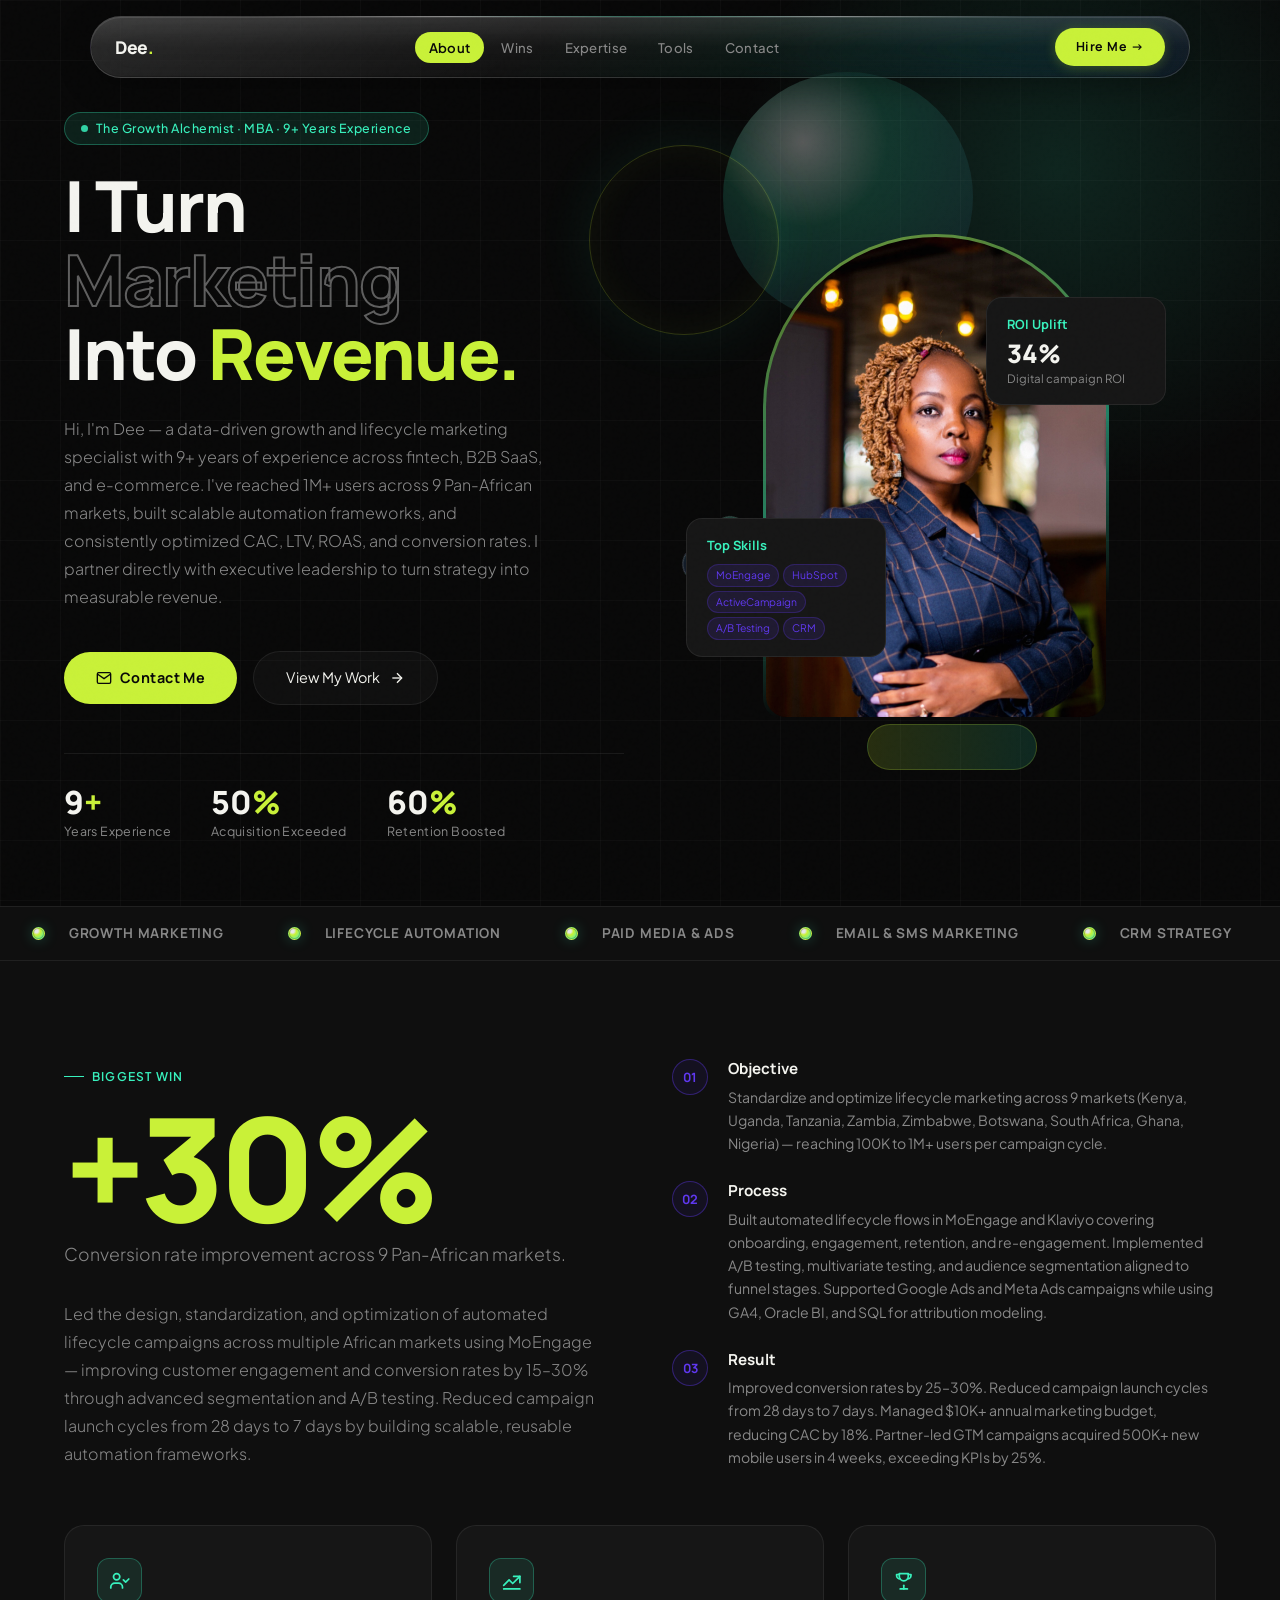
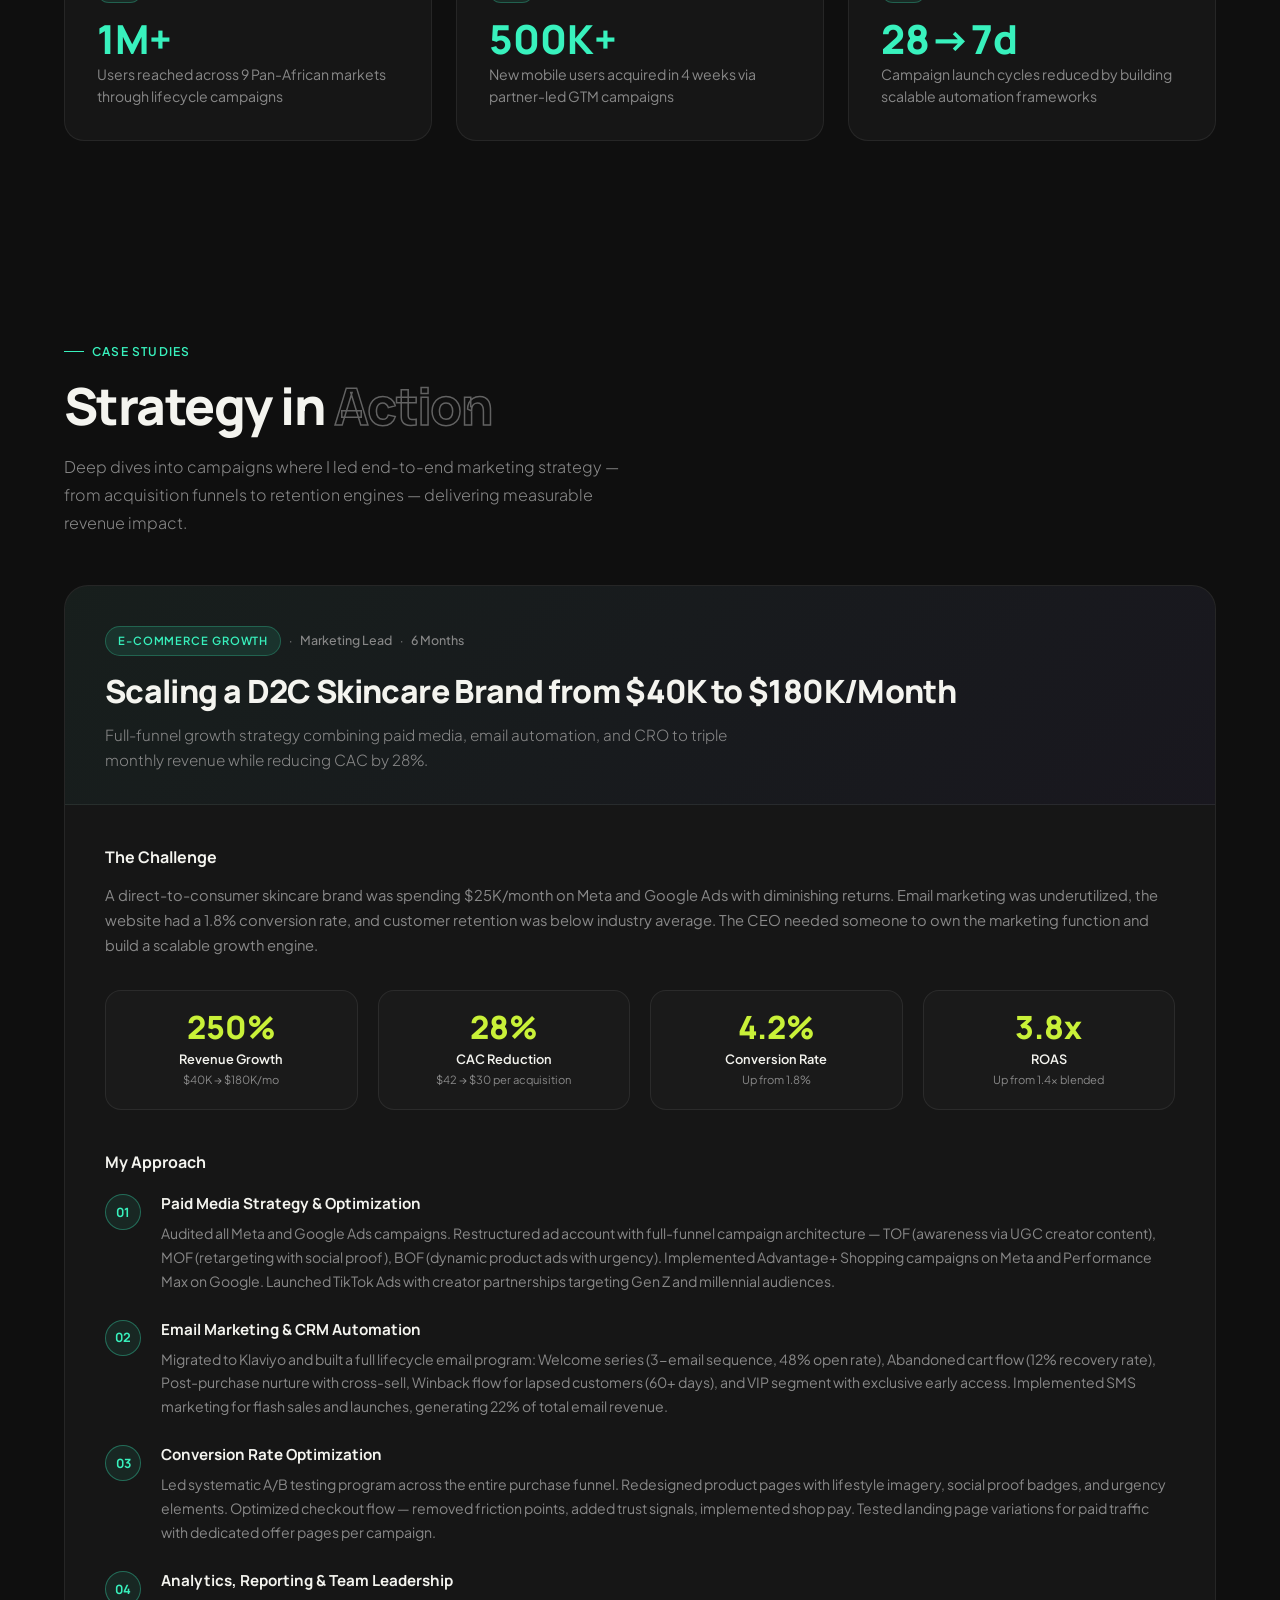
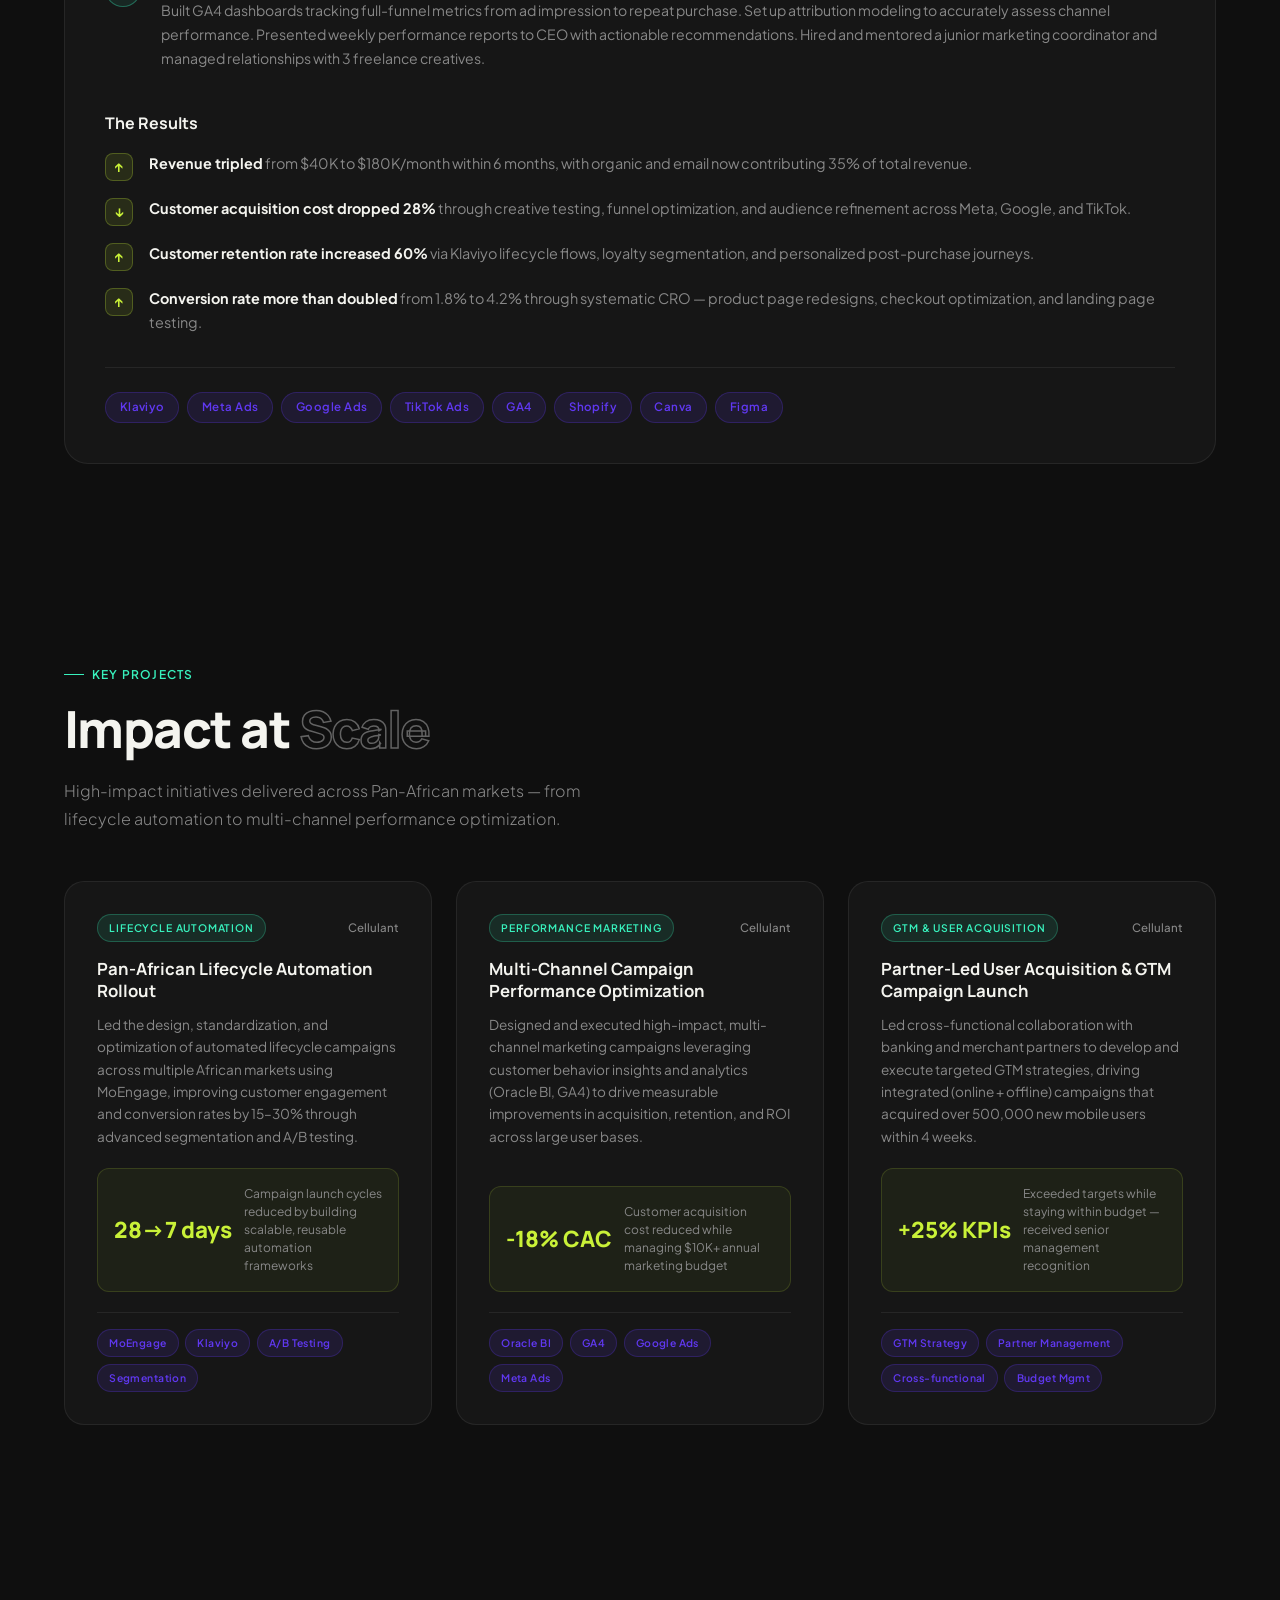
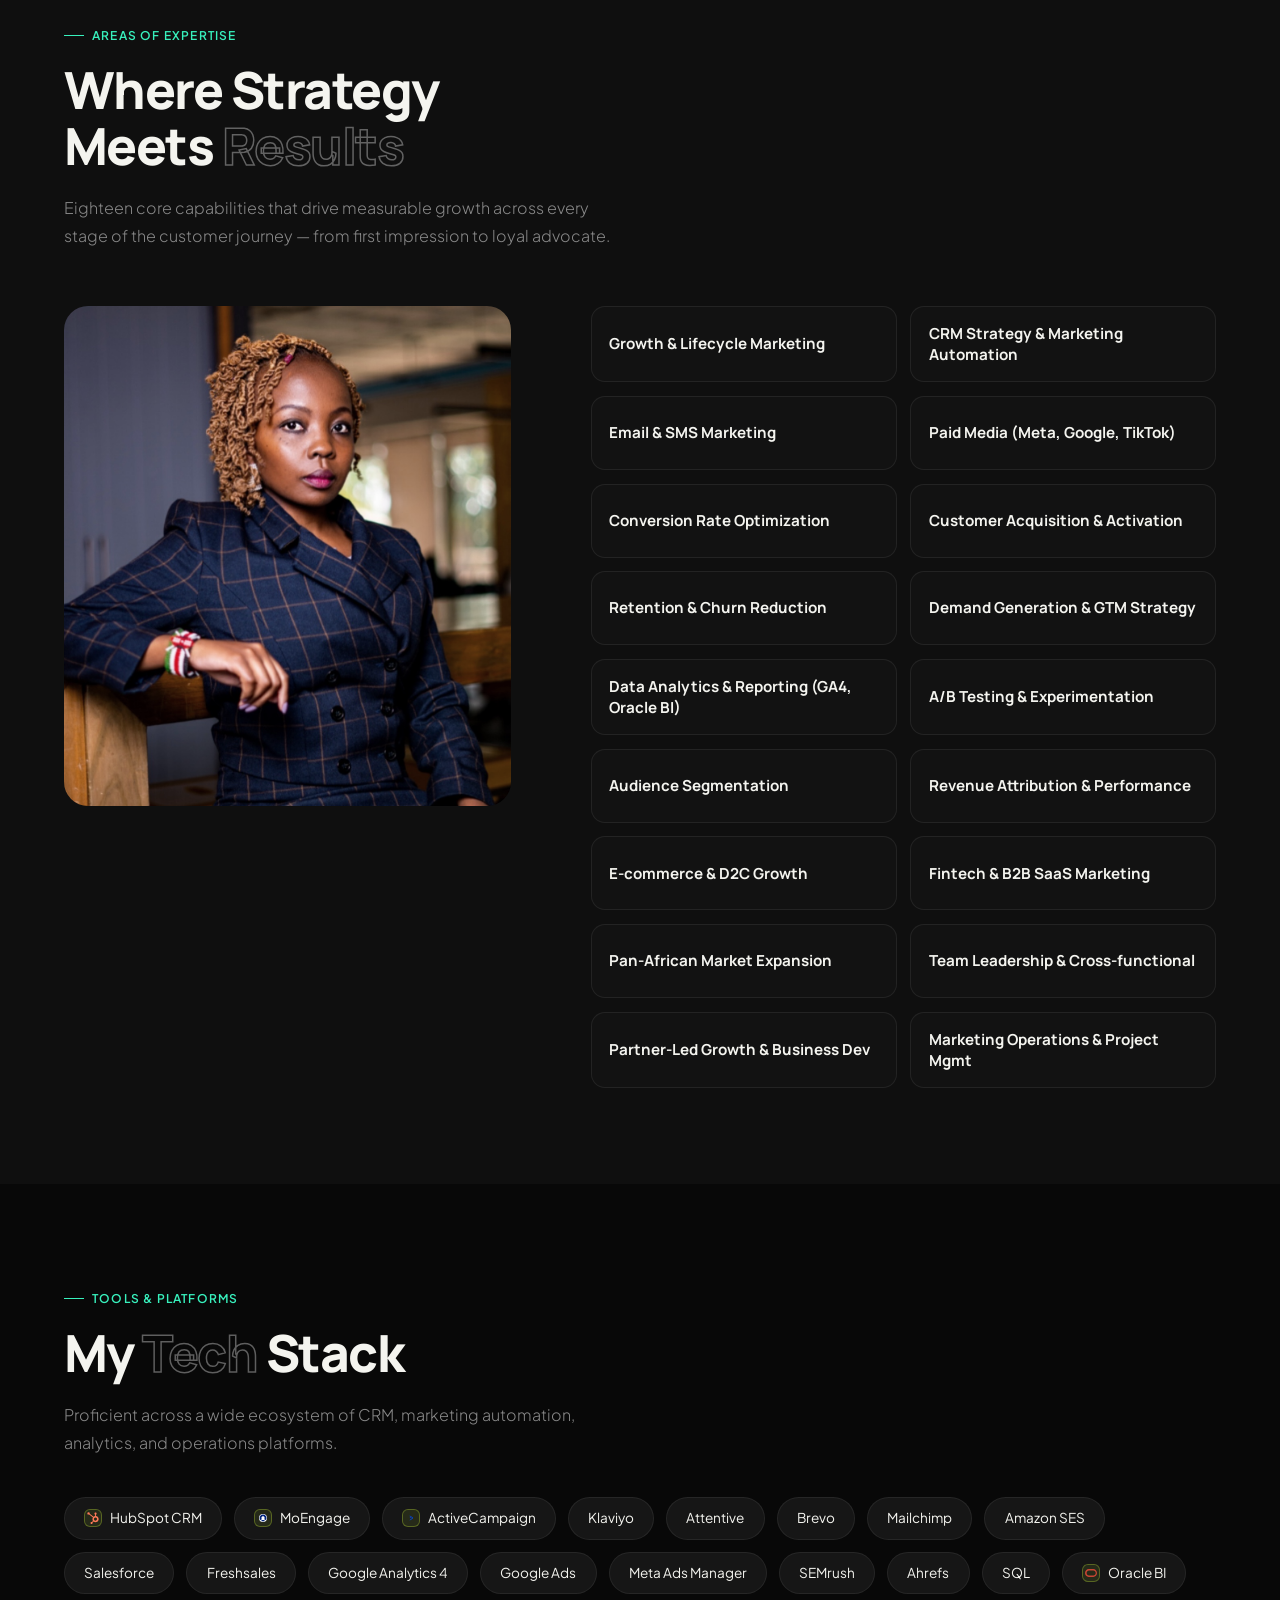
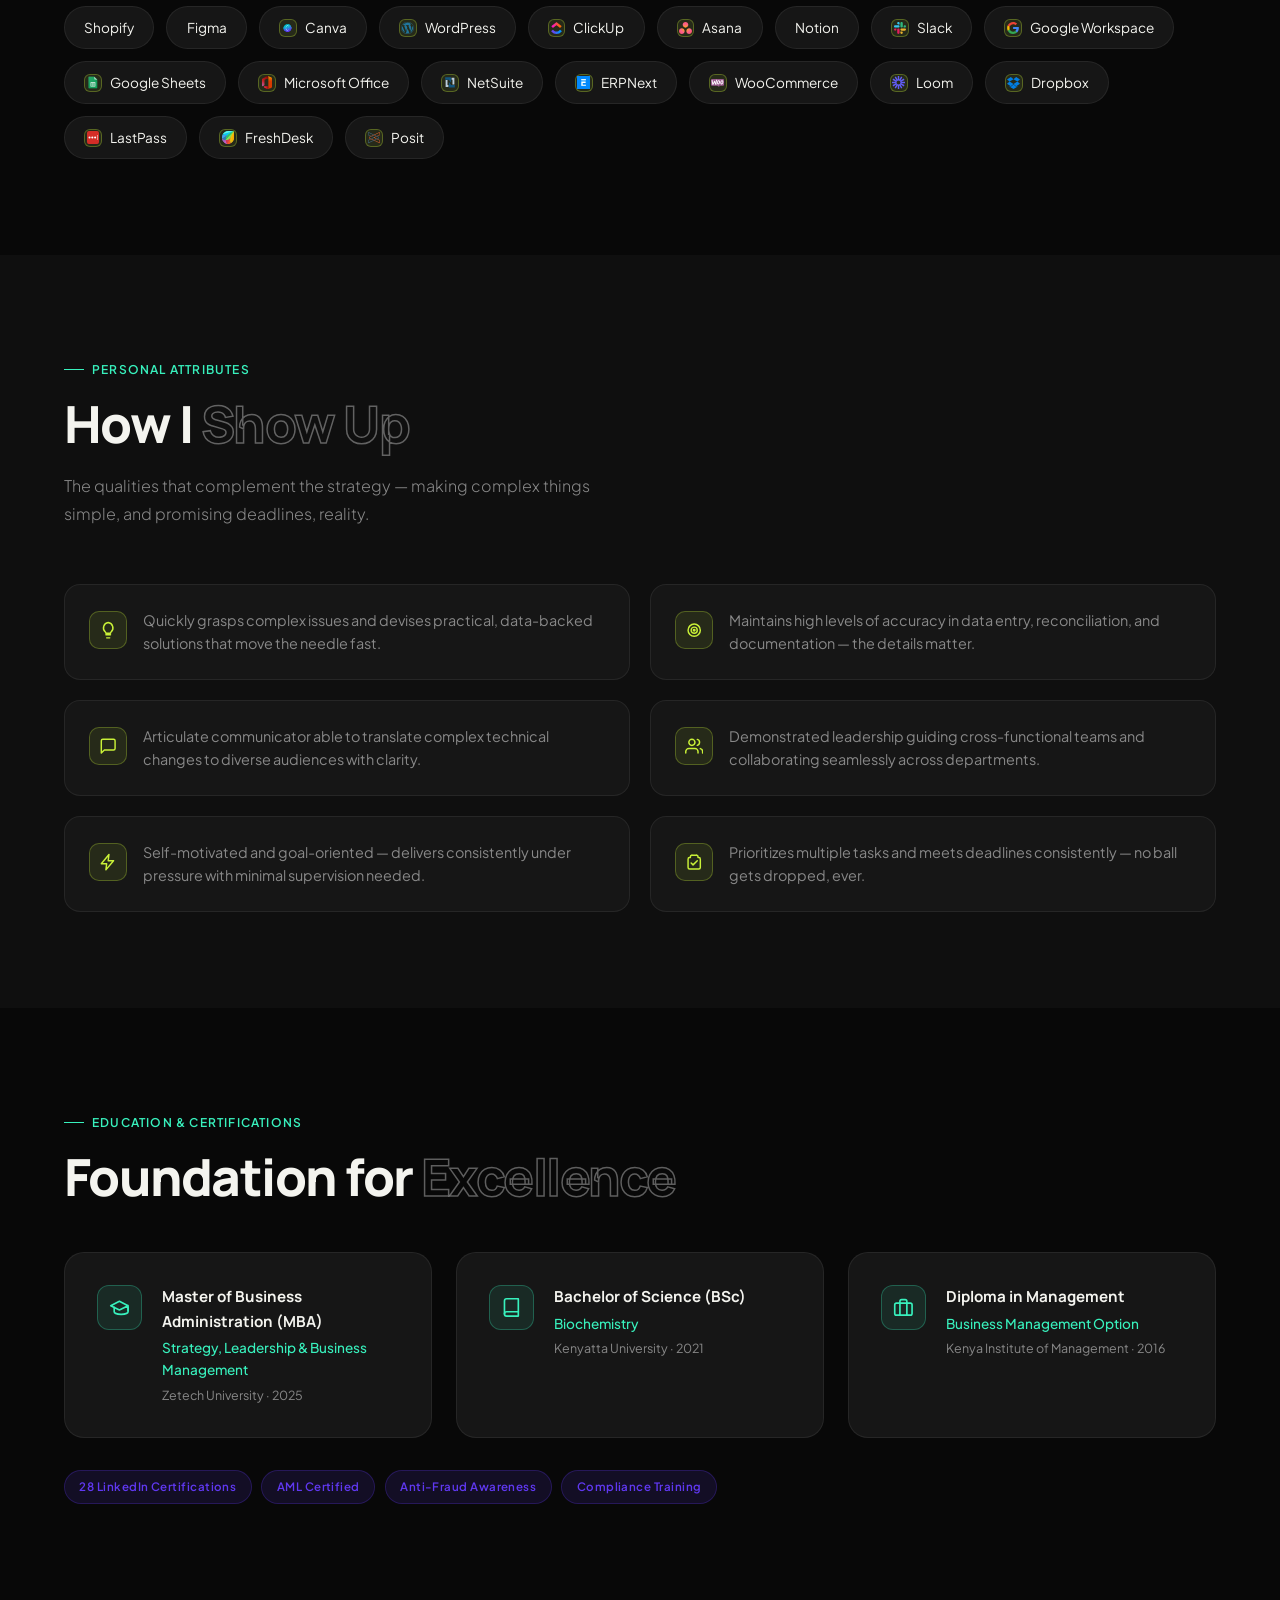
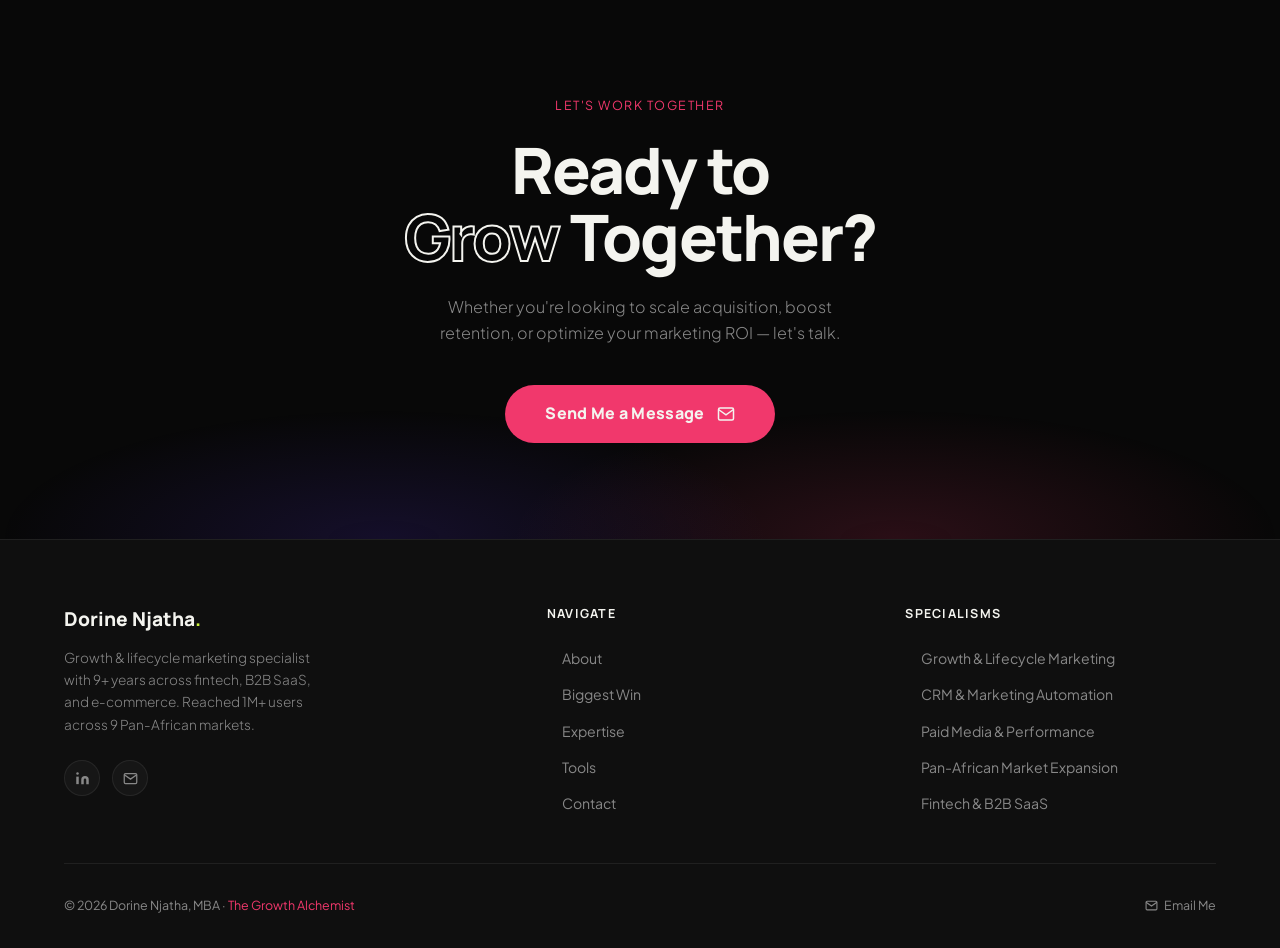
==== commit 197a6661: "fix: update hero badge to show 9+ years" ====
--- a/index.html
+++ b/index.html
@@ -41,7 +41,7 @@
   </div>
 
   <div class="hero-left">
-    <div class="hero-badge">The Growth Alchemist · MBA · 9+ Years</div>
+    <div class="hero-badge">The Growth Alchemist · MBA · 9+ Years Experience</div>
 
     <h1 class="hero-title">
       I Turn<br>
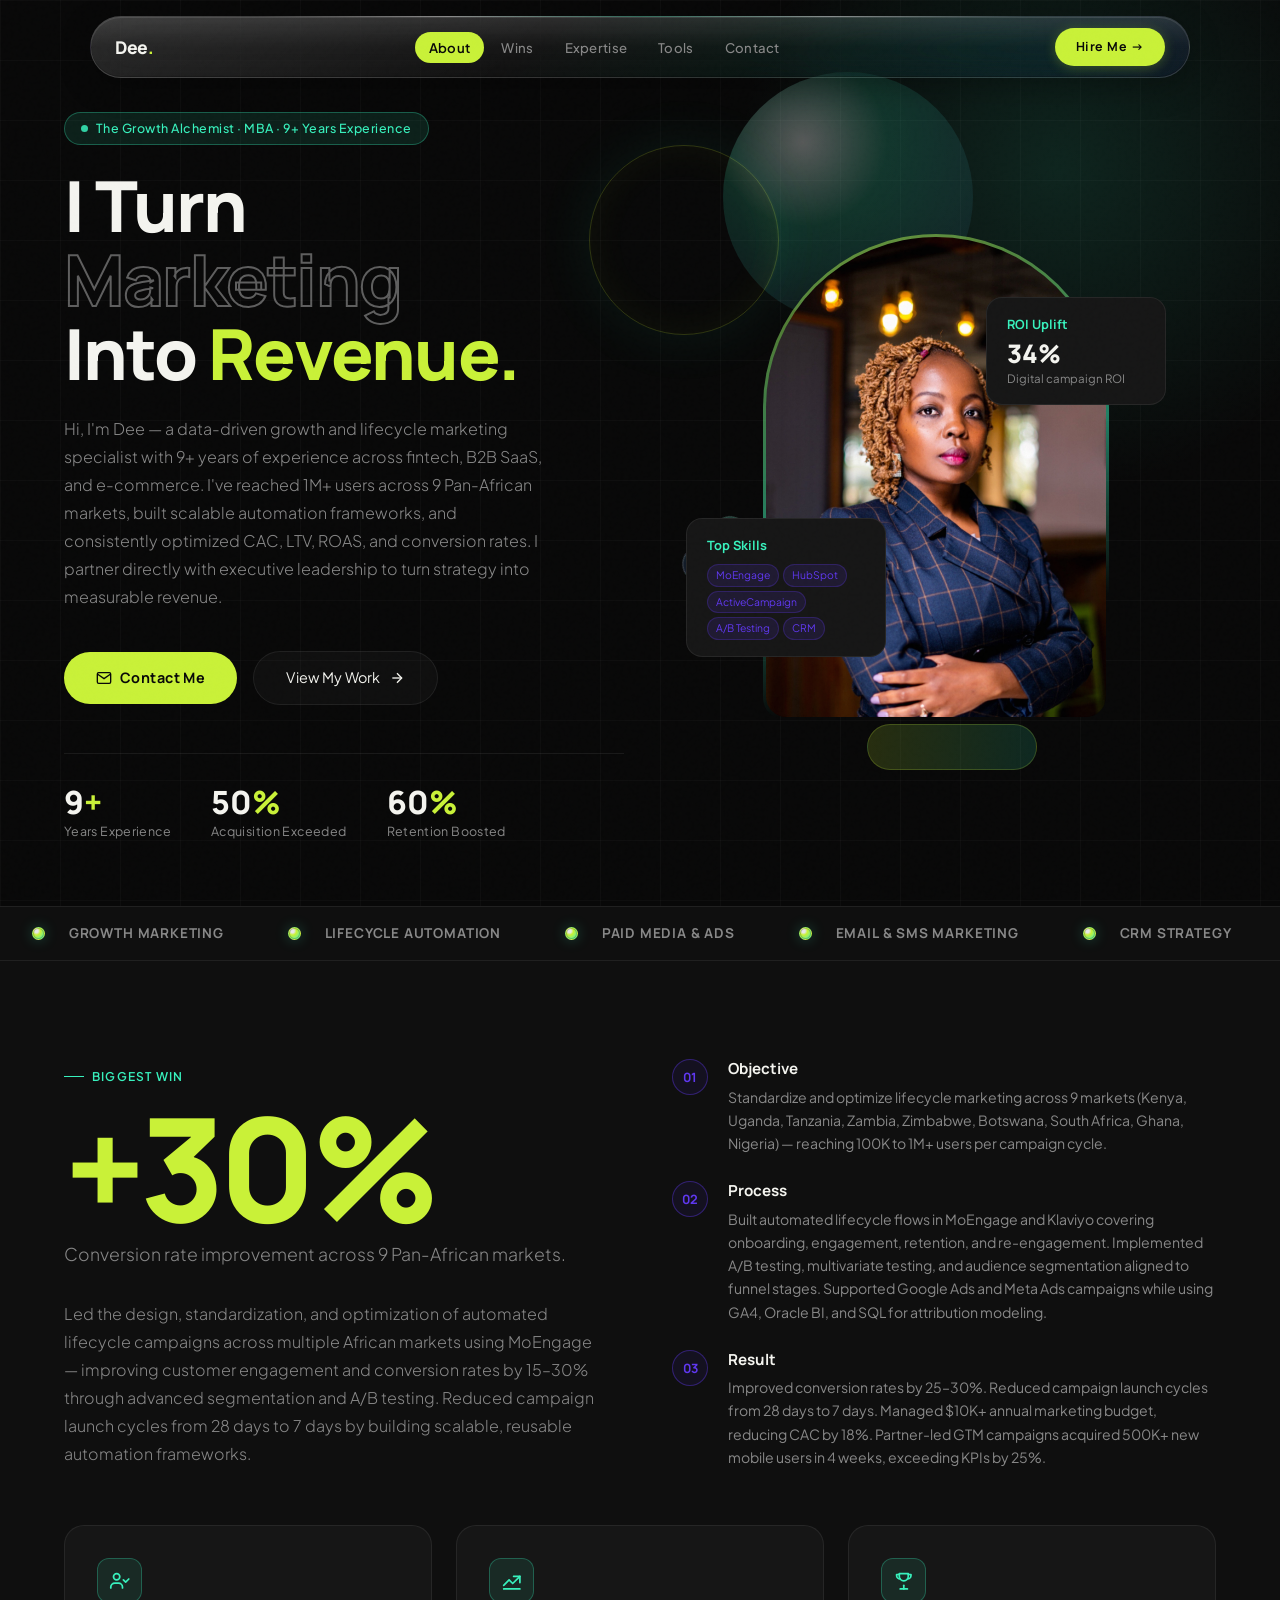
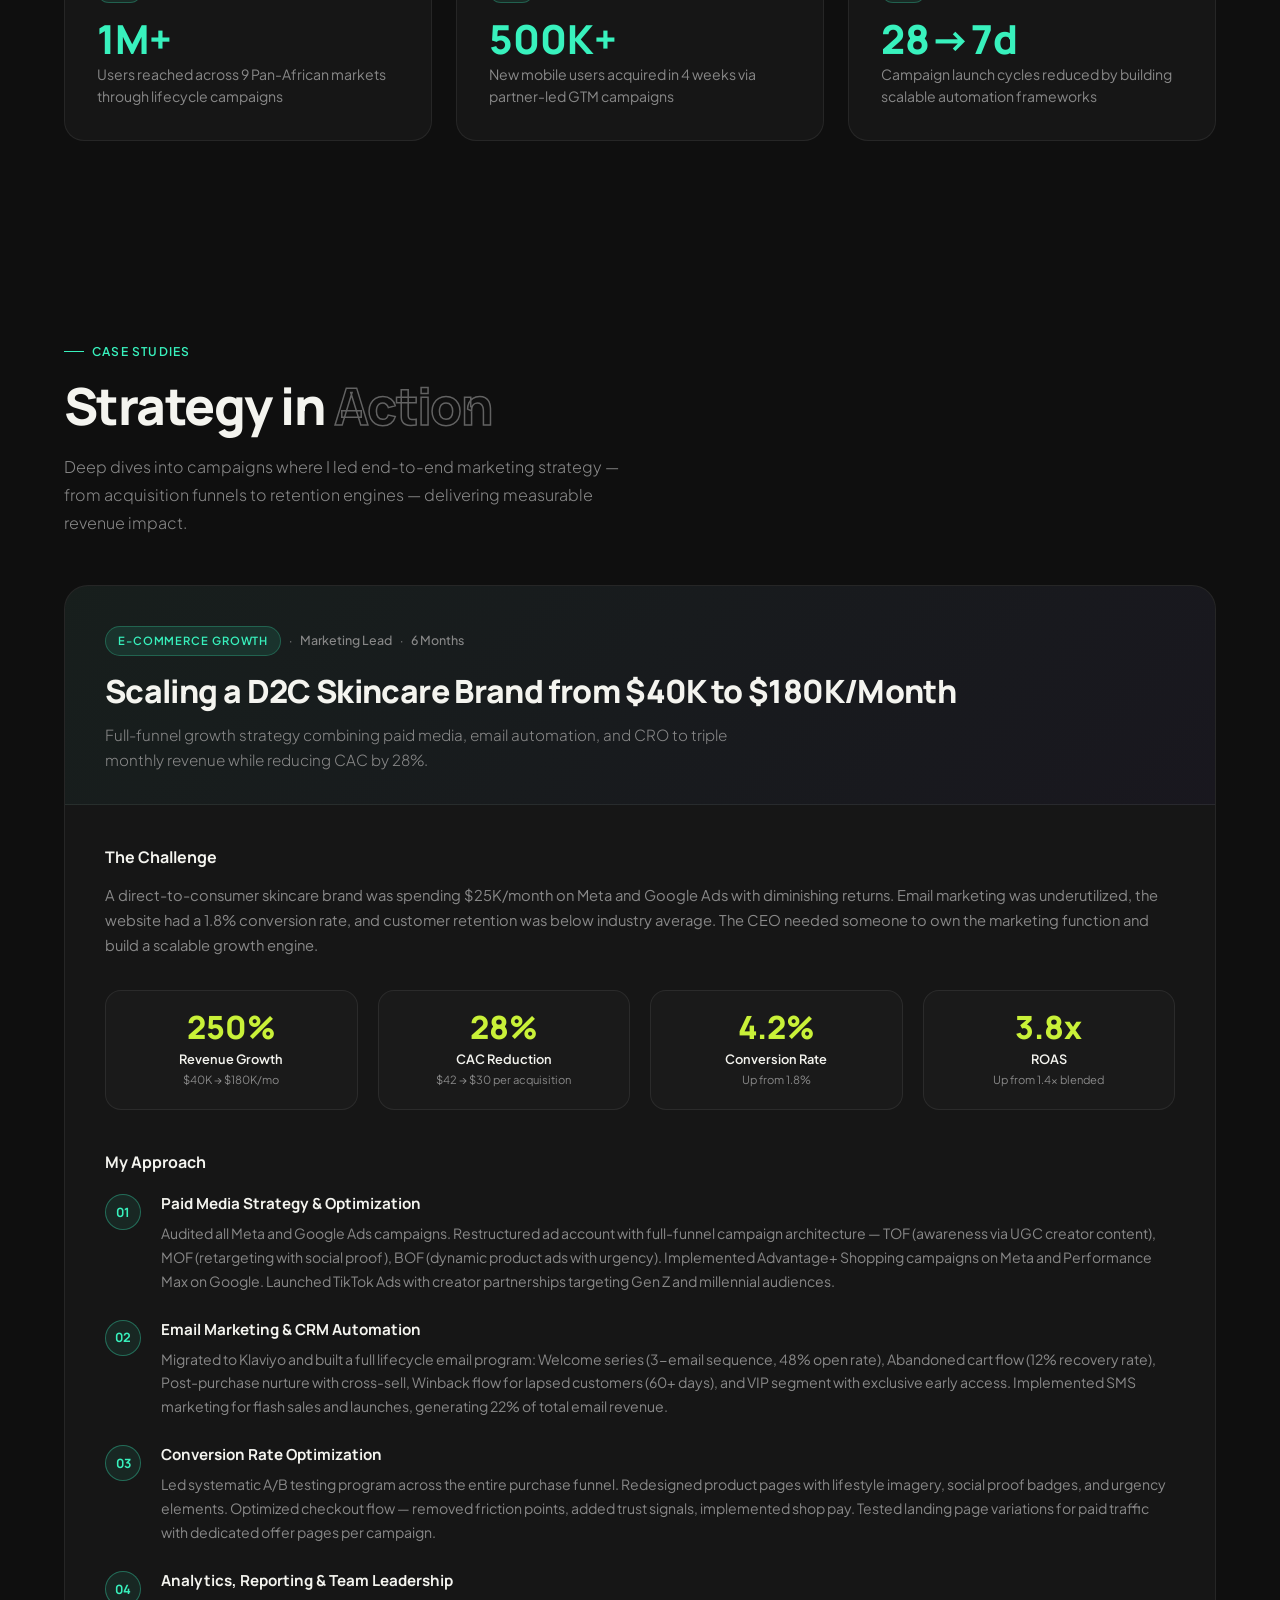
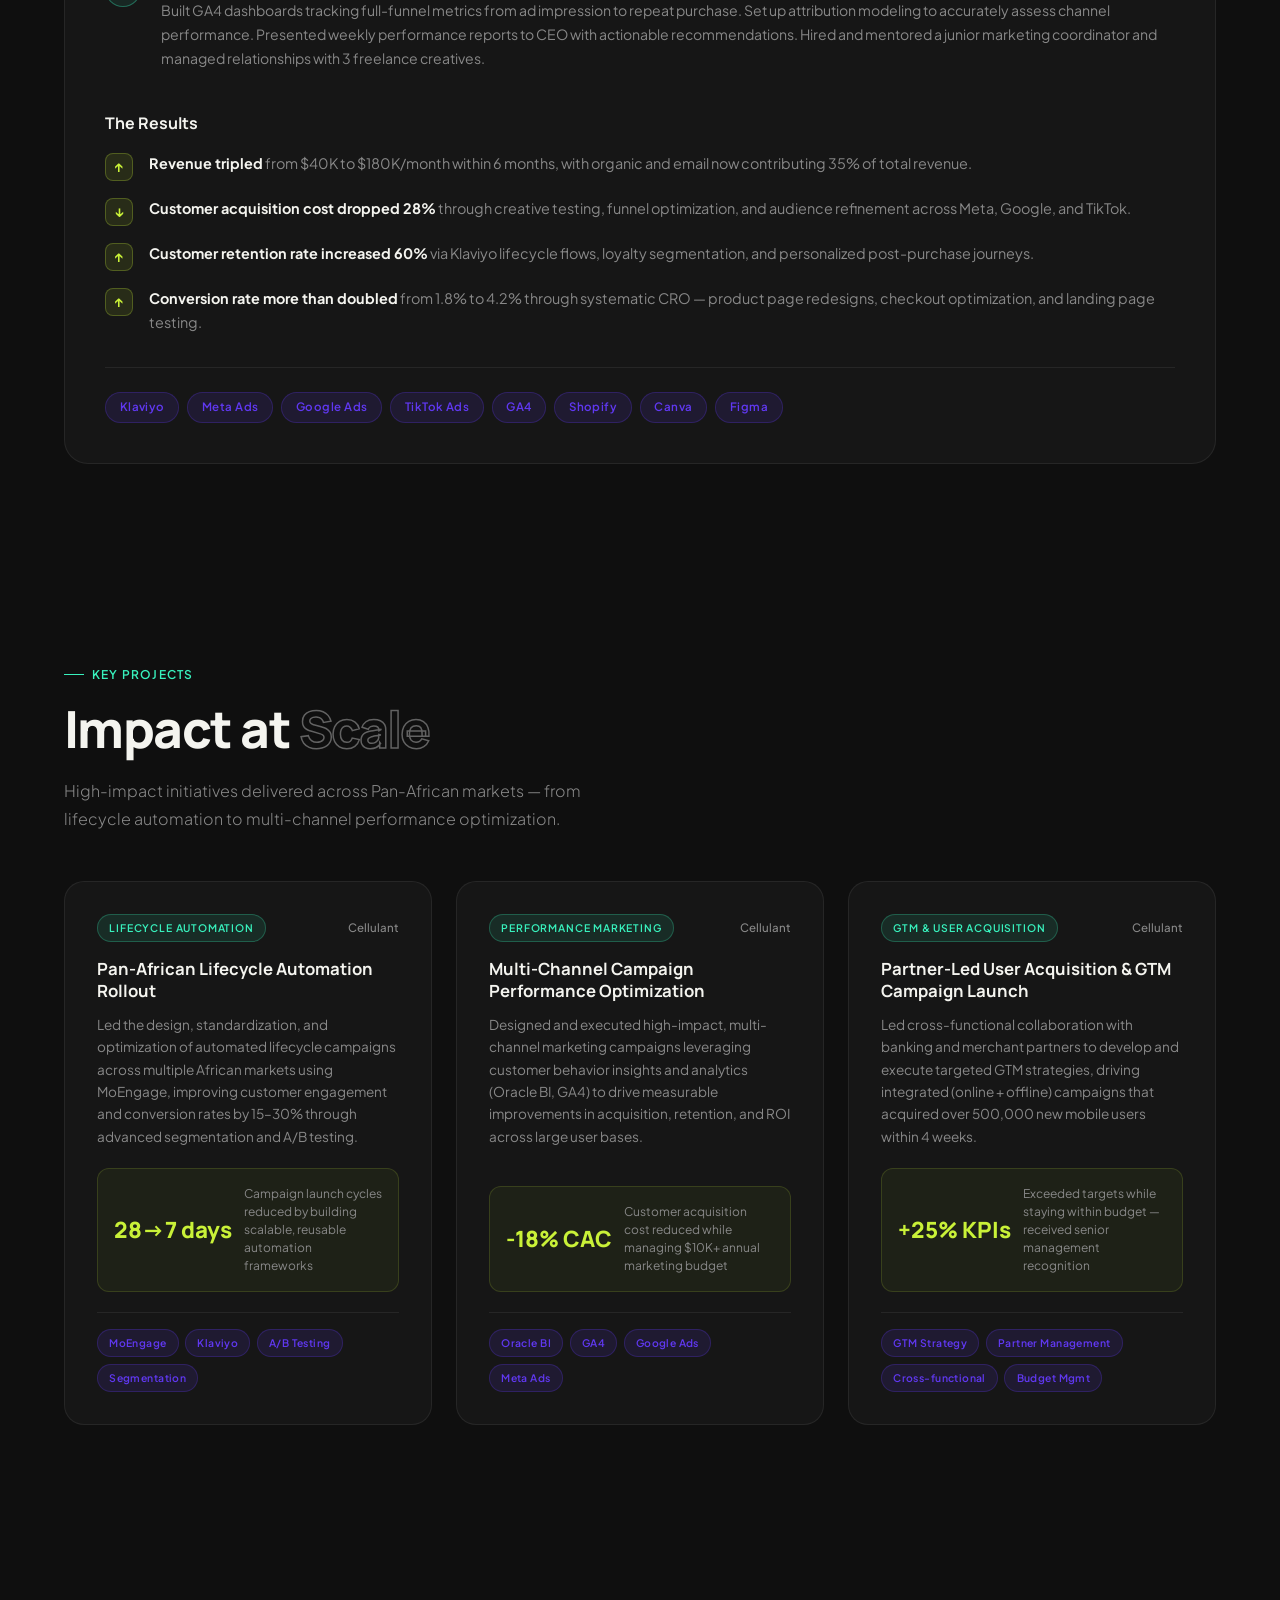
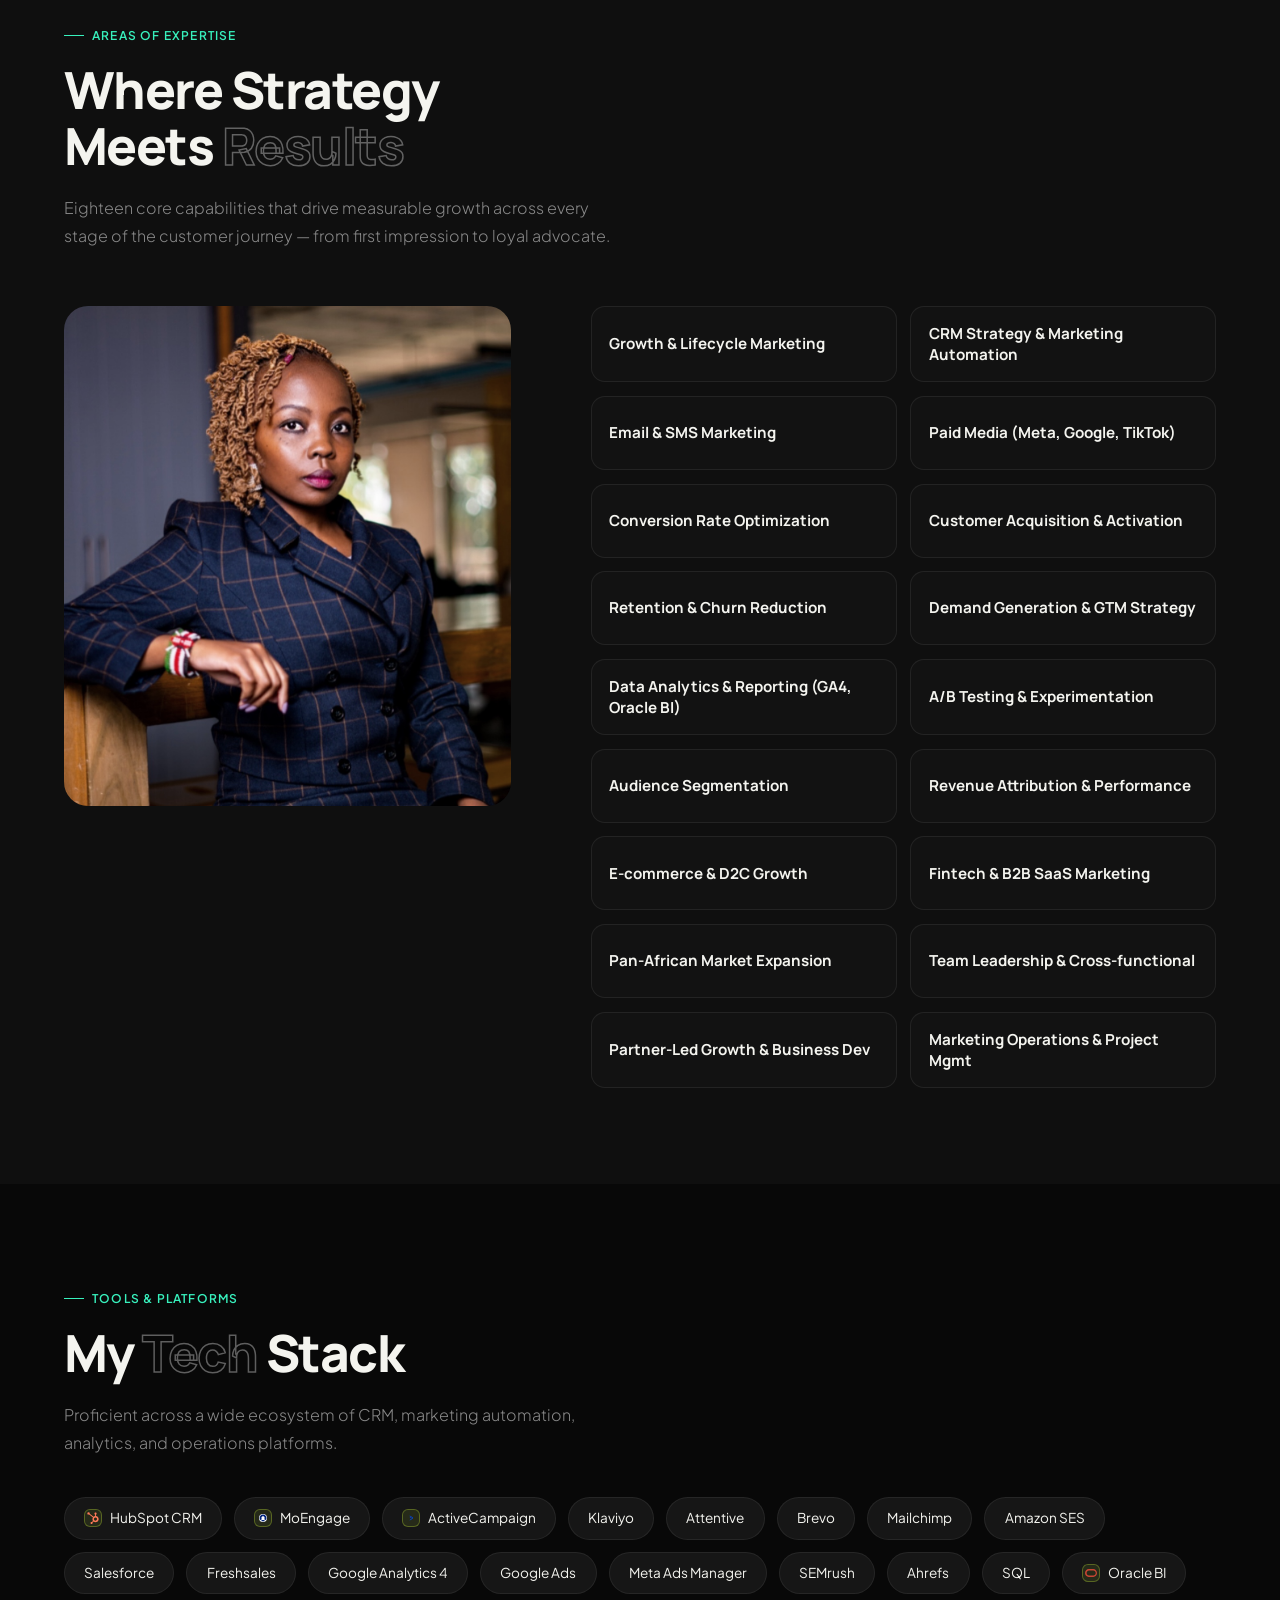
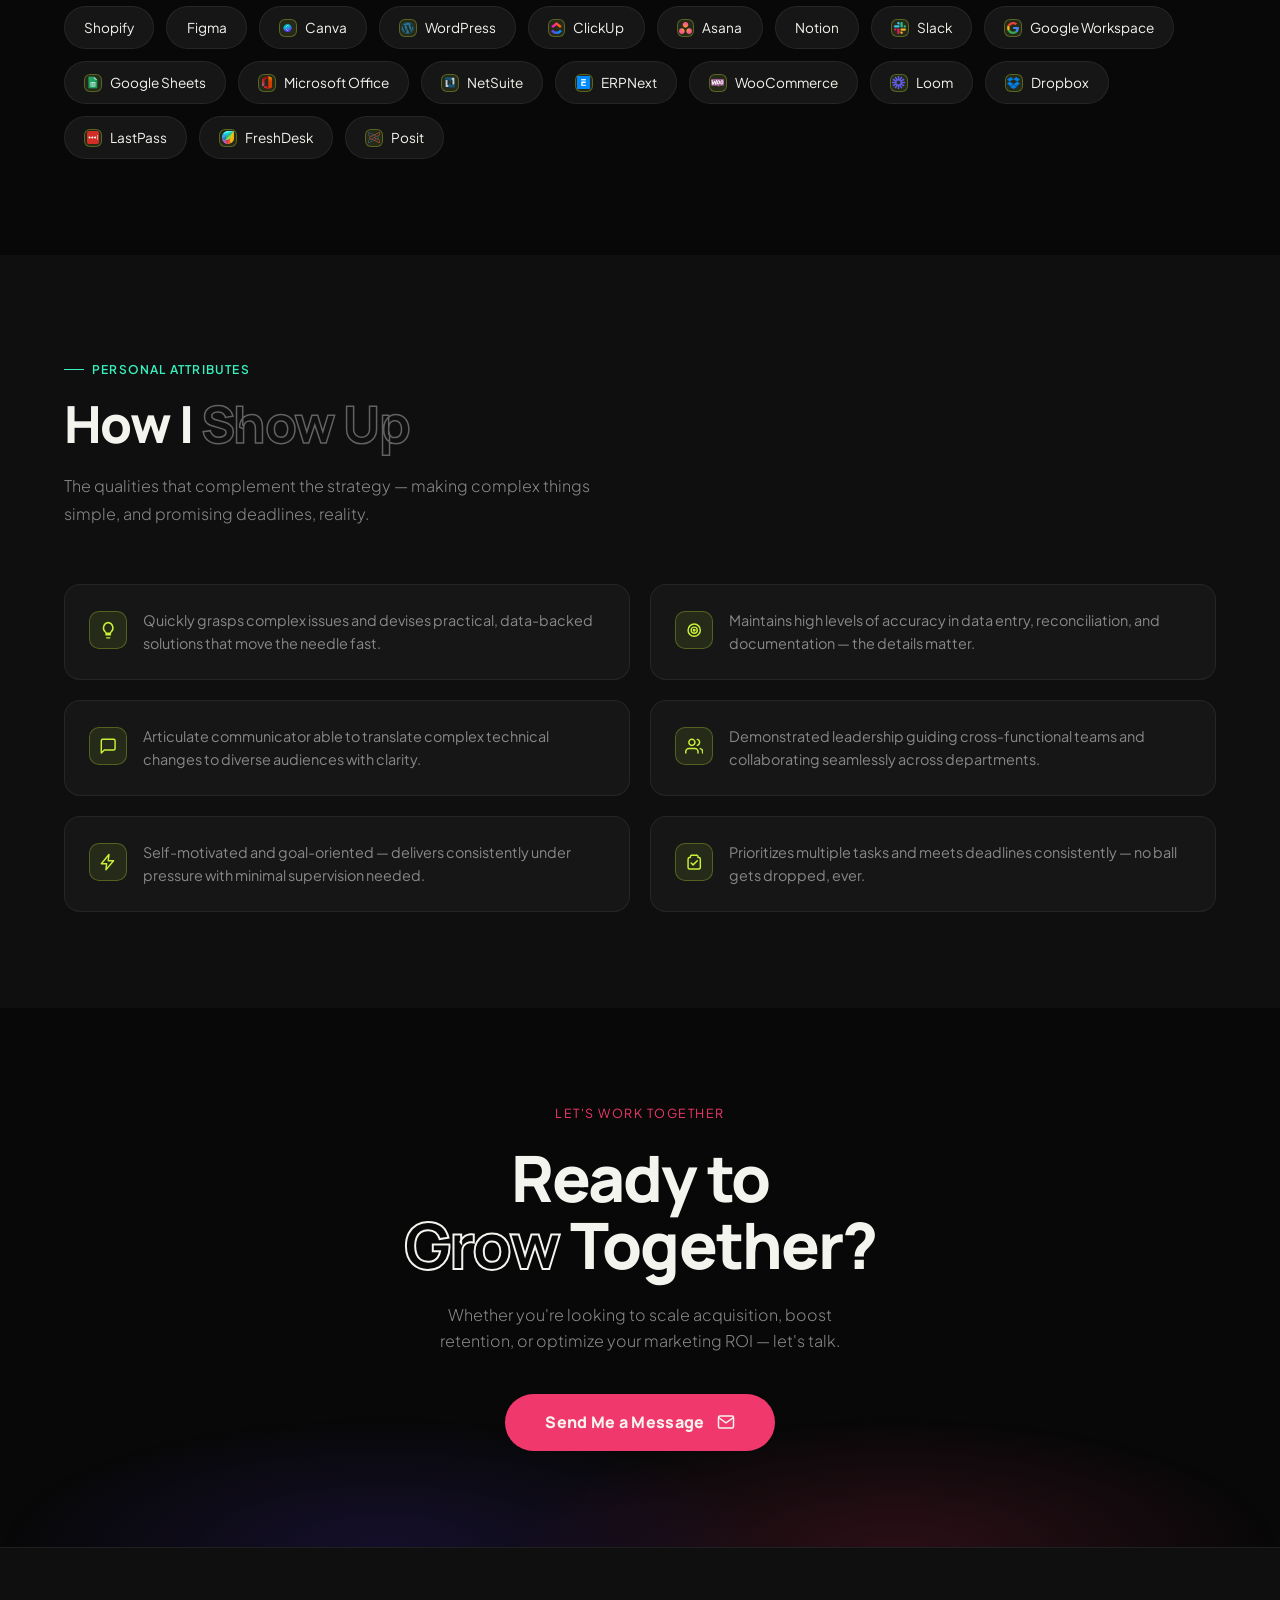
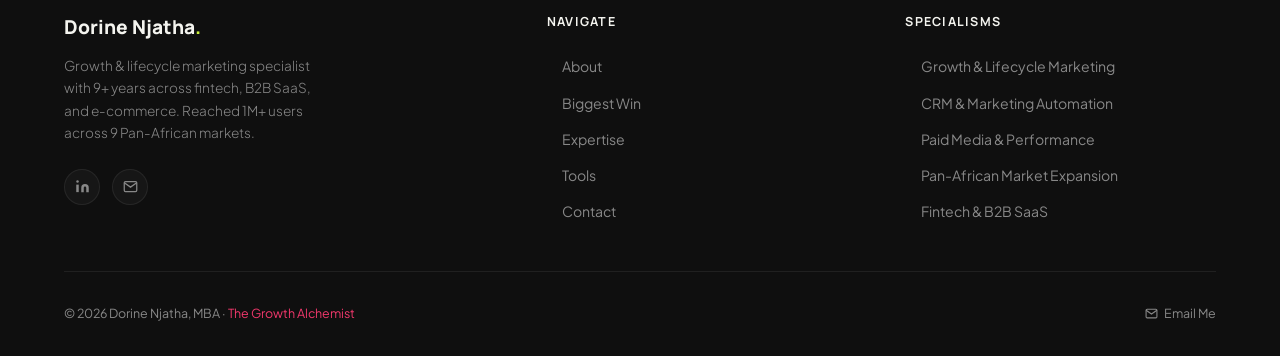
==== commit f35bde1c: "feat: remove education section" ====
--- a/index.html
+++ b/index.html
@@ -578,63 +578,6 @@
   </div>
 </section>
 
-<!-- ─── EDUCATION ─── -->
-<section class="education-section" id="education">
-  <div class="section-tag">Education &amp; Certifications</div>
-  <h2 class="section-title">Foundation for <span class="outline">Excellence</span></h2>
-
-  <div class="education-grid">
-    <div class="edu-card">
-      <div class="edu-icon">
-        <svg viewBox="0 0 24 24" fill="none" stroke="currentColor" stroke-width="1.9" stroke-linecap="round" stroke-linejoin="round">
-          <path d="M22 10v6M2 10l10-5 10 5-10 5z"></path>
-          <path d="M6 12v5c0 1.66 3.58 3 8 3s8-1.34 8-3v-5"></path>
-        </svg>
-      </div>
-      <div class="edu-content">
-        <h3 class="edu-degree">Master of Business Administration (MBA)</h3>
-        <p class="edu-focus">Strategy, Leadership &amp; Business Management</p>
-        <p class="edu-school">Zetech University · 2025</p>
-      </div>
-    </div>
-
-    <div class="edu-card">
-      <div class="edu-icon">
-        <svg viewBox="0 0 24 24" fill="none" stroke="currentColor" stroke-width="1.9" stroke-linecap="round" stroke-linejoin="round">
-          <path d="M4 19.5A2.5 2.5 0 0 1 6.5 17H20"></path>
-          <path d="M6.5 2H20v20H6.5A2.5 2.5 0 0 1 4 19.5v-15A2.5 2.5 0 0 1 6.5 2z"></path>
-        </svg>
-      </div>
-      <div class="edu-content">
-        <h3 class="edu-degree">Bachelor of Science (BSc)</h3>
-        <p class="edu-focus">Biochemistry</p>
-        <p class="edu-school">Kenyatta University · 2021</p>
-      </div>
-    </div>
-
-    <div class="edu-card">
-      <div class="edu-icon">
-        <svg viewBox="0 0 24 24" fill="none" stroke="currentColor" stroke-width="1.9" stroke-linecap="round" stroke-linejoin="round">
-          <rect x="2" y="7" width="20" height="14" rx="2" ry="2"></rect>
-          <path d="M16 21V5a2 2 0 0 0-2-2h-4a2 2 0 0 0-2 2v16"></path>
-        </svg>
-      </div>
-      <div class="edu-content">
-        <h3 class="edu-degree">Diploma in Management</h3>
-        <p class="edu-focus">Business Management Option</p>
-        <p class="edu-school">Kenya Institute of Management · 2016</p>
-      </div>
-    </div>
-  </div>
-
-  <div class="certs-row">
-    <span class="cert-badge">28 LinkedIn Certifications</span>
-    <span class="cert-badge">AML Certified</span>
-    <span class="cert-badge">Anti-Fraud Awareness</span>
-    <span class="cert-badge">Compliance Training</span>
-  </div>
-</section>
-
 <!-- ─── CONTACT ─── -->
 <section class="contact-section" id="contact">
   <div class="contact-inner">
--- a/styles.css
+++ b/styles.css
@@ -1023,87 +1023,6 @@
     border: 1px solid rgba(96,56,241,0.25);
   }
 
-  /* ─── EDUCATION ─── */
-  .education-section {
-    background: var(--black);
-  }
-
-  .education-grid {
-    display: grid;
-    grid-template-columns: repeat(3, 1fr);
-    gap: 1.5rem;
-    margin-top: 3rem;
-  }
-
-  .edu-card {
-    background: var(--card);
-    border: 1px solid var(--border);
-    border-radius: 20px;
-    padding: 2rem;
-    display: flex;
-    gap: 1.25rem;
-    align-items: flex-start;
-    transition: border-color 0.3s;
-  }
-  .edu-card:hover {
-    border-color: rgba(56,241,189,0.2);
-  }
-
-  .edu-icon {
-    width: 2.8rem;
-    height: 2.8rem;
-    flex-shrink: 0;
-    display: flex;
-    align-items: center;
-    justify-content: center;
-    border-radius: 12px;
-    color: var(--c2);
-    border: 1px solid rgba(56,241,189,0.28);
-    background: rgba(56,241,189,0.09);
-  }
-  .edu-icon svg {
-    width: 1.3rem;
-    height: 1.3rem;
-  }
-
-  .edu-degree {
-    font-family: var(--font-display);
-    font-weight: 700;
-    font-size: 0.95rem;
-    margin-bottom: 0.2rem;
-    color: var(--white);
-  }
-
-  .edu-focus {
-    font-size: 0.85rem;
-    color: var(--c2);
-    margin-bottom: 0.3rem;
-    font-weight: 500;
-  }
-
-  .edu-school {
-    font-size: 0.78rem;
-    color: var(--muted);
-  }
-
-  .certs-row {
-    display: flex;
-    flex-wrap: wrap;
-    gap: 0.6rem;
-    margin-top: 2rem;
-  }
-
-  .cert-badge {
-    font-size: 0.72rem;
-    font-weight: 600;
-    letter-spacing: 0.04em;
-    padding: 0.4rem 0.9rem;
-    border-radius: 100px;
-    background: var(--violet-dim);
-    color: var(--c3);
-    border: 1px solid rgba(96,56,241,0.25);
-  }
-
   /* ─── MARQUEE TICKER ─── */
   .ticker-wrap {
     overflow: hidden;
@@ -1758,8 +1677,6 @@
     .case-metric-val { font-size: 1.6rem; }
 
     .projects-grid { grid-template-columns: 1fr; gap: 1.25rem; }
-    .education-grid { grid-template-columns: 1fr; gap: 1.25rem; }
-    .edu-card { padding: 1.5rem; }
   }
 
   @media (max-width: 600px) {
@@ -1970,10 +1887,6 @@
     .project-metric-label { font-size: 0.68rem; }
     .project-tool { font-size: 0.6rem; padding: 0.25rem 0.6rem; }
 
-    .edu-card { flex-direction: column; gap: 0.75rem; padding: 1.25rem; }
-    .edu-degree { font-size: 0.88rem; }
-    .cert-badge { font-size: 0.65rem; padding: 0.3rem 0.7rem; }
-
     .contact-title { font-size: clamp(2rem, 11vw, 2.6rem); }
     .contact-sub {
       font-size: 0.9rem;
